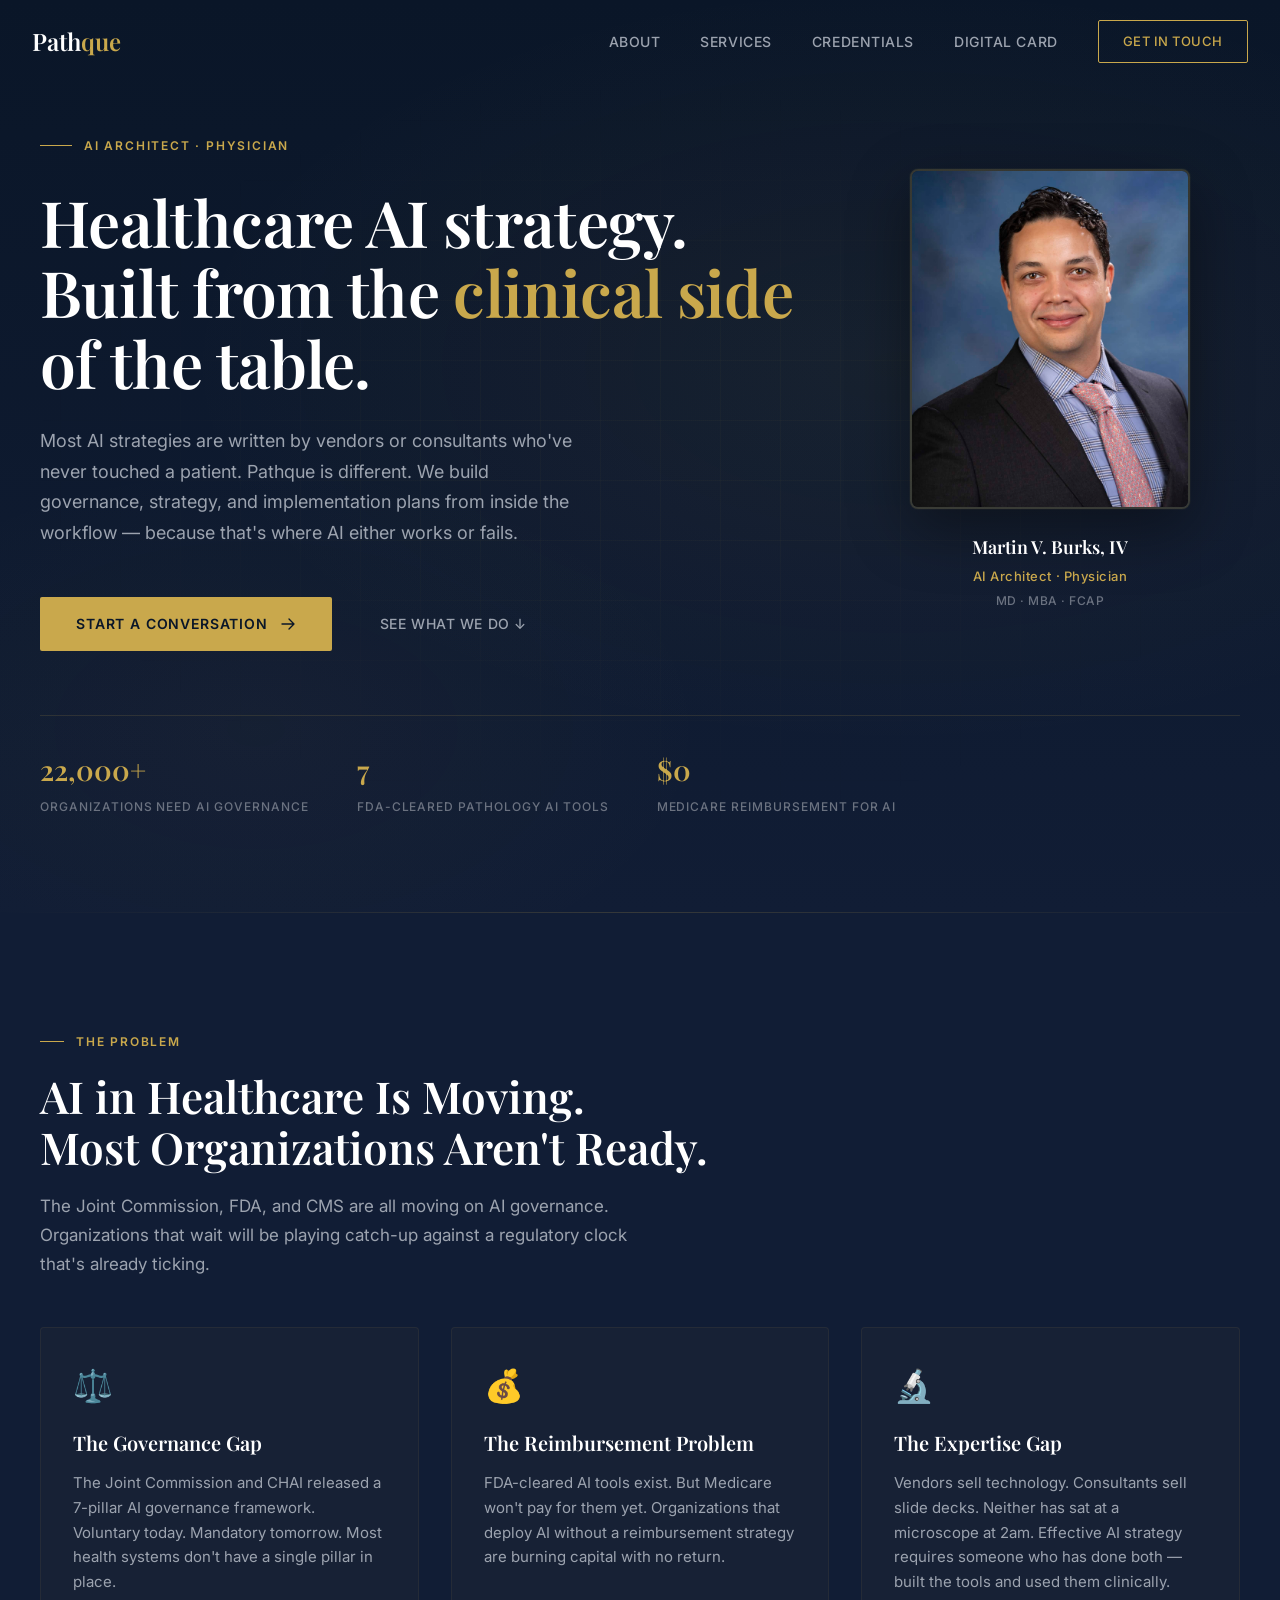
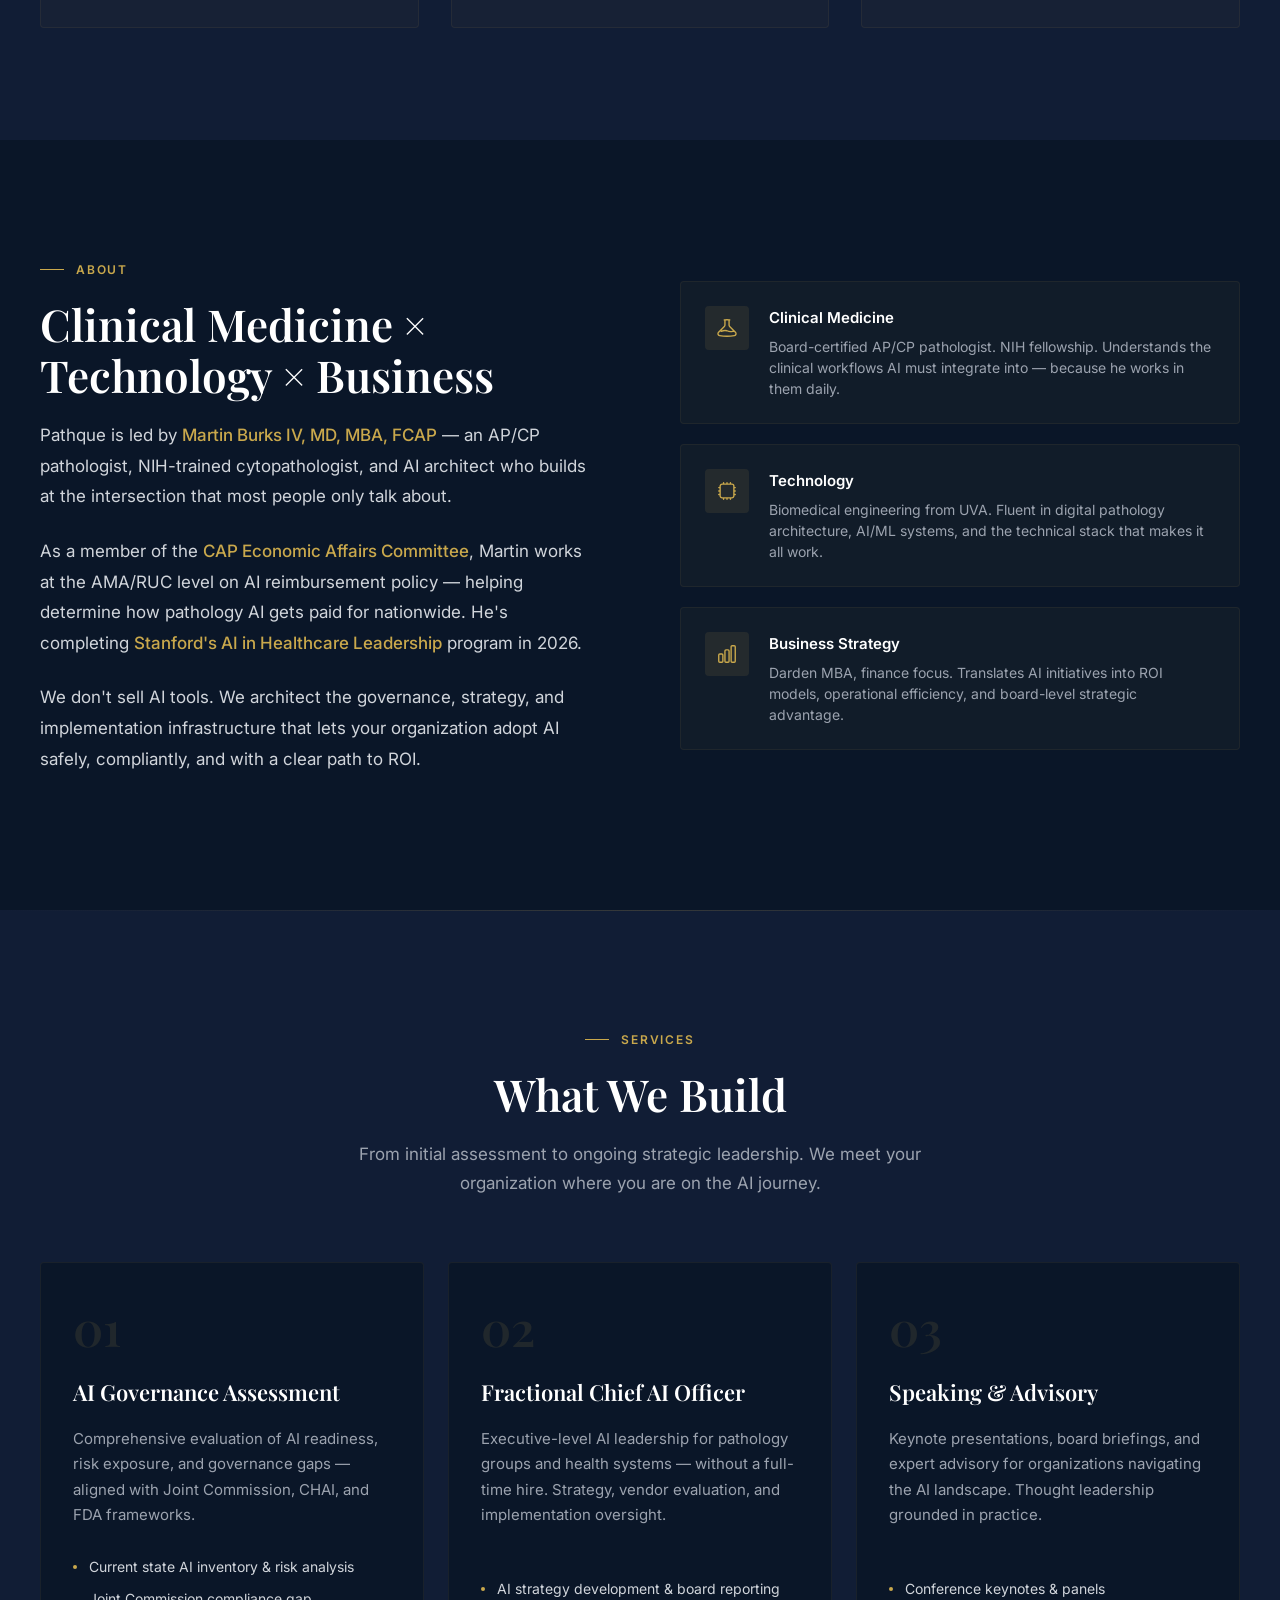
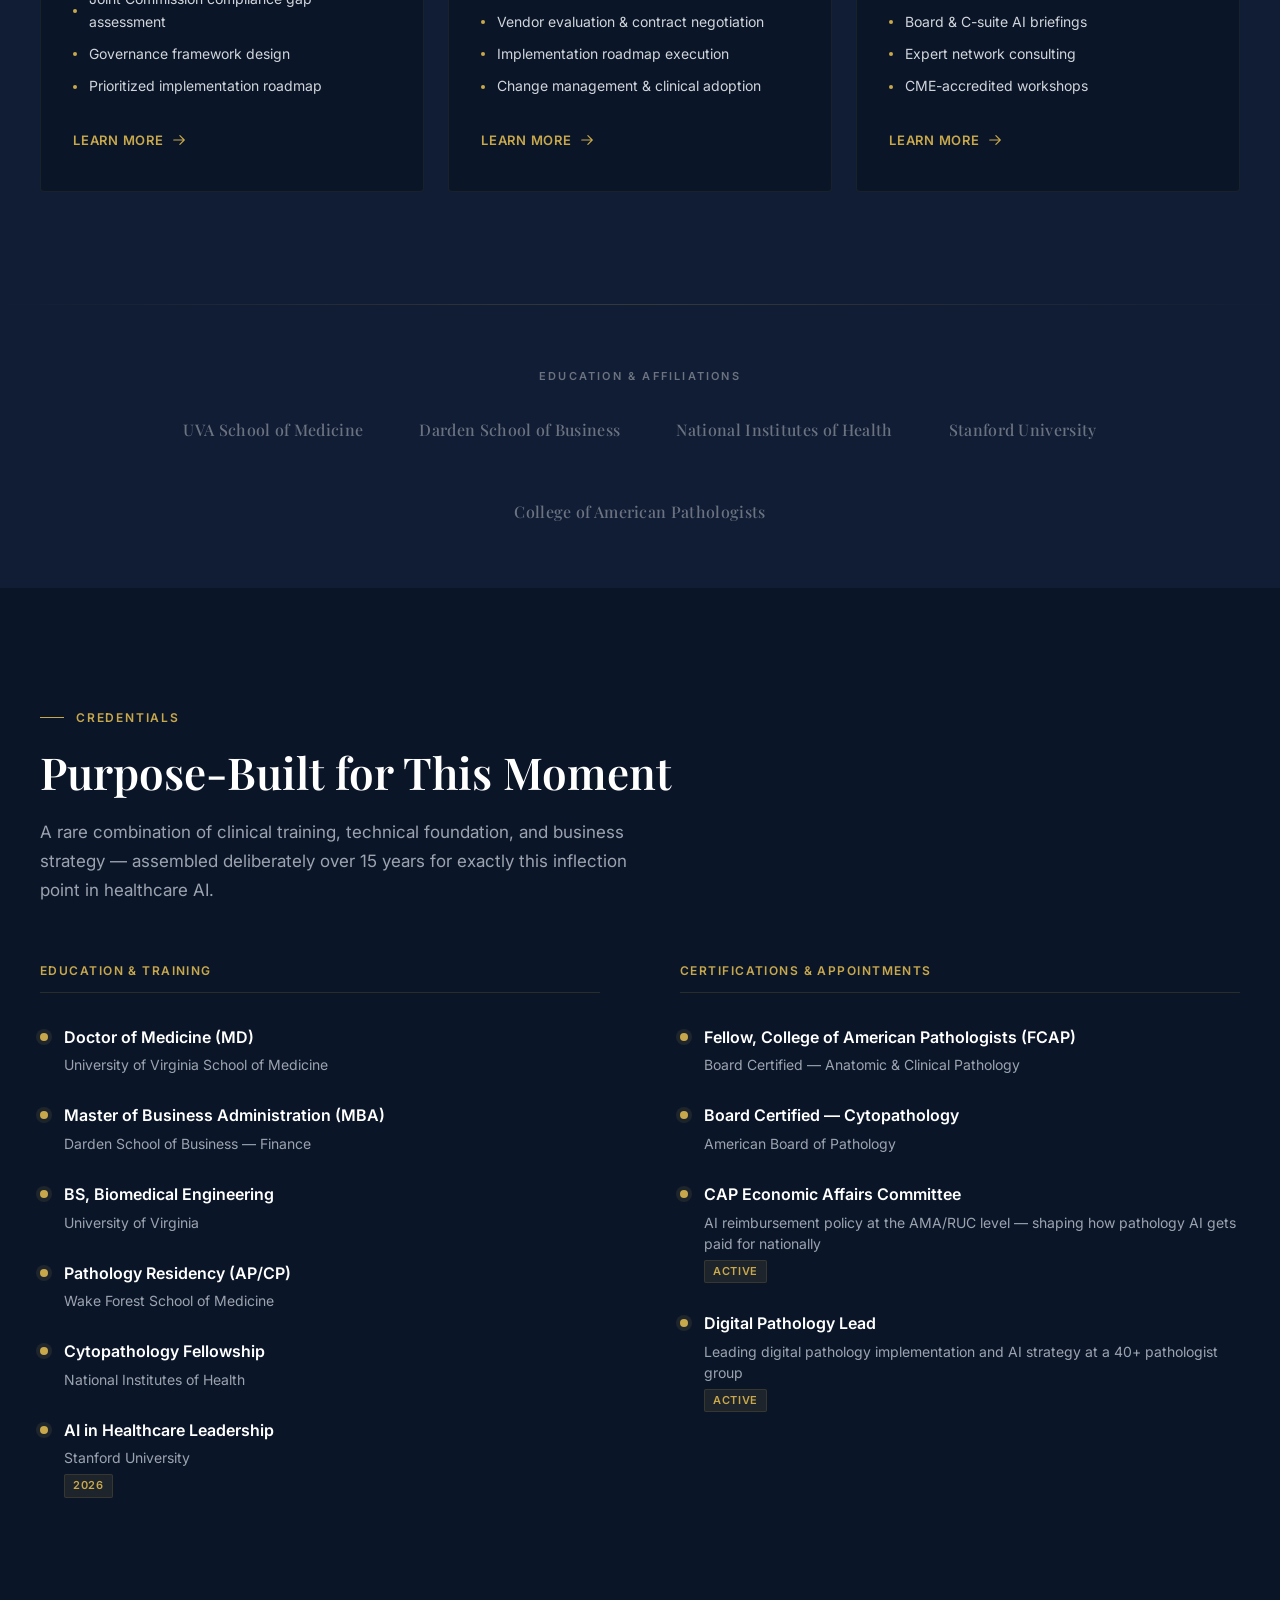
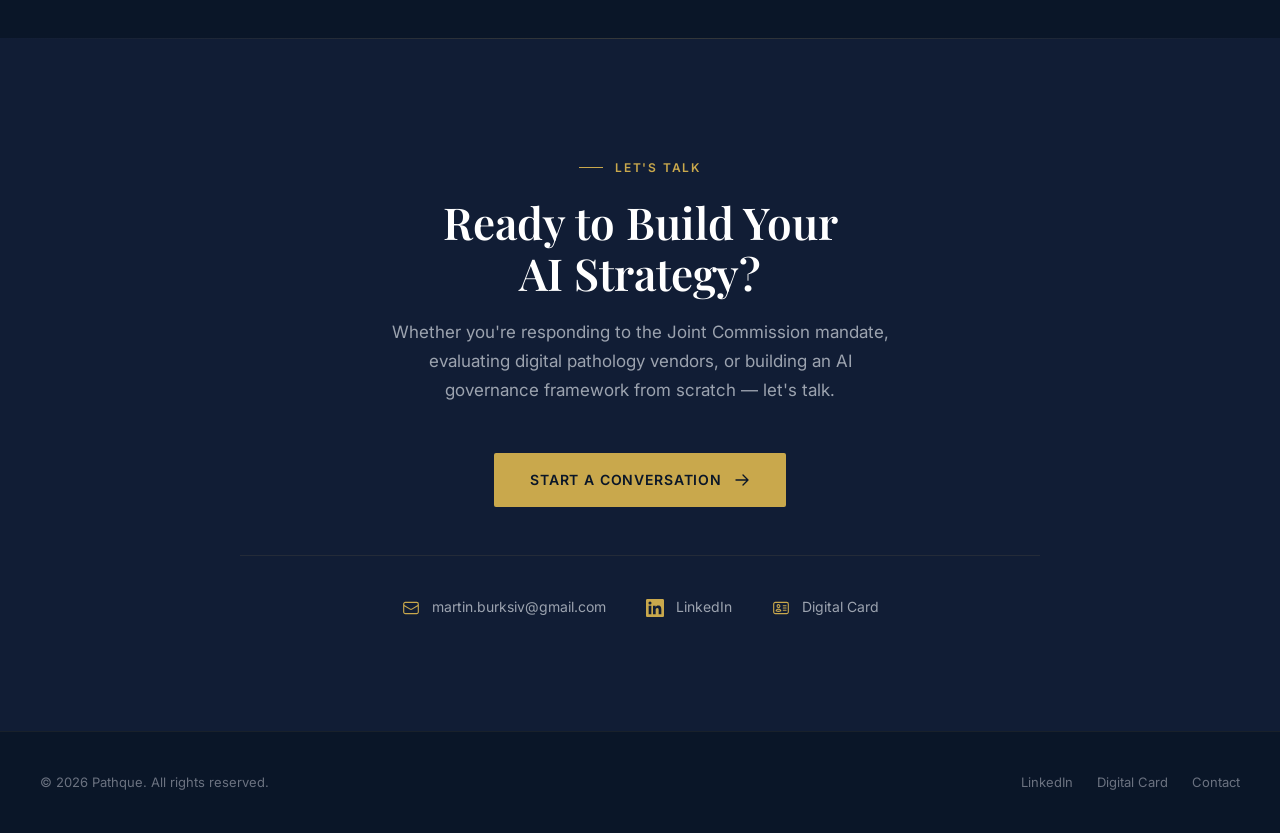
==== index.html @ e7093c03 "World-class Pathque website" ====
<!DOCTYPE html>
<html lang="en">
<head>
    <meta charset="UTF-8">
    <meta name="viewport" content="width=device-width, initial-scale=1.0">
    <title>Pathque — AI Strategy for Healthcare, Built by a Physician</title>
    <meta name="description" content="Pathque helps pathology and healthcare organizations build AI governance, strategy, and implementation. Led by Martin Burks IV, MD, MBA, FCAP — AI Architect & Physician.">
    <meta name="keywords" content="AI governance, pathology, digital pathology, healthcare AI, consulting, AI strategy, physician leadership">
    <meta property="og:title" content="Pathque — AI Strategy for Healthcare, Built by a Physician">
    <meta property="og:description" content="AI governance and strategy for pathology organizations. Clinical expertise meets AI architecture.">
    <meta property="og:type" content="website">
    <meta property="og:url" content="https://pathque.com">
    <link rel="preconnect" href="https://fonts.googleapis.com">
    <link rel="preconnect" href="https://fonts.gstatic.com" crossorigin>
    <link href="https://fonts.googleapis.com/css2?family=Inter:wght@300;400;500;600;700&family=Playfair+Display:wght@400;500;600;700&display=swap" rel="stylesheet">
    <style>
        *, *::before, *::after { margin: 0; padding: 0; box-sizing: border-box; }

        :root {
            --navy: #0a1628;
            --navy-light: #111d35;
            --navy-mid: #162240;
            --gold: #c9a84c;
            --gold-light: #d4b96a;
            --gold-dark: #a88a3a;
            --gold-dim: rgba(201, 168, 76, 0.08);
            --white: #ffffff;
            --off-white: #f0f0f0;
            --gray-100: #e8eaed;
            --gray-200: #d1d5db;
            --gray-300: #9ca3af;
            --gray-400: #6b7280;
            --gray-500: #374151;
            --font-sans: 'Inter', -apple-system, BlinkMacSystemFont, sans-serif;
            --font-serif: 'Playfair Display', Georgia, serif;
        }

        html { scroll-behavior: smooth; font-size: 16px; }

        body {
            font-family: var(--font-sans);
            color: var(--white);
            background: var(--navy);
            line-height: 1.6;
            -webkit-font-smoothing: antialiased;
            overflow-x: hidden;
        }

        a { color: inherit; text-decoration: none; }
        img { max-width: 100%; display: block; }

        /* ===== NAV ===== */
        .nav {
            position: fixed;
            top: 0;
            left: 0;
            right: 0;
            z-index: 1000;
            padding: 1.25rem 2rem;
            display: flex;
            align-items: center;
            justify-content: space-between;
            transition: all 0.4s cubic-bezier(0.16, 1, 0.3, 1);
        }

        .nav.scrolled {
            background: rgba(10, 22, 40, 0.95);
            backdrop-filter: blur(20px);
            padding: 0.75rem 2rem;
            box-shadow: 0 1px 0 rgba(201, 168, 76, 0.1);
        }

        .nav-logo {
            font-family: var(--font-serif);
            font-size: 1.5rem;
            font-weight: 600;
            color: var(--white);
        }

        .nav-logo span { color: var(--gold); }

        .nav-links {
            display: flex;
            align-items: center;
            gap: 2.5rem;
            list-style: none;
        }

        .nav-links a {
            font-size: 0.875rem;
            font-weight: 500;
            letter-spacing: 0.04em;
            text-transform: uppercase;
            color: var(--gray-300);
            transition: color 0.3s ease;
            position: relative;
        }

        .nav-links a::after {
            content: '';
            position: absolute;
            bottom: -4px;
            left: 0;
            width: 0;
            height: 1px;
            background: var(--gold);
            transition: width 0.3s ease;
        }

        .nav-links a:hover { color: var(--white); }
        .nav-links a:hover::after { width: 100%; }

        .nav-cta {
            display: inline-flex;
            align-items: center;
            gap: 0.5rem;
            padding: 0.625rem 1.5rem;
            background: transparent;
            border: 1px solid var(--gold);
            color: var(--gold) !important;
            font-size: 0.8125rem !important;
            font-weight: 600;
            letter-spacing: 0.06em;
            text-transform: uppercase;
            border-radius: 2px;
            transition: all 0.3s ease;
            cursor: pointer;
        }

        .nav-cta:hover { background: var(--gold); color: var(--navy) !important; }
        .nav-cta::after { display: none !important; }

        .nav-toggle {
            display: none;
            flex-direction: column;
            gap: 5px;
            background: none;
            border: none;
            cursor: pointer;
            padding: 4px;
        }

        .nav-toggle span {
            display: block;
            width: 24px;
            height: 2px;
            background: var(--white);
            transition: all 0.3s ease;
        }

        /* ===== HERO ===== */
        .hero {
            position: relative;
            min-height: 100vh;
            display: flex;
            align-items: center;
            padding: 8rem 2rem 6rem;
            overflow: hidden;
        }

        .hero-bg {
            position: absolute;
            inset: 0;
            background:
                radial-gradient(ellipse 80% 60% at 70% 40%, rgba(201, 168, 76, 0.06) 0%, transparent 70%),
                radial-gradient(ellipse 60% 50% at 20% 80%, rgba(201, 168, 76, 0.03) 0%, transparent 60%),
                linear-gradient(180deg, var(--navy) 0%, var(--navy-light) 100%);
        }

        .hero-bg::before {
            content: '';
            position: absolute;
            inset: 0;
            background-image:
                linear-gradient(rgba(201, 168, 76, 0.03) 1px, transparent 1px),
                linear-gradient(90deg, rgba(201, 168, 76, 0.03) 1px, transparent 1px);
            background-size: 60px 60px;
            mask-image: radial-gradient(ellipse 70% 60% at 50% 50%, black 20%, transparent 70%);
        }

        .hero-content {
            position: relative;
            max-width: 1200px;
            margin: 0 auto;
            width: 100%;
            display: grid;
            grid-template-columns: 1fr 380px;
            gap: 4rem;
            align-items: center;
        }

        .hero-text { z-index: 1; }

        .hero-label {
            display: inline-flex;
            align-items: center;
            gap: 0.75rem;
            font-size: 0.75rem;
            font-weight: 600;
            letter-spacing: 0.15em;
            text-transform: uppercase;
            color: var(--gold);
            margin-bottom: 2rem;
            opacity: 0;
            transform: translateY(20px);
            animation: fadeUp 0.8s 0.2s forwards;
        }

        .hero-label::before {
            content: '';
            width: 32px;
            height: 1px;
            background: var(--gold);
        }

        .hero-title {
            font-family: var(--font-serif);
            font-size: clamp(2.5rem, 5vw, 4rem);
            font-weight: 600;
            line-height: 1.1;
            letter-spacing: -0.01em;
            color: var(--white);
            margin-bottom: 1.75rem;
            opacity: 0;
            transform: translateY(20px);
            animation: fadeUp 0.8s 0.4s forwards;
        }

        .hero-title em {
            font-style: normal;
            color: var(--gold);
        }

        .hero-subtitle {
            font-size: 1.125rem;
            line-height: 1.7;
            color: var(--gray-300);
            max-width: 540px;
            margin-bottom: 3rem;
            opacity: 0;
            transform: translateY(20px);
            animation: fadeUp 0.8s 0.6s forwards;
        }

        .hero-actions {
            display: flex;
            align-items: center;
            gap: 1.5rem;
            flex-wrap: wrap;
            opacity: 0;
            transform: translateY(20px);
            animation: fadeUp 0.8s 0.8s forwards;
        }

        .hero-photo {
            opacity: 0;
            animation: fadeUp 0.8s 0.6s forwards;
            display: flex;
            flex-direction: column;
            align-items: center;
            gap: 1.5rem;
        }

        .hero-headshot {
            width: 280px;
            height: 340px;
            border-radius: 8px;
            overflow: hidden;
            border: 2px solid rgba(201, 168, 76, 0.2);
            box-shadow: 0 20px 60px rgba(0,0,0,0.4), 0 0 0 1px rgba(201, 168, 76, 0.05);
        }

        .hero-headshot img {
            width: 100%;
            height: 100%;
            object-fit: cover;
            object-position: center top;
        }

        .hero-name-card {
            text-align: center;
        }

        .hero-name-card h3 {
            font-family: var(--font-serif);
            font-size: 1.125rem;
            font-weight: 600;
            color: var(--white);
            margin-bottom: 0.25rem;
        }

        .hero-name-card p {
            font-size: 0.8125rem;
            color: var(--gold);
            font-weight: 500;
            letter-spacing: 0.04em;
        }

        .hero-name-card .creds {
            font-size: 0.75rem;
            color: var(--gray-400);
            margin-top: 0.25rem;
        }

        .hero-stat-bar {
            grid-column: 1 / -1;
            display: flex;
            gap: 3rem;
            padding-top: 2rem;
            border-top: 1px solid rgba(201, 168, 76, 0.15);
            opacity: 0;
            animation: fadeUp 0.8s 1.2s forwards;
        }

        .hero-stat-number {
            font-family: var(--font-serif);
            font-size: 1.75rem;
            font-weight: 600;
            color: var(--gold);
        }

        .hero-stat-label {
            font-size: 0.75rem;
            font-weight: 500;
            letter-spacing: 0.08em;
            text-transform: uppercase;
            color: var(--gray-400);
            margin-top: 0.25rem;
        }

        /* ===== BUTTONS ===== */
        .btn-primary {
            display: inline-flex;
            align-items: center;
            gap: 0.75rem;
            padding: 1rem 2.25rem;
            background: var(--gold);
            color: var(--navy);
            font-size: 0.875rem;
            font-weight: 600;
            letter-spacing: 0.06em;
            text-transform: uppercase;
            border: none;
            border-radius: 2px;
            cursor: pointer;
            transition: all 0.3s ease;
        }

        .btn-primary:hover {
            background: var(--gold-light);
            transform: translateY(-1px);
            box-shadow: 0 4px 20px rgba(201, 168, 76, 0.3);
        }

        .btn-primary svg { width: 16px; height: 16px; }

        .btn-secondary {
            display: inline-flex;
            align-items: center;
            gap: 0.5rem;
            padding: 1rem 1.5rem;
            background: transparent;
            color: var(--gray-300);
            font-size: 0.875rem;
            font-weight: 500;
            letter-spacing: 0.04em;
            text-transform: uppercase;
            border: none;
            cursor: pointer;
            transition: color 0.3s ease;
        }

        .btn-secondary:hover { color: var(--white); }

        /* ===== SECTIONS ===== */
        section { padding: 7rem 2rem; }

        .section-container { max-width: 1200px; margin: 0 auto; }

        .section-label {
            display: inline-flex;
            align-items: center;
            gap: 0.75rem;
            font-size: 0.75rem;
            font-weight: 600;
            letter-spacing: 0.15em;
            text-transform: uppercase;
            color: var(--gold);
            margin-bottom: 1.25rem;
        }

        .section-label::before {
            content: '';
            width: 24px;
            height: 1px;
            background: var(--gold);
        }

        .section-title {
            font-family: var(--font-serif);
            font-size: clamp(2rem, 3.5vw, 2.75rem);
            font-weight: 600;
            line-height: 1.15;
            color: var(--white);
            margin-bottom: 1.25rem;
        }

        .section-desc {
            font-size: 1.0625rem;
            line-height: 1.7;
            color: var(--gray-300);
            max-width: 600px;
        }

        /* ===== PROBLEM/URGENCY ===== */
        .urgency {
            background: var(--navy-light);
            position: relative;
        }

        .urgency::before {
            content: '';
            position: absolute;
            top: 0;
            left: 0;
            right: 0;
            height: 1px;
            background: linear-gradient(90deg, transparent, rgba(201, 168, 76, 0.2), transparent);
        }

        .urgency-grid {
            display: grid;
            grid-template-columns: repeat(3, 1fr);
            gap: 2rem;
            margin-top: 3rem;
        }

        .urgency-card {
            padding: 2rem;
            background: rgba(201, 168, 76, 0.03);
            border: 1px solid rgba(201, 168, 76, 0.08);
            border-radius: 4px;
            transition: all 0.3s ease;
        }

        .urgency-card:hover {
            border-color: rgba(201, 168, 76, 0.2);
            background: rgba(201, 168, 76, 0.05);
        }

        .urgency-icon {
            font-size: 2rem;
            margin-bottom: 1rem;
        }

        .urgency-card h3 {
            font-family: var(--font-serif);
            font-size: 1.25rem;
            font-weight: 600;
            color: var(--white);
            margin-bottom: 0.75rem;
        }

        .urgency-card p {
            font-size: 0.9375rem;
            line-height: 1.65;
            color: var(--gray-300);
        }

        .urgency-card .stat {
            display: block;
            font-family: var(--font-serif);
            font-size: 2rem;
            font-weight: 600;
            color: var(--gold);
            margin-top: 1rem;
        }

        /* ===== ABOUT ===== */
        .about { background: var(--navy); }

        .about-grid {
            display: grid;
            grid-template-columns: 1fr 1fr;
            gap: 5rem;
            align-items: center;
        }

        .about-text p {
            font-size: 1.0625rem;
            line-height: 1.8;
            color: var(--gray-200);
            margin-bottom: 1.5rem;
        }

        .about-highlight { color: var(--gold) !important; font-weight: 500; }

        .intersect-item {
            display: flex;
            align-items: flex-start;
            gap: 1.25rem;
            padding: 1.5rem;
            background: rgba(201, 168, 76, 0.04);
            border: 1px solid rgba(201, 168, 76, 0.08);
            border-radius: 4px;
            margin-bottom: 1.25rem;
            transition: all 0.3s ease;
        }

        .intersect-item:hover {
            border-color: rgba(201, 168, 76, 0.2);
            background: rgba(201, 168, 76, 0.06);
        }

        .intersect-icon {
            flex-shrink: 0;
            width: 44px;
            height: 44px;
            display: flex;
            align-items: center;
            justify-content: center;
            background: rgba(201, 168, 76, 0.1);
            border-radius: 4px;
        }

        .intersect-icon svg { width: 22px; height: 22px; color: var(--gold); }

        .intersect-content h4 {
            font-size: 0.9375rem;
            font-weight: 600;
            color: var(--white);
            margin-bottom: 0.375rem;
        }

        .intersect-content p {
            font-size: 0.875rem;
            color: var(--gray-300);
            line-height: 1.5;
        }

        /* ===== SERVICES ===== */
        .services { background: var(--navy-light); position: relative; }

        .services::before {
            content: '';
            position: absolute;
            top: 0;
            left: 0;
            right: 0;
            height: 1px;
            background: linear-gradient(90deg, transparent, rgba(201, 168, 76, 0.2), transparent);
        }

        .services-header { text-align: center; margin-bottom: 4rem; }
        .services-header .section-desc { margin: 0 auto; }

        .services-grid {
            display: grid;
            grid-template-columns: repeat(3, 1fr);
            gap: 1.5rem;
        }

        .service-card {
            position: relative;
            padding: 2.5rem 2rem;
            background: var(--navy);
            border: 1px solid rgba(201, 168, 76, 0.08);
            border-radius: 4px;
            transition: all 0.4s ease;
            display: flex;
            flex-direction: column;
        }

        .service-card:hover {
            border-color: rgba(201, 168, 76, 0.25);
            transform: translateY(-4px);
            box-shadow: 0 12px 40px rgba(0, 0, 0, 0.3);
        }

        .service-card::before {
            content: '';
            position: absolute;
            top: 0;
            left: 2rem;
            right: 2rem;
            height: 2px;
            background: var(--gold);
            transform: scaleX(0);
            transition: transform 0.4s ease;
        }

        .service-card:hover::before { transform: scaleX(1); }

        .service-number {
            font-family: var(--font-serif);
            font-size: 3rem;
            font-weight: 600;
            color: rgba(201, 168, 76, 0.12);
            line-height: 1;
            margin-bottom: 1.5rem;
        }

        .service-title {
            font-family: var(--font-serif);
            font-size: 1.375rem;
            font-weight: 600;
            color: var(--white);
            margin-bottom: 1rem;
        }

        .service-desc {
            font-size: 0.9375rem;
            line-height: 1.7;
            color: var(--gray-300);
            margin-bottom: 1.75rem;
            flex-grow: 1;
        }

        .service-features {
            list-style: none;
            display: flex;
            flex-direction: column;
            gap: 0.625rem;
            margin-bottom: 2rem;
        }

        .service-features li {
            display: flex;
            align-items: center;
            gap: 0.75rem;
            font-size: 0.875rem;
            color: var(--gray-200);
        }

        .service-features li::before {
            content: '';
            flex-shrink: 0;
            width: 4px;
            height: 4px;
            background: var(--gold);
            border-radius: 50%;
        }

        .service-link {
            display: inline-flex;
            align-items: center;
            gap: 0.5rem;
            font-size: 0.8125rem;
            font-weight: 600;
            letter-spacing: 0.06em;
            text-transform: uppercase;
            color: var(--gold);
            transition: gap 0.3s ease;
            margin-top: auto;
        }

        .service-link:hover { gap: 0.875rem; }
        .service-link svg { width: 14px; height: 14px; }

        /* ===== CREDENTIALS ===== */
        .credentials { background: var(--navy); position: relative; }

        .credentials-grid {
            display: grid;
            grid-template-columns: 1fr 1fr;
            gap: 5rem;
            margin-top: 3.5rem;
        }

        .cred-column-title {
            font-size: 0.75rem;
            font-weight: 600;
            letter-spacing: 0.12em;
            text-transform: uppercase;
            color: var(--gold);
            margin-bottom: 2rem;
            padding-bottom: 0.75rem;
            border-bottom: 1px solid rgba(201, 168, 76, 0.15);
        }

        .cred-item {
            display: flex;
            align-items: flex-start;
            gap: 1rem;
            margin-bottom: 1.75rem;
        }

        .cred-marker {
            flex-shrink: 0;
            width: 8px;
            height: 8px;
            margin-top: 0.5rem;
            background: var(--gold);
            border-radius: 50%;
            box-shadow: 0 0 0 4px rgba(201, 168, 76, 0.1);
        }

        .cred-item h4 { font-size: 1rem; font-weight: 600; color: var(--white); margin-bottom: 0.25rem; }
        .cred-item p { font-size: 0.875rem; color: var(--gray-300); line-height: 1.5; }

        .cred-tag {
            display: inline-block;
            margin-top: 0.375rem;
            padding: 0.125rem 0.5rem;
            background: rgba(201, 168, 76, 0.1);
            border: 1px solid rgba(201, 168, 76, 0.15);
            border-radius: 2px;
            font-size: 0.6875rem;
            font-weight: 600;
            letter-spacing: 0.06em;
            text-transform: uppercase;
            color: var(--gold);
        }

        /* ===== SIGNAL BAR ===== */
        .signal-bar {
            background: var(--navy-light);
            padding: 4rem 2rem;
            position: relative;
        }

        .signal-bar::before {
            content: '';
            position: absolute;
            top: 0;
            left: 0;
            right: 0;
            height: 1px;
            background: linear-gradient(90deg, transparent, rgba(201, 168, 76, 0.2), transparent);
        }

        .signal-bar-inner {
            max-width: 1200px;
            margin: 0 auto;
            text-align: center;
        }

        .signal-bar-label {
            font-size: 0.6875rem;
            font-weight: 600;
            letter-spacing: 0.2em;
            text-transform: uppercase;
            color: var(--gray-400);
            margin-bottom: 2rem;
        }

        .signal-logos {
            display: flex;
            align-items: center;
            justify-content: center;
            gap: 3.5rem;
            flex-wrap: wrap;
        }

        .signal-item {
            font-family: var(--font-serif);
            font-size: 1rem;
            font-weight: 500;
            color: var(--gray-400);
            letter-spacing: 0.02em;
            white-space: nowrap;
            transition: color 0.3s;
        }

        .signal-item:hover { color: var(--gray-200); }

        /* ===== CONTACT ===== */
        .contact { background: var(--navy-light); position: relative; overflow: hidden; }

        .contact::before {
            content: '';
            position: absolute;
            top: 0;
            left: 0;
            right: 0;
            height: 1px;
            background: linear-gradient(90deg, transparent, rgba(201, 168, 76, 0.2), transparent);
        }

        .contact-inner {
            position: relative;
            max-width: 800px;
            margin: 0 auto;
            text-align: center;
        }

        .contact-inner .section-desc { margin: 0 auto 3rem; max-width: 520px; }

        .contact-actions {
            display: flex;
            align-items: center;
            justify-content: center;
            gap: 1.5rem;
            flex-wrap: wrap;
            margin-bottom: 3rem;
        }

        .contact-details {
            display: flex;
            align-items: center;
            justify-content: center;
            gap: 2.5rem;
            padding-top: 2.5rem;
            border-top: 1px solid rgba(201, 168, 76, 0.1);
        }

        .contact-detail {
            display: flex;
            align-items: center;
            gap: 0.75rem;
            font-size: 0.875rem;
            color: var(--gray-300);
            transition: color 0.3s ease;
        }

        .contact-detail:hover { color: var(--white); }
        .contact-detail svg { width: 18px; height: 18px; color: var(--gold); }

        /* ===== FOOTER ===== */
        .footer {
            background: var(--navy);
            padding: 2.5rem 2rem;
            border-top: 1px solid rgba(201, 168, 76, 0.08);
        }

        .footer-inner {
            max-width: 1200px;
            margin: 0 auto;
            display: flex;
            align-items: center;
            justify-content: space-between;
        }

        .footer-text { font-size: 0.8125rem; color: var(--gray-400); }

        .footer-links { display: flex; align-items: center; gap: 1.5rem; }
        .footer-links a { font-size: 0.8125rem; color: var(--gray-400); transition: color 0.3s; }
        .footer-links a:hover { color: var(--gold); }

        /* ===== MOBILE MENU ===== */
        .mobile-menu {
            display: none;
            position: fixed;
            inset: 0;
            z-index: 999;
            background: rgba(10, 22, 40, 0.98);
            backdrop-filter: blur(20px);
            flex-direction: column;
            align-items: center;
            justify-content: center;
            gap: 2rem;
        }

        .mobile-menu.open { display: flex; }

        .mobile-menu a {
            font-size: 1.25rem;
            font-weight: 500;
            color: var(--gray-200);
            letter-spacing: 0.04em;
            text-transform: uppercase;
        }

        .mobile-menu a:hover { color: var(--gold); }

        .mobile-close {
            position: absolute;
            top: 1.25rem;
            right: 2rem;
            background: none;
            border: none;
            cursor: pointer;
        }

        .mobile-close svg { width: 24px; height: 24px; color: var(--white); }

        /* ===== ANIMATIONS ===== */
        @keyframes fadeUp { to { opacity: 1; transform: translateY(0); } }

        .reveal {
            opacity: 0;
            transform: translateY(30px);
            transition: all 0.8s cubic-bezier(0.16, 1, 0.3, 1);
        }

        .reveal.visible { opacity: 1; transform: translateY(0); }

        /* ===== RESPONSIVE ===== */
        @media (max-width: 1024px) {
            .hero-content { grid-template-columns: 1fr; }
            .hero-photo { display: none; }
            .about-grid { grid-template-columns: 1fr; gap: 3rem; }
            .services-grid { grid-template-columns: 1fr 1fr; }
            .credentials-grid { gap: 3rem; }
            .urgency-grid { grid-template-columns: 1fr 1fr; }
        }

        @media (max-width: 768px) {
            section { padding: 5rem 1.5rem; }
            .nav-links { display: none; }
            .nav-toggle { display: flex; }
            .hero { padding: 7rem 1.5rem 5rem; min-height: auto; }
            .hero-stat-bar { flex-wrap: wrap; gap: 1.5rem; }
            .services-grid { grid-template-columns: 1fr; }
            .credentials-grid { grid-template-columns: 1fr; gap: 2.5rem; }
            .urgency-grid { grid-template-columns: 1fr; }
            .contact-details { flex-direction: column; gap: 1rem; }
            .footer-inner { flex-direction: column; gap: 1rem; text-align: center; }
            .signal-logos { gap: 2rem; }
        }

        @media (max-width: 480px) {
            .hero-title { font-size: 2rem; }
            .hero-actions { flex-direction: column; align-items: flex-start; }
            .btn-primary { width: 100%; justify-content: center; }
        }
    </style>
</head>
<body>

    <!-- NAV -->
    <nav class="nav" id="nav">
        <a href="#" class="nav-logo">Path<span>que</span></a>
        <ul class="nav-links">
            <li><a href="#about">About</a></li>
            <li><a href="#services">Services</a></li>
            <li><a href="#credentials">Credentials</a></li>
            <li><a href="card/" style="color:var(--gray-300)">Digital Card</a></li>
            <li><a href="#contact" class="nav-cta">Get in Touch</a></li>
        </ul>
        <button class="nav-toggle" id="navToggle" aria-label="Open menu">
            <span></span><span></span><span></span>
        </button>
    </nav>

    <!-- MOBILE MENU -->
    <div class="mobile-menu" id="mobileMenu">
        <button class="mobile-close" id="mobileClose" aria-label="Close menu">
            <svg xmlns="http://www.w3.org/2000/svg" fill="none" viewBox="0 0 24 24" stroke-width="2" stroke="currentColor"><path stroke-linecap="round" stroke-linejoin="round" d="M6 18L18 6M6 6l12 12"/></svg>
        </button>
        <a href="#about" onclick="closeMobile()">About</a>
        <a href="#services" onclick="closeMobile()">Services</a>
        <a href="#credentials" onclick="closeMobile()">Credentials</a>
        <a href="card/" onclick="closeMobile()">Digital Card</a>
        <a href="#contact" onclick="closeMobile()">Get in Touch</a>
    </div>

    <!-- HERO -->
    <section class="hero">
        <div class="hero-bg"></div>
        <div class="hero-content">
            <div class="hero-text">
                <div class="hero-label">AI Architect · Physician</div>
                <h1 class="hero-title">Healthcare AI strategy.<br>Built from the <em>clinical side</em><br>of the table.</h1>
                <p class="hero-subtitle">Most AI strategies are written by vendors or consultants who've never touched a patient. Pathque is different. We build governance, strategy, and implementation plans from inside the workflow — because that's where AI either works or fails.</p>
                <div class="hero-actions">
                    <a href="mailto:martin.burksiv@gmail.com?subject=Pathque%20Inquiry" class="btn-primary">
                        Start a Conversation
                        <svg xmlns="http://www.w3.org/2000/svg" fill="none" viewBox="0 0 24 24" stroke-width="2" stroke="currentColor"><path stroke-linecap="round" stroke-linejoin="round" d="M13.5 4.5L21 12m0 0l-7.5 7.5M21 12H3"/></svg>
                    </a>
                    <a href="#services" class="btn-secondary">See What We Do ↓</a>
                </div>
            </div>
            <div class="hero-photo">
                <div class="hero-headshot">
                    <img src="card/headshot.jpg" alt="Martin V. Burks, IV M.D., MBA, FCAP">
                </div>
                <div class="hero-name-card">
                    <h3>Martin V. Burks, IV</h3>
                    <p>AI Architect · Physician</p>
                    <p class="creds">MD · MBA · FCAP</p>
                </div>
            </div>
            <div class="hero-stat-bar">
                <div class="hero-stat">
                    <div class="hero-stat-number">22,000+</div>
                    <div class="hero-stat-label">Organizations Need AI Governance</div>
                </div>
                <div class="hero-stat">
                    <div class="hero-stat-number">7</div>
                    <div class="hero-stat-label">FDA-Cleared Pathology AI Tools</div>
                </div>
                <div class="hero-stat">
                    <div class="hero-stat-number">$0</div>
                    <div class="hero-stat-label">Medicare Reimbursement for AI</div>
                </div>
            </div>
        </div>
    </section>

    <!-- URGENCY / PROBLEM -->
    <section class="urgency" id="urgency">
        <div class="section-container">
            <div class="reveal">
                <div class="section-label">The Problem</div>
                <h2 class="section-title">AI in Healthcare Is Moving.<br>Most Organizations Aren't Ready.</h2>
                <p class="section-desc">The Joint Commission, FDA, and CMS are all moving on AI governance. Organizations that wait will be playing catch-up against a regulatory clock that's already ticking.</p>
            </div>
            <div class="urgency-grid">
                <div class="urgency-card reveal">
                    <div class="urgency-icon">⚖️</div>
                    <h3>The Governance Gap</h3>
                    <p>The Joint Commission and CHAI released a 7-pillar AI governance framework. Voluntary today. Mandatory tomorrow. Most health systems don't have a single pillar in place.</p>
                </div>
                <div class="urgency-card reveal">
                    <div class="urgency-icon">💰</div>
                    <h3>The Reimbursement Problem</h3>
                    <p>FDA-cleared AI tools exist. But Medicare won't pay for them yet. Organizations that deploy AI without a reimbursement strategy are burning capital with no return.</p>
                </div>
                <div class="urgency-card reveal">
                    <div class="urgency-icon">🔬</div>
                    <h3>The Expertise Gap</h3>
                    <p>Vendors sell technology. Consultants sell slide decks. Neither has sat at a microscope at 2am. Effective AI strategy requires someone who has done both — built the tools and used them clinically.</p>
                </div>
            </div>
        </div>
    </section>

    <!-- ABOUT -->
    <section class="about" id="about">
        <div class="section-container">
            <div class="about-grid">
                <div class="about-text reveal">
                    <div class="section-label">About</div>
                    <h2 class="section-title">Clinical Medicine × Technology × Business</h2>
                    <p>Pathque is led by <span class="about-highlight">Martin Burks IV, MD, MBA, FCAP</span> — an AP/CP pathologist, NIH-trained cytopathologist, and AI architect who builds at the intersection that most people only talk about.</p>
                    <p>As a member of the <span class="about-highlight">CAP Economic Affairs Committee</span>, Martin works at the AMA/RUC level on AI reimbursement policy — helping determine how pathology AI gets paid for nationwide. He's completing <span class="about-highlight">Stanford's AI in Healthcare Leadership</span> program in 2026.</p>
                    <p>We don't sell AI tools. We architect the governance, strategy, and implementation infrastructure that lets your organization adopt AI safely, compliantly, and with a clear path to ROI.</p>
                </div>
                <div class="reveal">
                    <div class="intersect-item">
                        <div class="intersect-icon">
                            <svg xmlns="http://www.w3.org/2000/svg" fill="none" viewBox="0 0 24 24" stroke-width="1.5" stroke="currentColor"><path stroke-linecap="round" stroke-linejoin="round" d="M9.75 3.104v5.714a2.25 2.25 0 0 1-.659 1.591L5 14.5M9.75 3.104c-.251.023-.501.05-.75.082m.75-.082a24.301 24.301 0 0 1 4.5 0m0 0v5.714c0 .597.237 1.17.659 1.591L19.8 15.3M14.25 3.104c.251.023.501.05.75.082M19.8 15.3l-1.57.393A9.065 9.065 0 0 1 12 15a9.065 9.065 0 0 0-6.23.693L5 14.5m14.8.8 1.402 1.402c1.232 1.232.65 3.318-1.067 3.611A48.309 48.309 0 0 1 12 21c-2.773 0-5.491-.235-8.135-.687-1.718-.293-2.3-2.379-1.067-3.61L5 14.5"/></svg>
                        </div>
                        <div class="intersect-content">
                            <h4>Clinical Medicine</h4>
                            <p>Board-certified AP/CP pathologist. NIH fellowship. Understands the clinical workflows AI must integrate into — because he works in them daily.</p>
                        </div>
                    </div>
                    <div class="intersect-item">
                        <div class="intersect-icon">
                            <svg xmlns="http://www.w3.org/2000/svg" fill="none" viewBox="0 0 24 24" stroke-width="1.5" stroke="currentColor"><path stroke-linecap="round" stroke-linejoin="round" d="M8.25 3v1.5M4.5 8.25H3m18 0h-1.5M4.5 12H3m18 0h-1.5m-15 3.75H3m18 0h-1.5M8.25 19.5V21M12 3v1.5m0 15V21m3.75-18v1.5m0 15V21m-9-1.5h10.5a2.25 2.25 0 0 0 2.25-2.25V6.75a2.25 2.25 0 0 0-2.25-2.25H6.75A2.25 2.25 0 0 0 4.5 6.75v10.5a2.25 2.25 0 0 0 2.25 2.25Z"/></svg>
                        </div>
                        <div class="intersect-content">
                            <h4>Technology</h4>
                            <p>Biomedical engineering from UVA. Fluent in digital pathology architecture, AI/ML systems, and the technical stack that makes it all work.</p>
                        </div>
                    </div>
                    <div class="intersect-item">
                        <div class="intersect-icon">
                            <svg xmlns="http://www.w3.org/2000/svg" fill="none" viewBox="0 0 24 24" stroke-width="1.5" stroke="currentColor"><path stroke-linecap="round" stroke-linejoin="round" d="M3 13.125C3 12.504 3.504 12 4.125 12h2.25c.621 0 1.125.504 1.125 1.125v6.75C7.5 20.496 6.996 21 6.375 21h-2.25A1.125 1.125 0 0 1 3 19.875v-6.75ZM9.75 8.625c0-.621.504-1.125 1.125-1.125h2.25c.621 0 1.125.504 1.125 1.125v11.25c0 .621-.504 1.125-1.125 1.125h-2.25a1.125 1.125 0 0 1-1.125-1.125V8.625ZM16.5 4.125c0-.621.504-1.125 1.125-1.125h2.25C20.496 3 21 3.504 21 4.125v15.75c0 .621-.504 1.125-1.125 1.125h-2.25a1.125 1.125 0 0 1-1.125-1.125V4.125Z"/></svg>
                        </div>
                        <div class="intersect-content">
                            <h4>Business Strategy</h4>
                            <p>Darden MBA, finance focus. Translates AI initiatives into ROI models, operational efficiency, and board-level strategic advantage.</p>
                        </div>
                    </div>
                </div>
            </div>
        </div>
    </section>

    <!-- SERVICES -->
    <section class="services" id="services">
        <div class="section-container">
            <div class="services-header reveal">
                <div class="section-label">Services</div>
                <h2 class="section-title">What We Build</h2>
                <p class="section-desc">From initial assessment to ongoing strategic leadership. We meet your organization where you are on the AI journey.</p>
            </div>
            <div class="services-grid">
                <div class="service-card reveal">
                    <div class="service-number">01</div>
                    <h3 class="service-title">AI Governance Assessment</h3>
                    <p class="service-desc">Comprehensive evaluation of AI readiness, risk exposure, and governance gaps — aligned with Joint Commission, CHAI, and FDA frameworks.</p>
                    <ul class="service-features">
                        <li>Current state AI inventory & risk analysis</li>
                        <li>Joint Commission compliance gap assessment</li>
                        <li>Governance framework design</li>
                        <li>Prioritized implementation roadmap</li>
                    </ul>
                    <a href="mailto:martin.burksiv@gmail.com?subject=AI%20Governance%20Assessment" class="service-link">
                        Learn More <svg xmlns="http://www.w3.org/2000/svg" fill="none" viewBox="0 0 24 24" stroke-width="2" stroke="currentColor"><path stroke-linecap="round" stroke-linejoin="round" d="M13.5 4.5L21 12m0 0l-7.5 7.5M21 12H3"/></svg>
                    </a>
                </div>
                <div class="service-card reveal">
                    <div class="service-number">02</div>
                    <h3 class="service-title">Fractional Chief AI Officer</h3>
                    <p class="service-desc">Executive-level AI leadership for pathology groups and health systems — without a full-time hire. Strategy, vendor evaluation, and implementation oversight.</p>
                    <ul class="service-features">
                        <li>AI strategy development & board reporting</li>
                        <li>Vendor evaluation & contract negotiation</li>
                        <li>Implementation roadmap execution</li>
                        <li>Change management & clinical adoption</li>
                    </ul>
                    <a href="mailto:martin.burksiv@gmail.com?subject=Fractional%20CAIO%20Inquiry" class="service-link">
                        Learn More <svg xmlns="http://www.w3.org/2000/svg" fill="none" viewBox="0 0 24 24" stroke-width="2" stroke="currentColor"><path stroke-linecap="round" stroke-linejoin="round" d="M13.5 4.5L21 12m0 0l-7.5 7.5M21 12H3"/></svg>
                    </a>
                </div>
                <div class="service-card reveal">
                    <div class="service-number">03</div>
                    <h3 class="service-title">Speaking & Advisory</h3>
                    <p class="service-desc">Keynote presentations, board briefings, and expert advisory for organizations navigating the AI landscape. Thought leadership grounded in practice.</p>
                    <ul class="service-features">
                        <li>Conference keynotes & panels</li>
                        <li>Board & C-suite AI briefings</li>
                        <li>Expert network consulting</li>
                        <li>CME-accredited workshops</li>
                    </ul>
                    <a href="mailto:martin.burksiv@gmail.com?subject=Speaking%20Inquiry" class="service-link">
                        Learn More <svg xmlns="http://www.w3.org/2000/svg" fill="none" viewBox="0 0 24 24" stroke-width="2" stroke="currentColor"><path stroke-linecap="round" stroke-linejoin="round" d="M13.5 4.5L21 12m0 0l-7.5 7.5M21 12H3"/></svg>
                    </a>
                </div>
            </div>
        </div>
    </section>

    <!-- SIGNAL BAR -->
    <div class="signal-bar">
        <div class="signal-bar-inner reveal">
            <div class="signal-bar-label">Education & Affiliations</div>
            <div class="signal-logos">
                <span class="signal-item">UVA School of Medicine</span>
                <span class="signal-item">Darden School of Business</span>
                <span class="signal-item">National Institutes of Health</span>
                <span class="signal-item">Stanford University</span>
                <span class="signal-item">College of American Pathologists</span>
            </div>
        </div>
    </div>

    <!-- CREDENTIALS -->
    <section class="credentials" id="credentials">
        <div class="section-container">
            <div class="reveal">
                <div class="section-label">Credentials</div>
                <h2 class="section-title">Purpose-Built for This Moment</h2>
                <p class="section-desc">A rare combination of clinical training, technical foundation, and business strategy — assembled deliberately over 15 years for exactly this inflection point in healthcare AI.</p>
            </div>
            <div class="credentials-grid">
                <div class="reveal">
                    <div class="cred-column-title">Education & Training</div>
                    <div class="cred-item">
                        <div class="cred-marker"></div>
                        <div>
                            <h4>Doctor of Medicine (MD)</h4>
                            <p>University of Virginia School of Medicine</p>
                        </div>
                    </div>
                    <div class="cred-item">
                        <div class="cred-marker"></div>
                        <div>
                            <h4>Master of Business Administration (MBA)</h4>
                            <p>Darden School of Business — Finance</p>
                        </div>
                    </div>
                    <div class="cred-item">
                        <div class="cred-marker"></div>
                        <div>
                            <h4>BS, Biomedical Engineering</h4>
                            <p>University of Virginia</p>
                        </div>
                    </div>
                    <div class="cred-item">
                        <div class="cred-marker"></div>
                        <div>
                            <h4>Pathology Residency (AP/CP)</h4>
                            <p>Wake Forest School of Medicine</p>
                        </div>
                    </div>
                    <div class="cred-item">
                        <div class="cred-marker"></div>
                        <div>
                            <h4>Cytopathology Fellowship</h4>
                            <p>National Institutes of Health</p>
                        </div>
                    </div>
                    <div class="cred-item">
                        <div class="cred-marker"></div>
                        <div>
                            <h4>AI in Healthcare Leadership</h4>
                            <p>Stanford University</p>
                            <span class="cred-tag">2026</span>
                        </div>
                    </div>
                </div>
                <div class="reveal">
                    <div class="cred-column-title">Certifications & Appointments</div>
                    <div class="cred-item">
                        <div class="cred-marker"></div>
                        <div>
                            <h4>Fellow, College of American Pathologists (FCAP)</h4>
                            <p>Board Certified — Anatomic & Clinical Pathology</p>
                        </div>
                    </div>
                    <div class="cred-item">
                        <div class="cred-marker"></div>
                        <div>
                            <h4>Board Certified — Cytopathology</h4>
                            <p>American Board of Pathology</p>
                        </div>
                    </div>
                    <div class="cred-item">
                        <div class="cred-marker"></div>
                        <div>
                            <h4>CAP Economic Affairs Committee</h4>
                            <p>AI reimbursement policy at the AMA/RUC level — shaping how pathology AI gets paid for nationally</p>
                            <span class="cred-tag">Active</span>
                        </div>
                    </div>
                    <div class="cred-item">
                        <div class="cred-marker"></div>
                        <div>
                            <h4>Digital Pathology Lead</h4>
                            <p>Leading digital pathology implementation and AI strategy at a 40+ pathologist group</p>
                            <span class="cred-tag">Active</span>
                        </div>
                    </div>
                </div>
            </div>
        </div>
    </section>

    <!-- CONTACT -->
    <section class="contact" id="contact">
        <div class="section-container">
            <div class="contact-inner reveal">
                <div class="section-label" style="justify-content: center;">Let's Talk</div>
                <h2 class="section-title">Ready to Build Your<br>AI Strategy?</h2>
                <p class="section-desc">Whether you're responding to the Joint Commission mandate, evaluating digital pathology vendors, or building an AI governance framework from scratch — let's talk.</p>
                <div class="contact-actions">
                    <a href="mailto:martin.burksiv@gmail.com?subject=Pathque%20Inquiry" class="btn-primary">
                        Start a Conversation
                        <svg xmlns="http://www.w3.org/2000/svg" fill="none" viewBox="0 0 24 24" stroke-width="2" stroke="currentColor"><path stroke-linecap="round" stroke-linejoin="round" d="M13.5 4.5L21 12m0 0l-7.5 7.5M21 12H3"/></svg>
                    </a>
                </div>
                <div class="contact-details">
                    <a href="mailto:martin.burksiv@gmail.com" class="contact-detail">
                        <svg xmlns="http://www.w3.org/2000/svg" fill="none" viewBox="0 0 24 24" stroke-width="1.5" stroke="currentColor"><path stroke-linecap="round" stroke-linejoin="round" d="M21.75 6.75v10.5a2.25 2.25 0 0 1-2.25 2.25h-15a2.25 2.25 0 0 1-2.25-2.25V6.75m19.5 0A2.25 2.25 0 0 0 19.5 4.5h-15a2.25 2.25 0 0 0-2.25 2.25m19.5 0v.243a2.25 2.25 0 0 1-1.07 1.916l-7.5 4.615a2.25 2.25 0 0 1-2.36 0L3.32 8.91a2.25 2.25 0 0 1-1.07-1.916V6.75"/></svg>
                        martin.burksiv@gmail.com
                    </a>
                    <a href="https://linkedin.com/in/martinburks" target="_blank" class="contact-detail">
                        <svg xmlns="http://www.w3.org/2000/svg" width="18" height="18" viewBox="0 0 24 24" fill="currentColor"><path d="M20.447 20.452h-3.554v-5.569c0-1.328-.027-3.037-1.852-3.037-1.853 0-2.136 1.445-2.136 2.939v5.667H9.351V9h3.414v1.561h.046c.477-.9 1.637-1.85 3.37-1.85 3.601 0 4.267 2.37 4.267 5.455v6.286zM5.337 7.433a2.062 2.062 0 0 1-2.063-2.065 2.064 2.064 0 1 1 2.063 2.065zm1.782 13.019H3.555V9h3.564v11.452zM22.225 0H1.771C.792 0 0 .774 0 1.729v20.542C0 23.227.792 24 1.771 24h20.451C23.2 24 24 23.227 24 22.271V1.729C24 .774 23.2 0 22.222 0h.003z"/></svg>
                        LinkedIn
                    </a>
                    <a href="card/" class="contact-detail">
                        <svg xmlns="http://www.w3.org/2000/svg" fill="none" viewBox="0 0 24 24" stroke-width="1.5" stroke="currentColor"><path stroke-linecap="round" stroke-linejoin="round" d="M15 9h3.75M15 12h3.75M15 15h3.75M4.5 19.5h15a2.25 2.25 0 0 0 2.25-2.25V6.75A2.25 2.25 0 0 0 19.5 4.5h-15A2.25 2.25 0 0 0 2.25 6.75v10.5A2.25 2.25 0 0 0 4.5 19.5Zm6-10.125a1.875 1.875 0 1 1-3.75 0 1.875 1.875 0 0 1 3.75 0Zm1.294 6.336a6.721 6.721 0 0 1-3.17.789 6.721 6.721 0 0 1-3.168-.789 3.376 3.376 0 0 1 6.338 0Z"/></svg>
                        Digital Card
                    </a>
                </div>
            </div>
        </div>
    </section>

    <!-- FOOTER -->
    <footer class="footer">
        <div class="footer-inner">
            <div class="footer-text">&copy; 2026 Pathque. All rights reserved.</div>
            <div class="footer-links">
                <a href="https://linkedin.com/in/martinburks" target="_blank">LinkedIn</a>
                <a href="card/">Digital Card</a>
                <a href="mailto:martin.burksiv@gmail.com">Contact</a>
            </div>
        </div>
    </footer>

    <script>
        const nav = document.getElementById('nav');
        window.addEventListener('scroll', () => {
            nav.classList.toggle('scrolled', window.scrollY > 80);
        }, { passive: true });

        const navToggle = document.getElementById('navToggle');
        const mobileMenu = document.getElementById('mobileMenu');
        const mobileClose = document.getElementById('mobileClose');
        navToggle.addEventListener('click', () => { mobileMenu.classList.add('open'); document.body.style.overflow = 'hidden'; });
        mobileClose.addEventListener('click', closeMobile);
        function closeMobile() { mobileMenu.classList.remove('open'); document.body.style.overflow = ''; }

        const reveals = document.querySelectorAll('.reveal');
        const obs = new IntersectionObserver((entries) => {
            entries.forEach(e => { if (e.isIntersecting) { e.target.classList.add('visible'); obs.unobserve(e.target); } });
        }, { threshold: 0.15, rootMargin: '0px 0px -50px 0px' });
        reveals.forEach(el => obs.observe(el));

        document.querySelectorAll('a[href^="#"]').forEach(a => {
            a.addEventListener('click', function(e) {
                const t = document.querySelector(this.getAttribute('href'));
                if (t) { e.preventDefault(); window.scrollTo({ top: t.getBoundingClientRect().top + window.scrollY - 80, behavior: 'smooth' }); }
            });
        });
    </script>
</body>
</html>
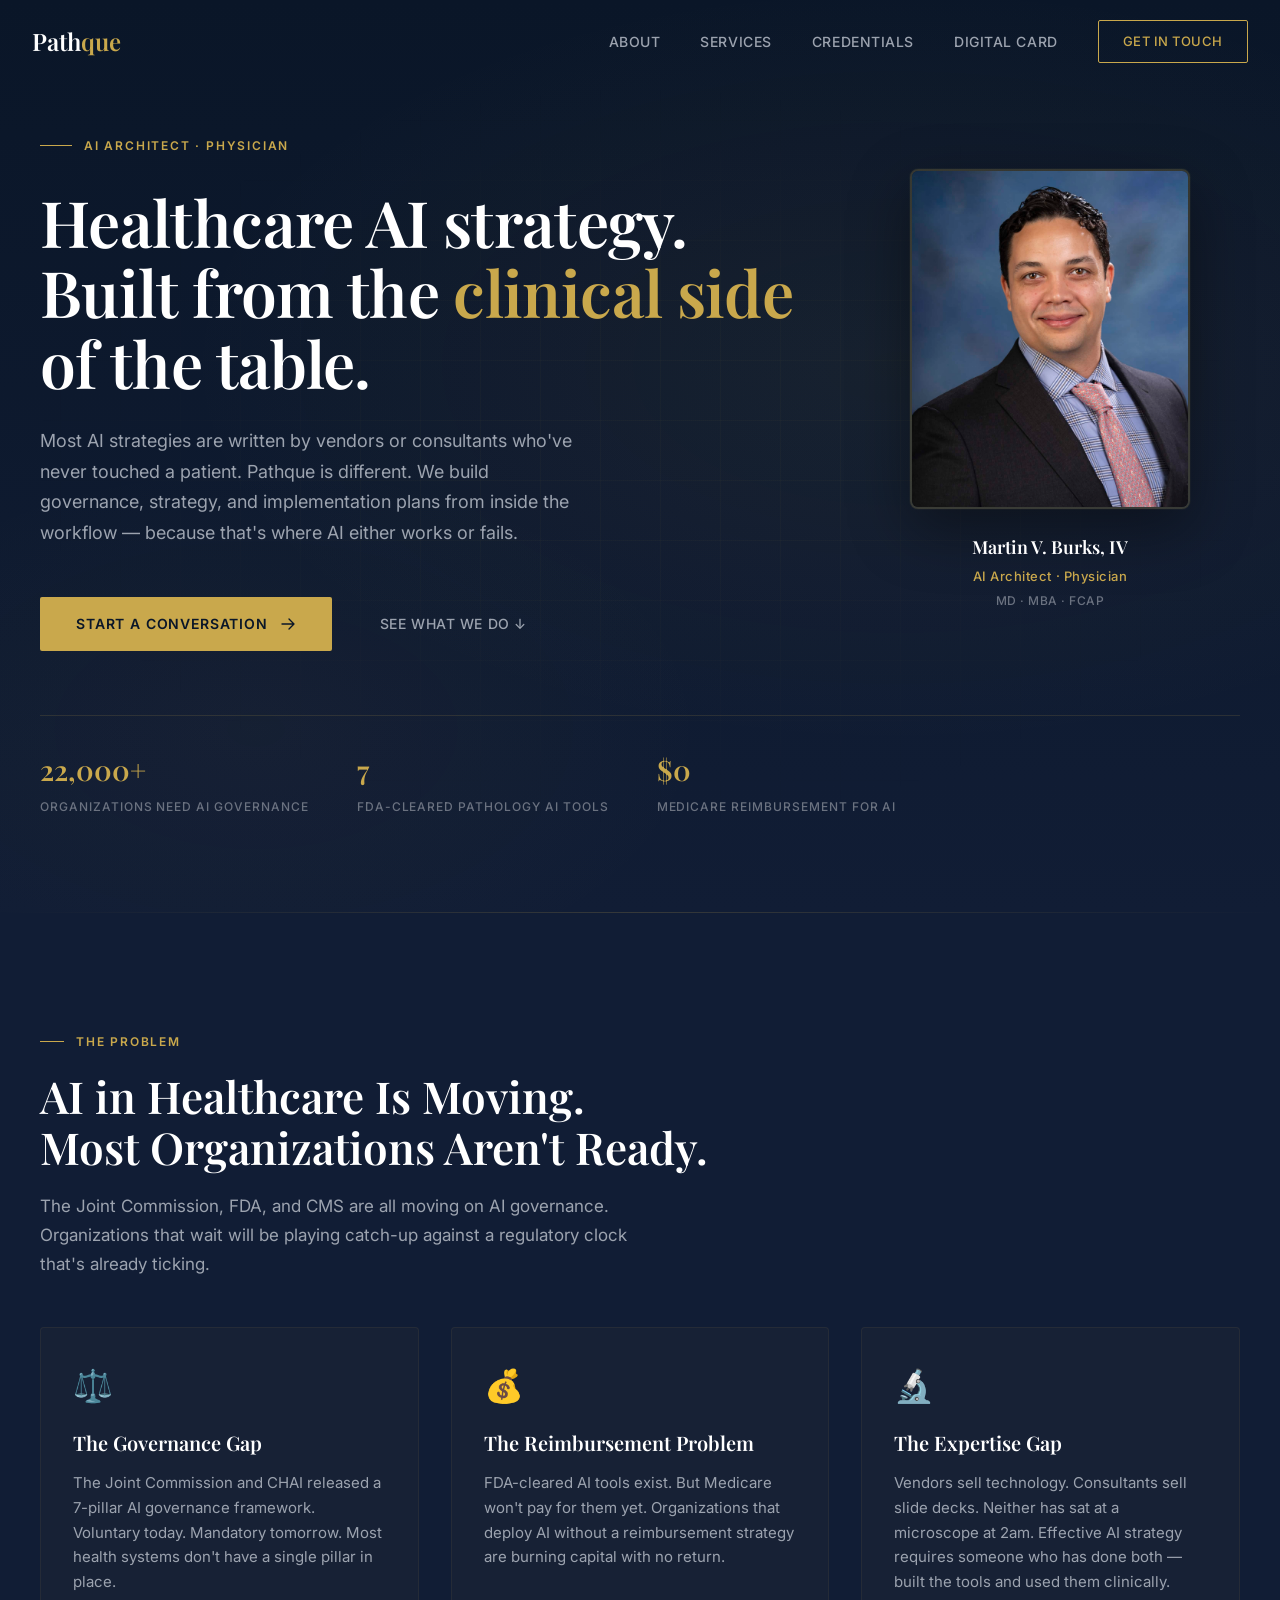
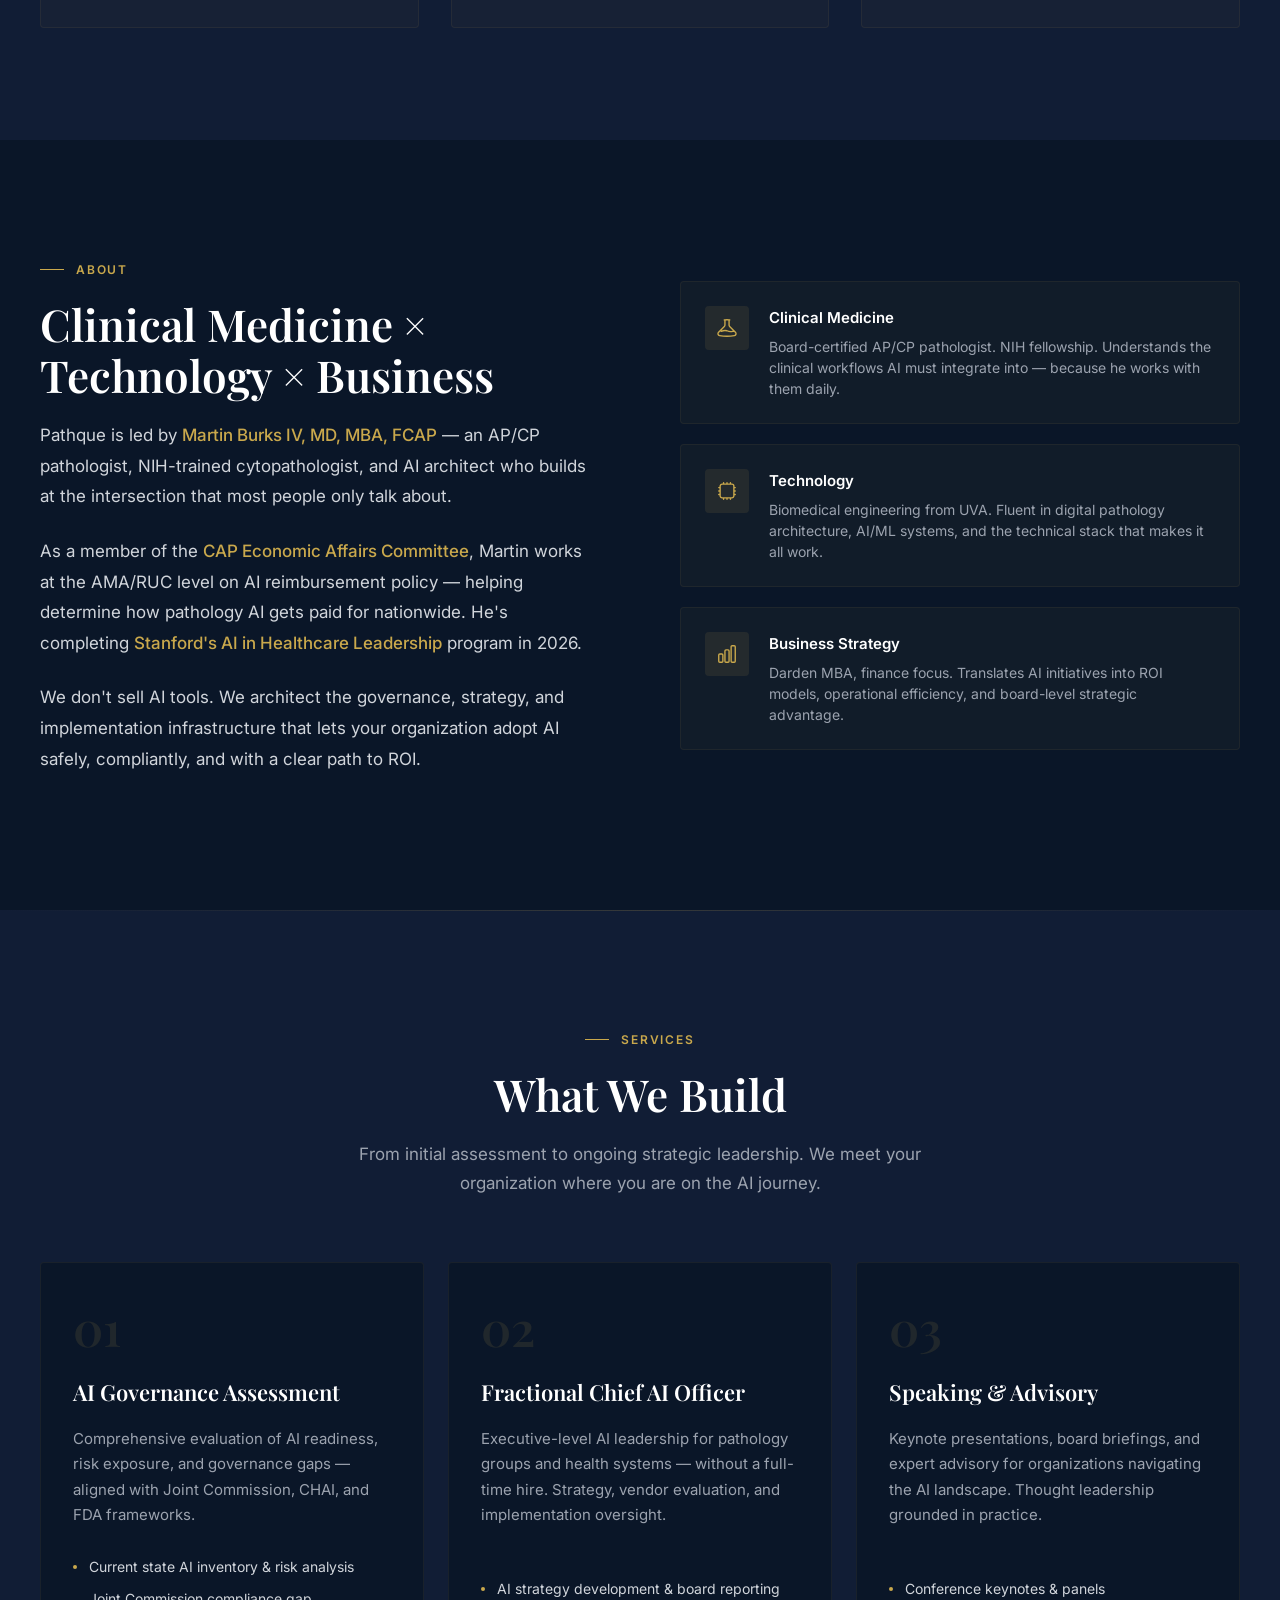
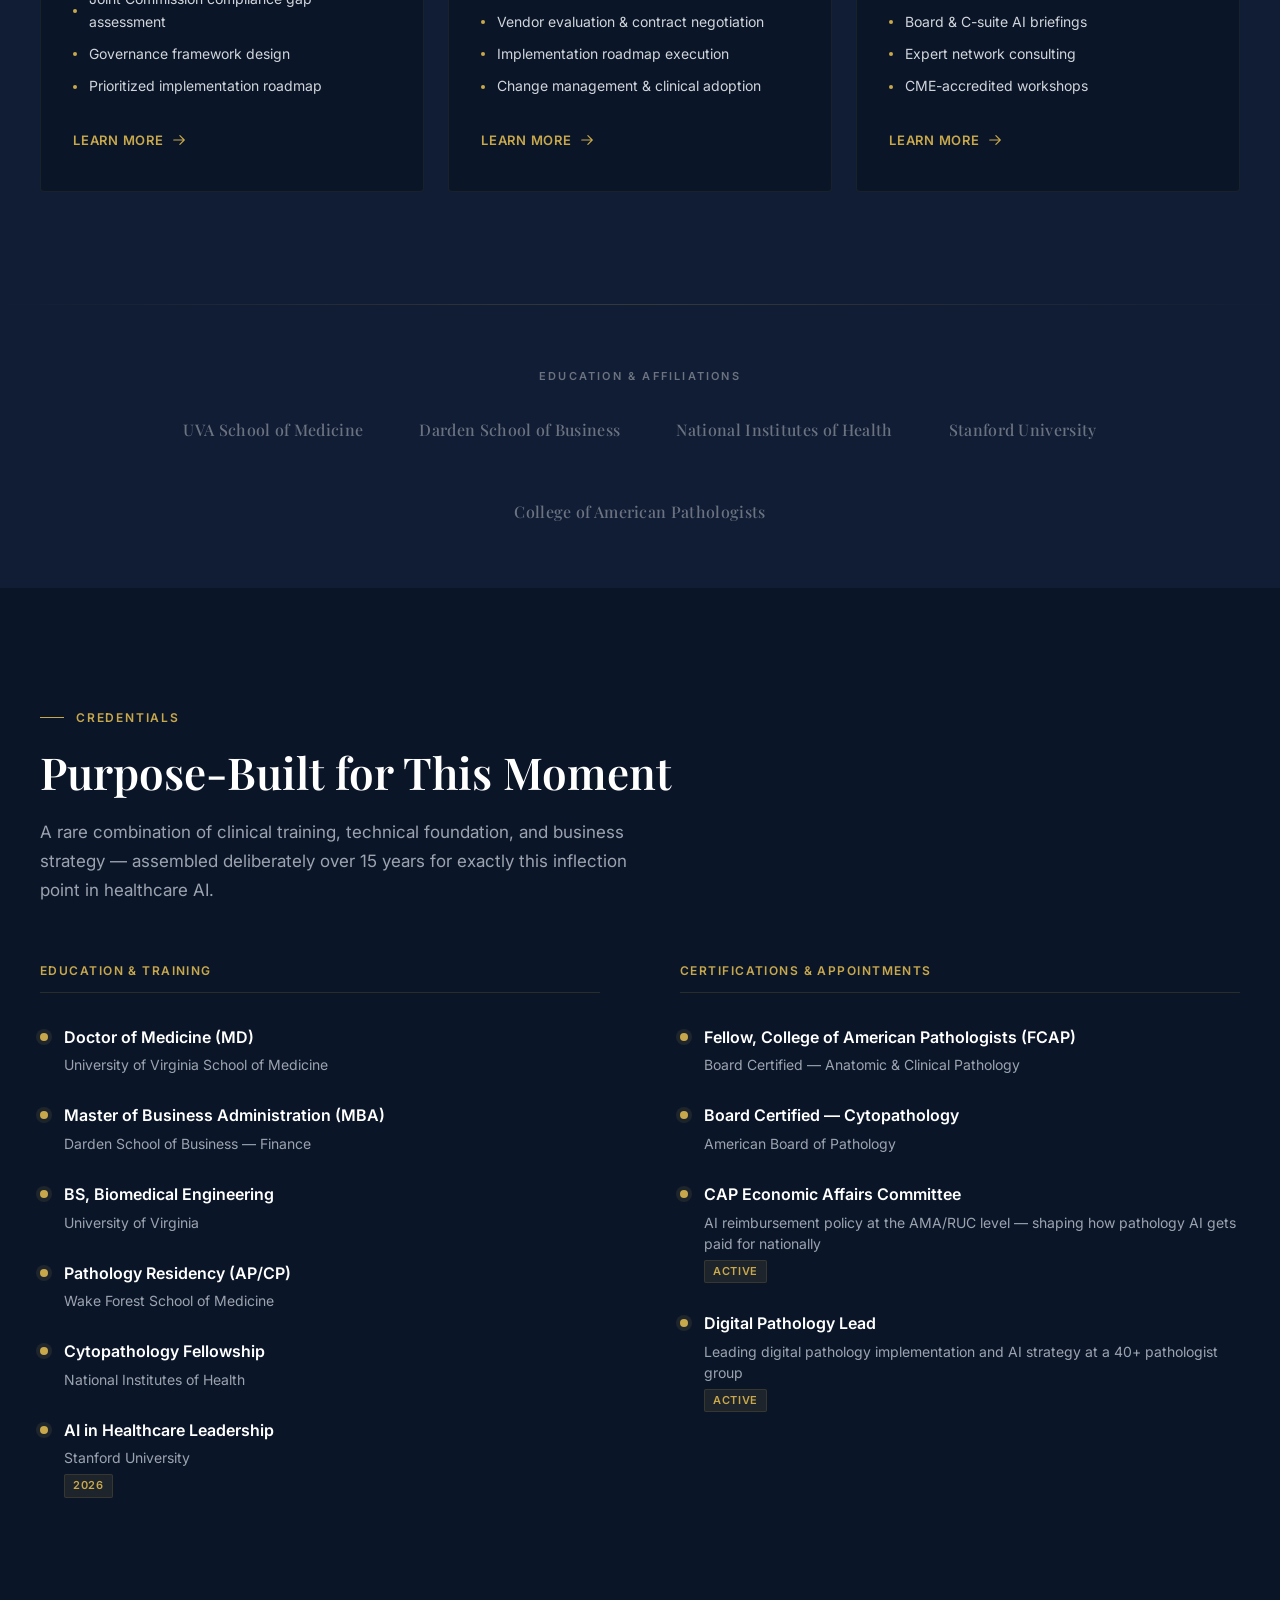
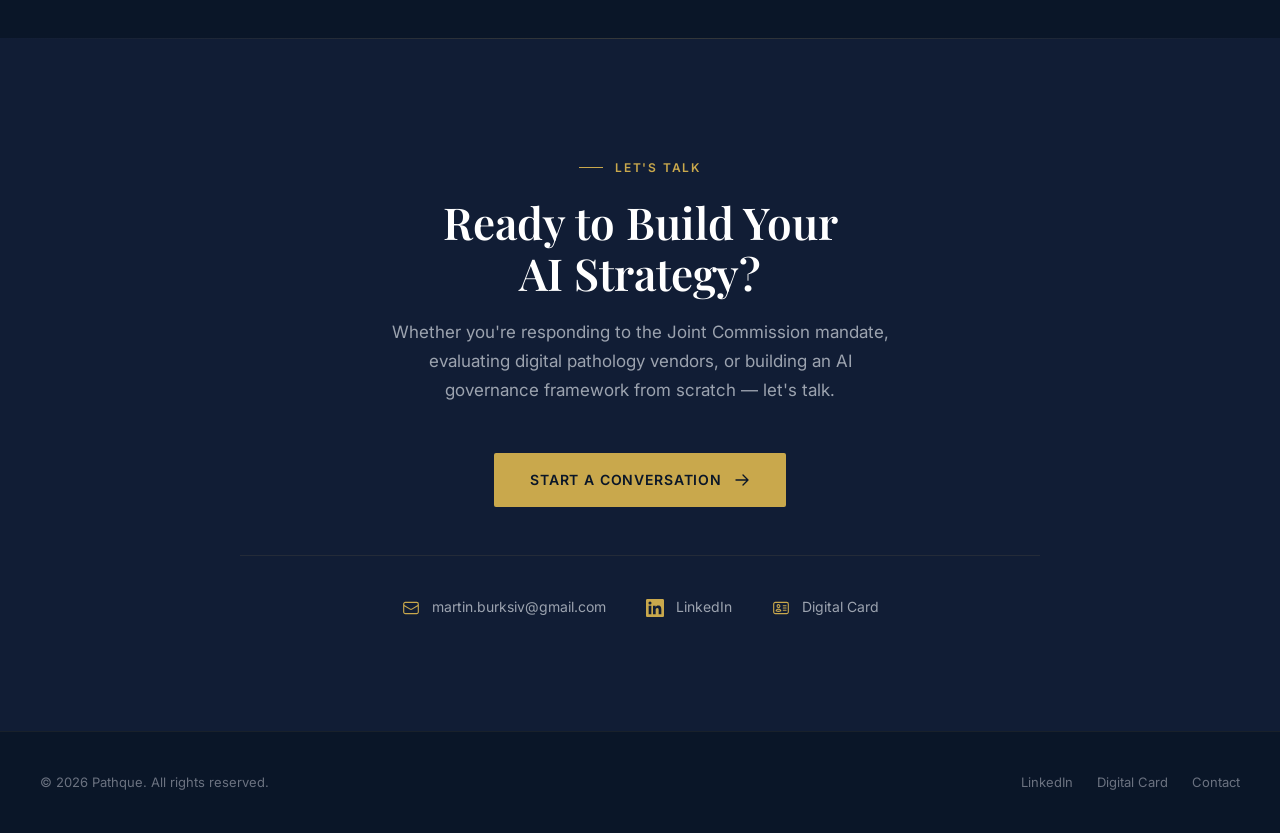
==== commit 43d5eff9: "Fix: 'works in them' -> 'works with them'" ====
--- a/index.html
+++ b/index.html
@@ -1034,7 +1034,7 @@
                         </div>
                         <div class="intersect-content">
                             <h4>Clinical Medicine</h4>
-                            <p>Board-certified AP/CP pathologist. NIH fellowship. Understands the clinical workflows AI must integrate into — because he works in them daily.</p>
+                            <p>Board-certified AP/CP pathologist. NIH fellowship. Understands the clinical workflows AI must integrate into — because he works with them daily.</p>
                         </div>
                     </div>
                     <div class="intersect-item">
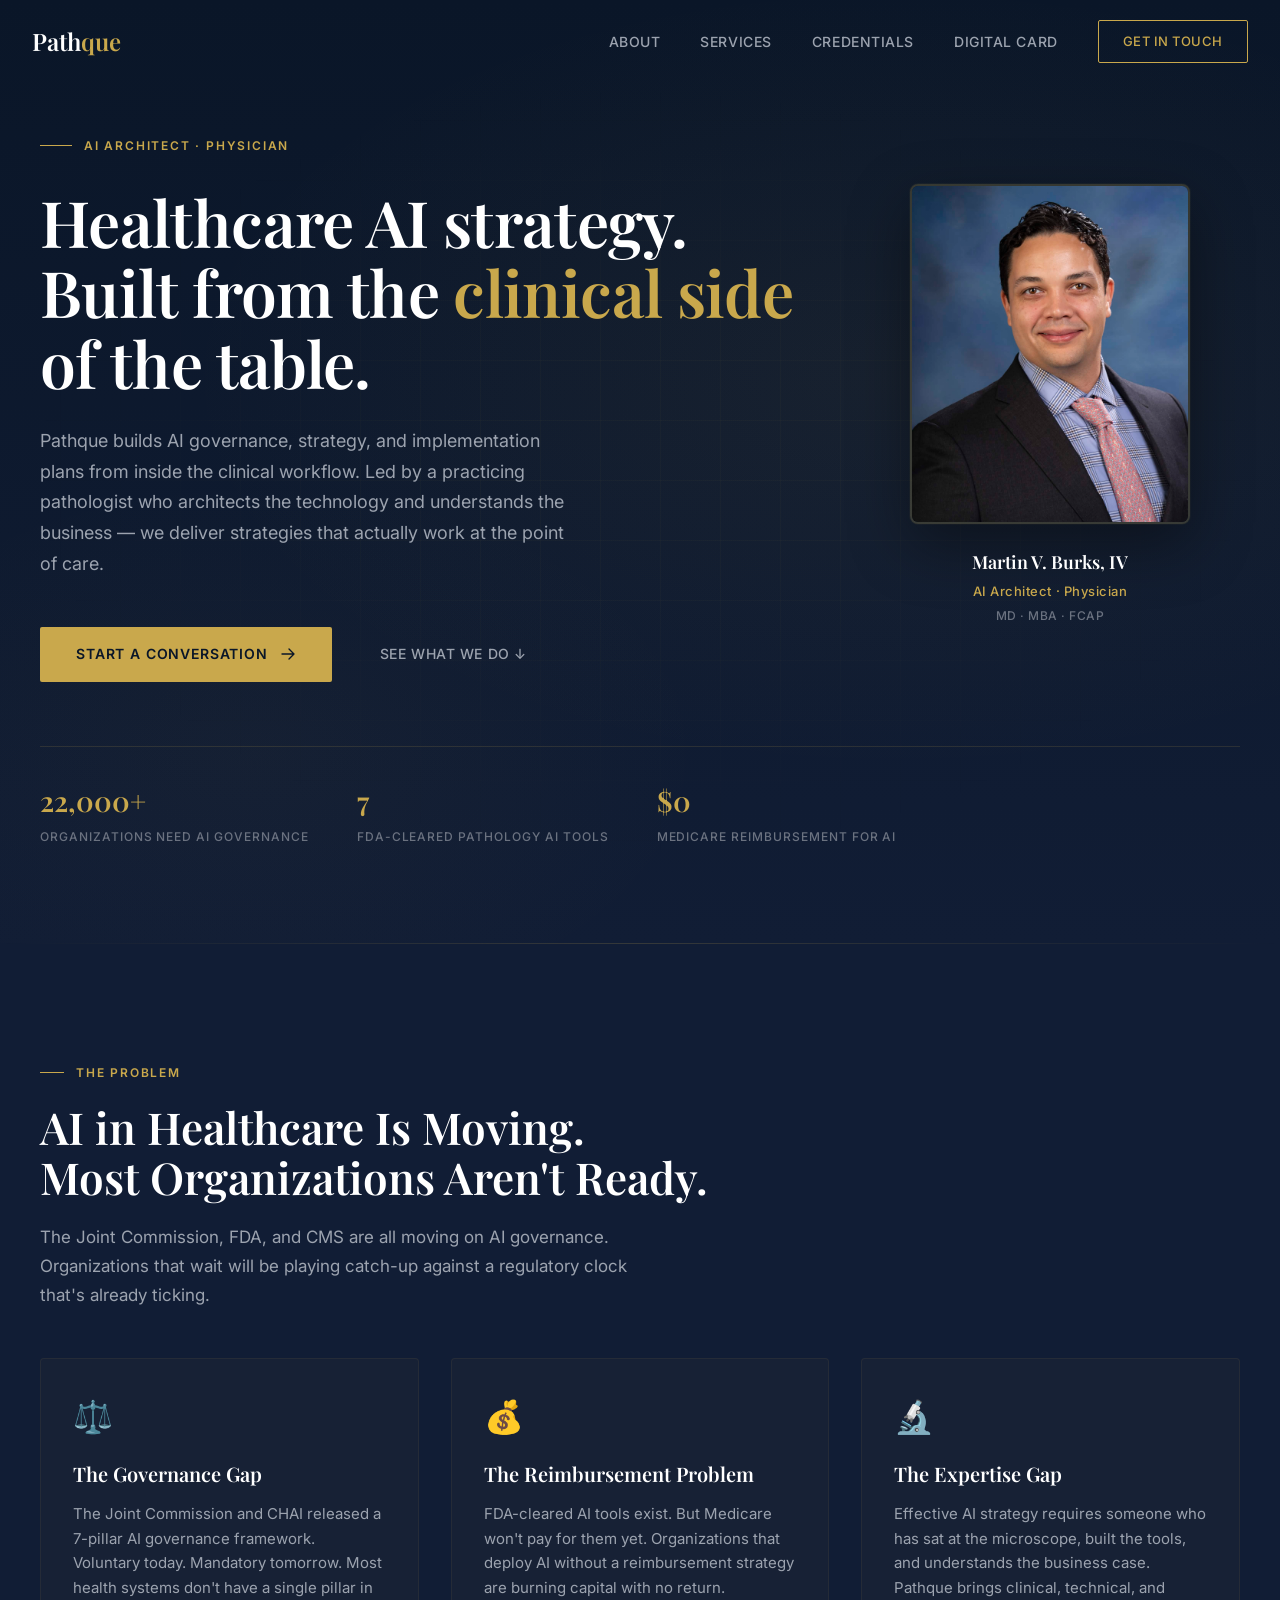
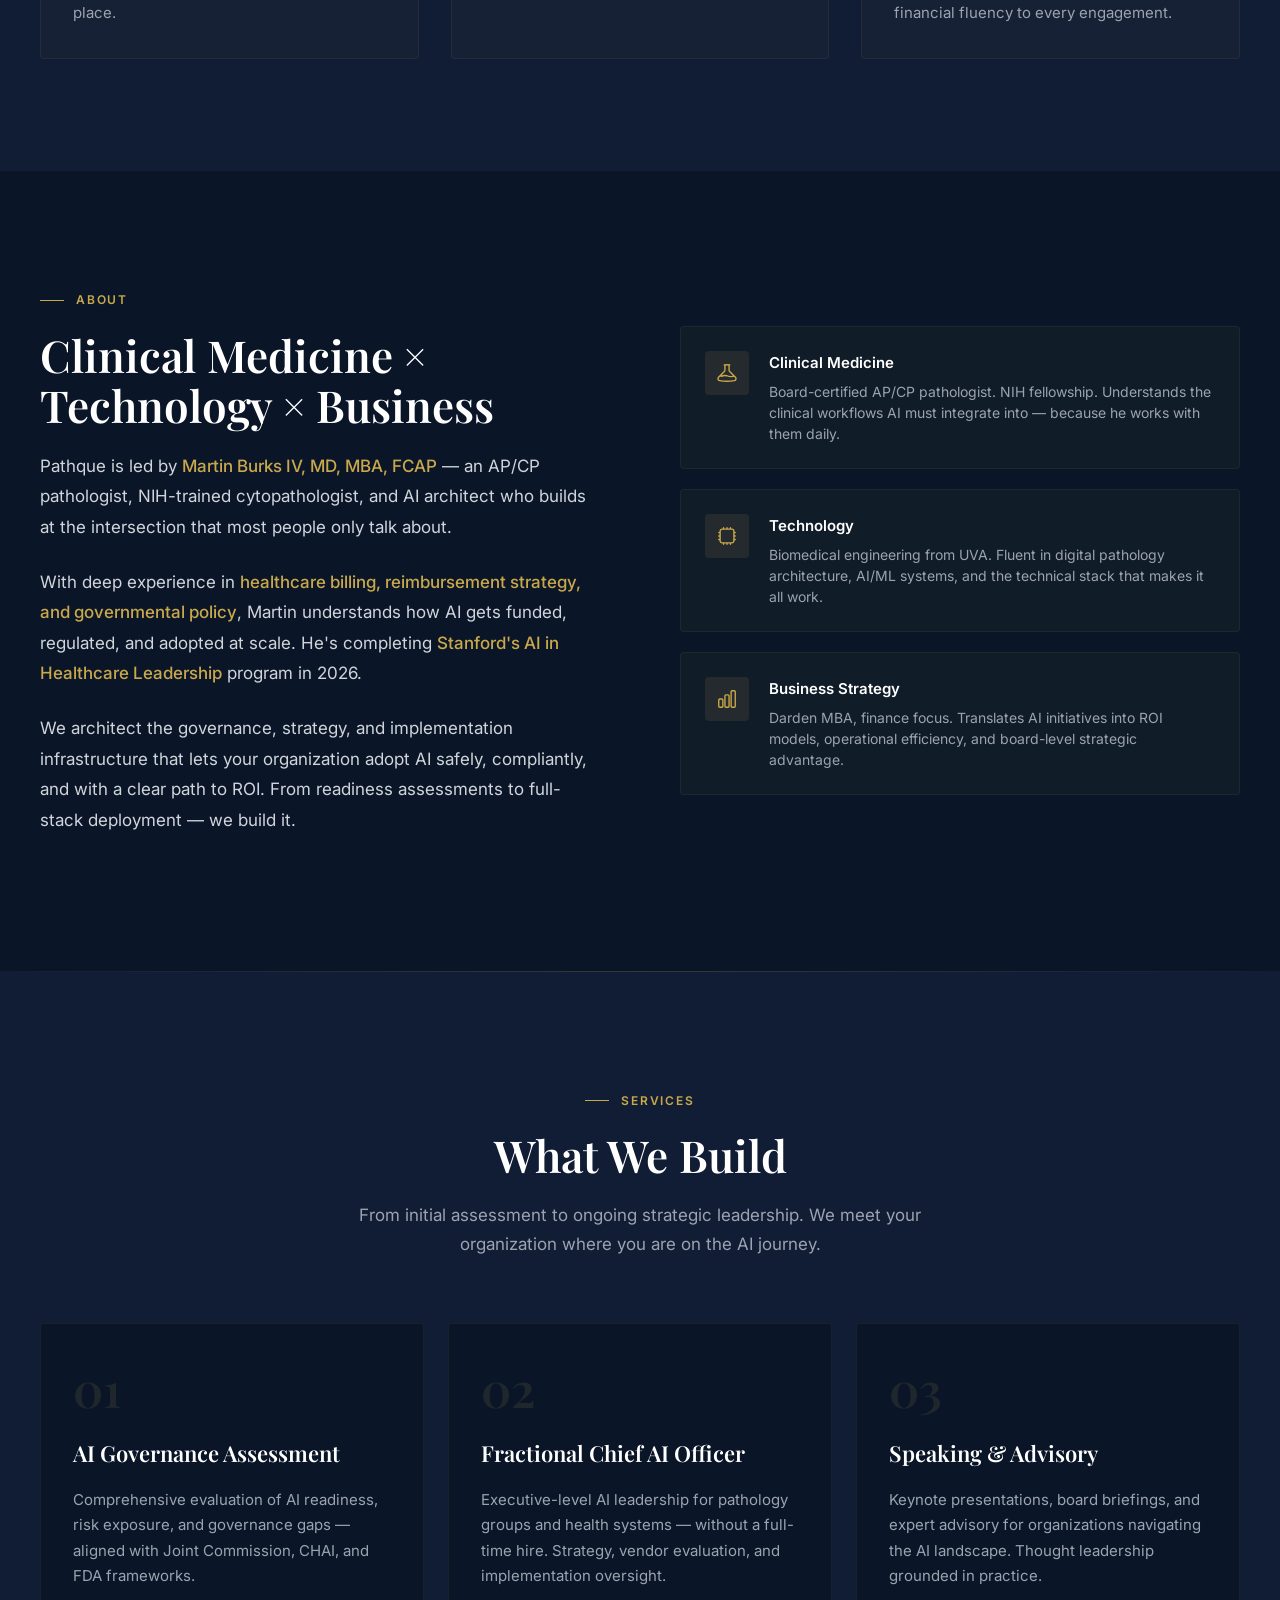
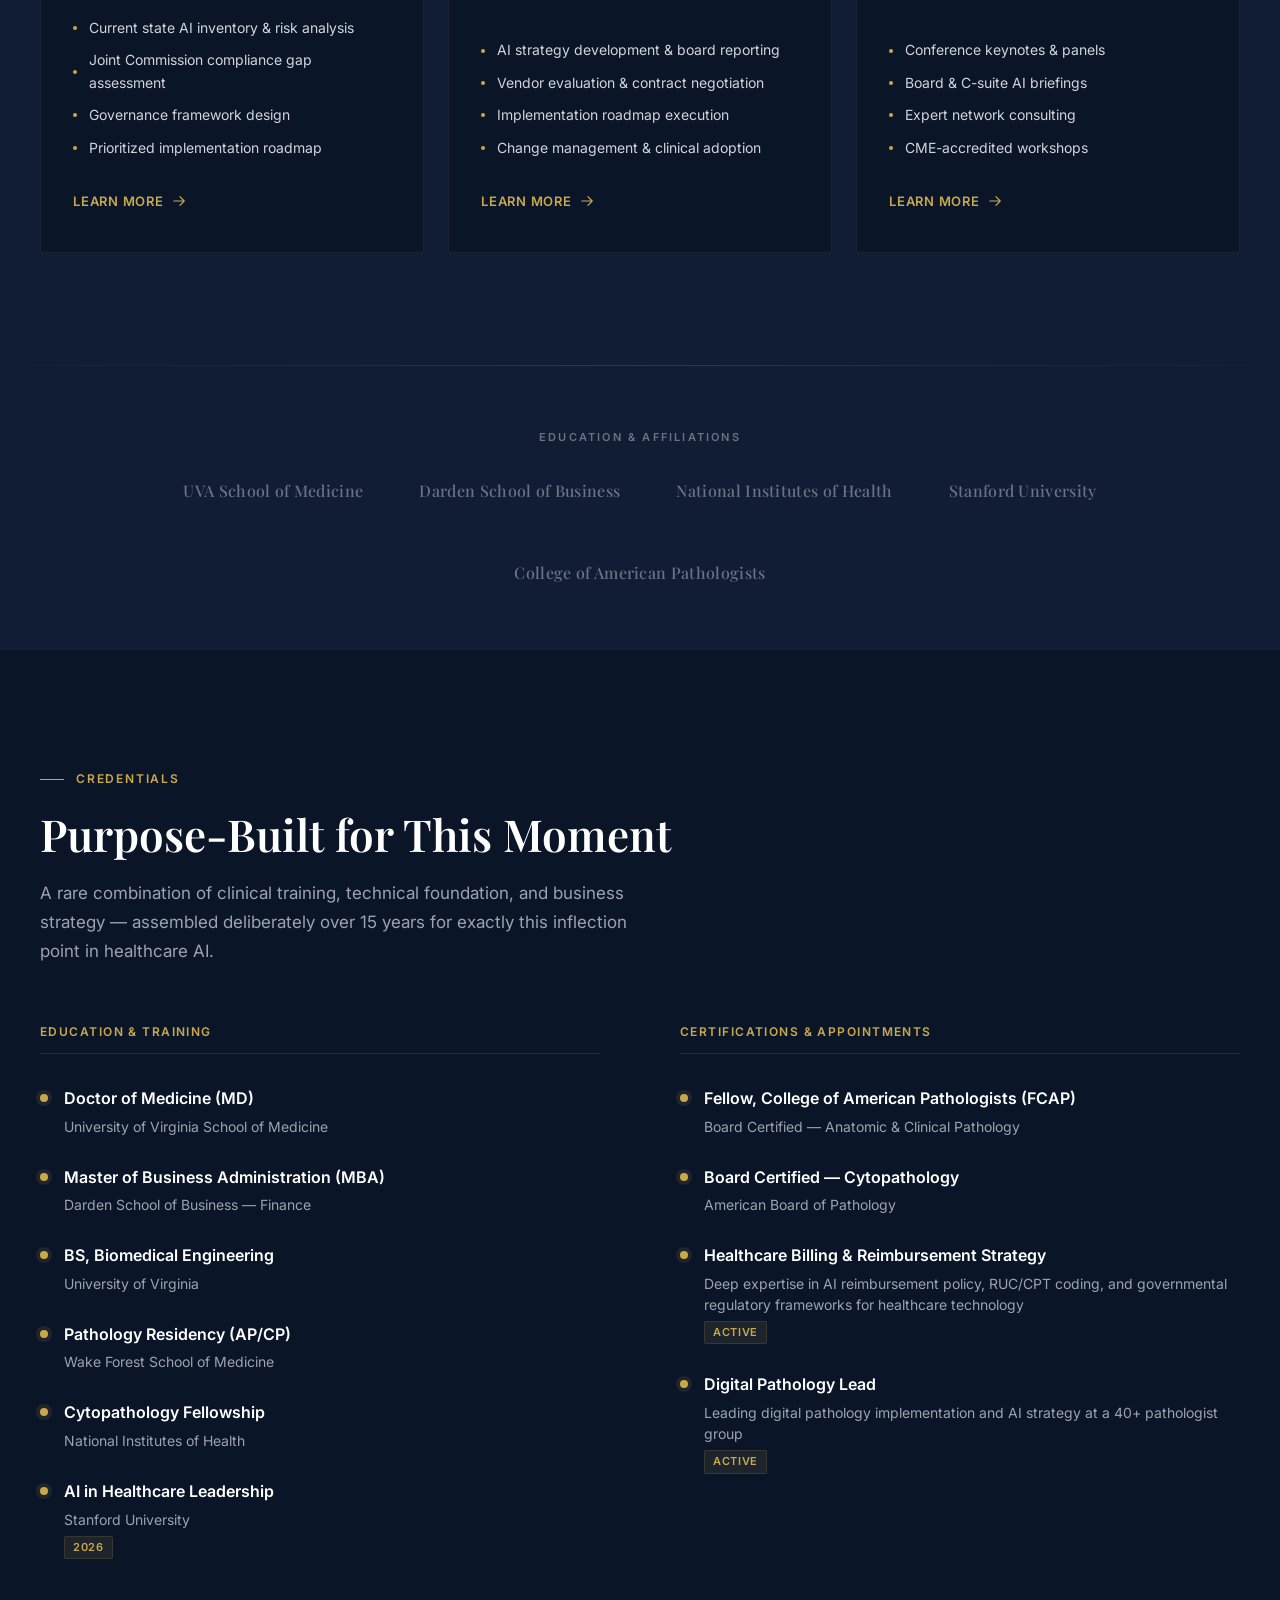
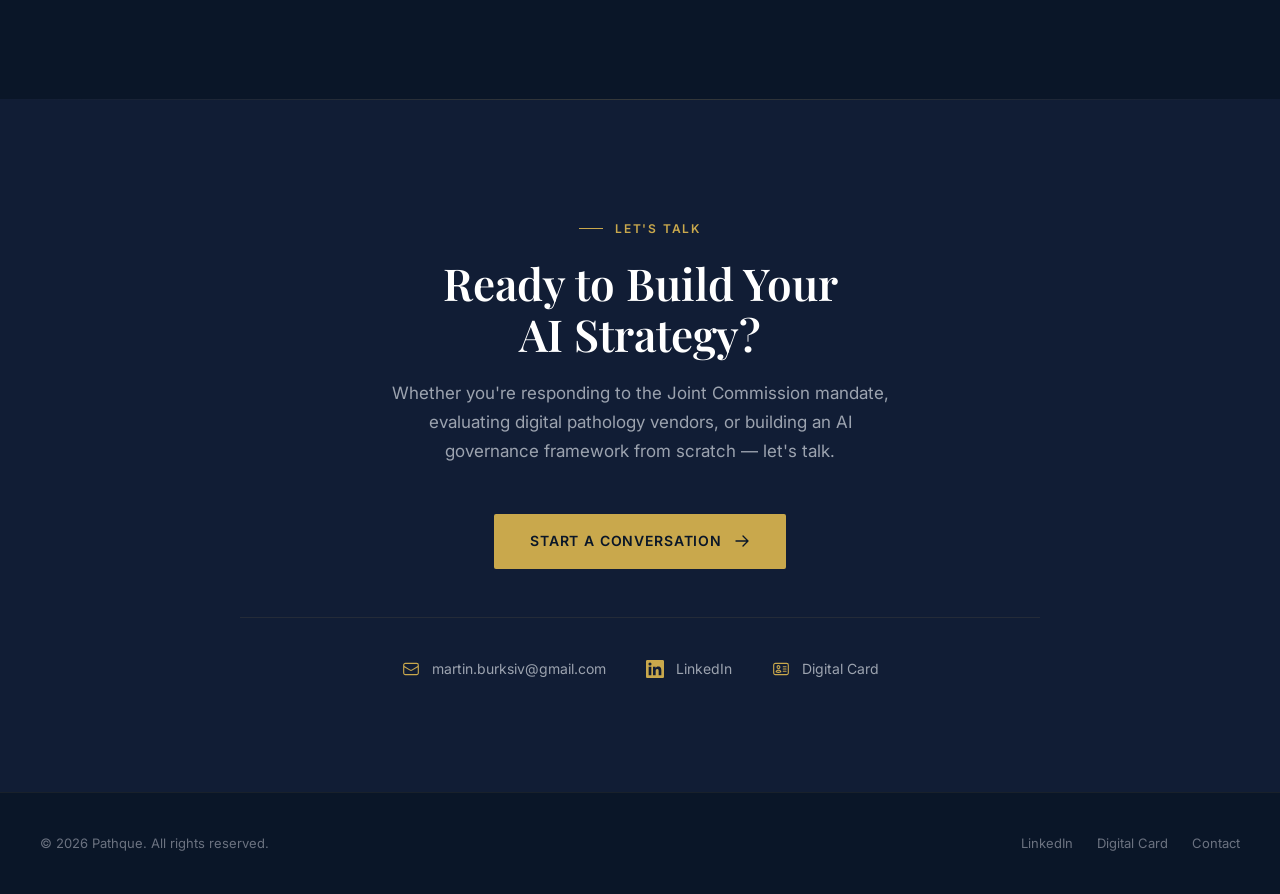
==== commit b84cfa19: "Remove CAP committee, reframe to billing/policy expertise, positive-only framing" ====
--- a/index.html
+++ b/index.html
@@ -952,7 +952,7 @@
             <div class="hero-text">
                 <div class="hero-label">AI Architect · Physician</div>
                 <h1 class="hero-title">Healthcare AI strategy.<br>Built from the <em>clinical side</em><br>of the table.</h1>
-                <p class="hero-subtitle">Most AI strategies are written by vendors or consultants who've never touched a patient. Pathque is different. We build governance, strategy, and implementation plans from inside the workflow — because that's where AI either works or fails.</p>
+                <p class="hero-subtitle">Pathque builds AI governance, strategy, and implementation plans from inside the clinical workflow. Led by a practicing pathologist who architects the technology and understands the business — we deliver strategies that actually work at the point of care.</p>
                 <div class="hero-actions">
                     <a href="mailto:martin.burksiv@gmail.com?subject=Pathque%20Inquiry" class="btn-primary">
                         Start a Conversation
@@ -1010,7 +1010,7 @@
                 <div class="urgency-card reveal">
                     <div class="urgency-icon">🔬</div>
                     <h3>The Expertise Gap</h3>
-                    <p>Vendors sell technology. Consultants sell slide decks. Neither has sat at a microscope at 2am. Effective AI strategy requires someone who has done both — built the tools and used them clinically.</p>
+                    <p>Effective AI strategy requires someone who has sat at the microscope, built the tools, and understands the business case. Pathque brings clinical, technical, and financial fluency to every engagement.</p>
                 </div>
             </div>
         </div>
@@ -1024,8 +1024,8 @@
                     <div class="section-label">About</div>
                     <h2 class="section-title">Clinical Medicine × Technology × Business</h2>
                     <p>Pathque is led by <span class="about-highlight">Martin Burks IV, MD, MBA, FCAP</span> — an AP/CP pathologist, NIH-trained cytopathologist, and AI architect who builds at the intersection that most people only talk about.</p>
-                    <p>As a member of the <span class="about-highlight">CAP Economic Affairs Committee</span>, Martin works at the AMA/RUC level on AI reimbursement policy — helping determine how pathology AI gets paid for nationwide. He's completing <span class="about-highlight">Stanford's AI in Healthcare Leadership</span> program in 2026.</p>
-                    <p>We don't sell AI tools. We architect the governance, strategy, and implementation infrastructure that lets your organization adopt AI safely, compliantly, and with a clear path to ROI.</p>
+                    <p>With deep experience in <span class="about-highlight">healthcare billing, reimbursement strategy, and governmental policy</span>, Martin understands how AI gets funded, regulated, and adopted at scale. He's completing <span class="about-highlight">Stanford's AI in Healthcare Leadership</span> program in 2026.</p>
+                    <p>We architect the governance, strategy, and implementation infrastructure that lets your organization adopt AI safely, compliantly, and with a clear path to ROI. From readiness assessments to full-stack deployment — we build it.</p>
                 </div>
                 <div class="reveal">
                     <div class="intersect-item">
@@ -1203,8 +1203,8 @@
                     <div class="cred-item">
                         <div class="cred-marker"></div>
                         <div>
-                            <h4>CAP Economic Affairs Committee</h4>
-                            <p>AI reimbursement policy at the AMA/RUC level — shaping how pathology AI gets paid for nationally</p>
+                            <h4>Healthcare Billing & Reimbursement Strategy</h4>
+                            <p>Deep expertise in AI reimbursement policy, RUC/CPT coding, and governmental regulatory frameworks for healthcare technology</p>
                             <span class="cred-tag">Active</span>
                         </div>
                     </div>
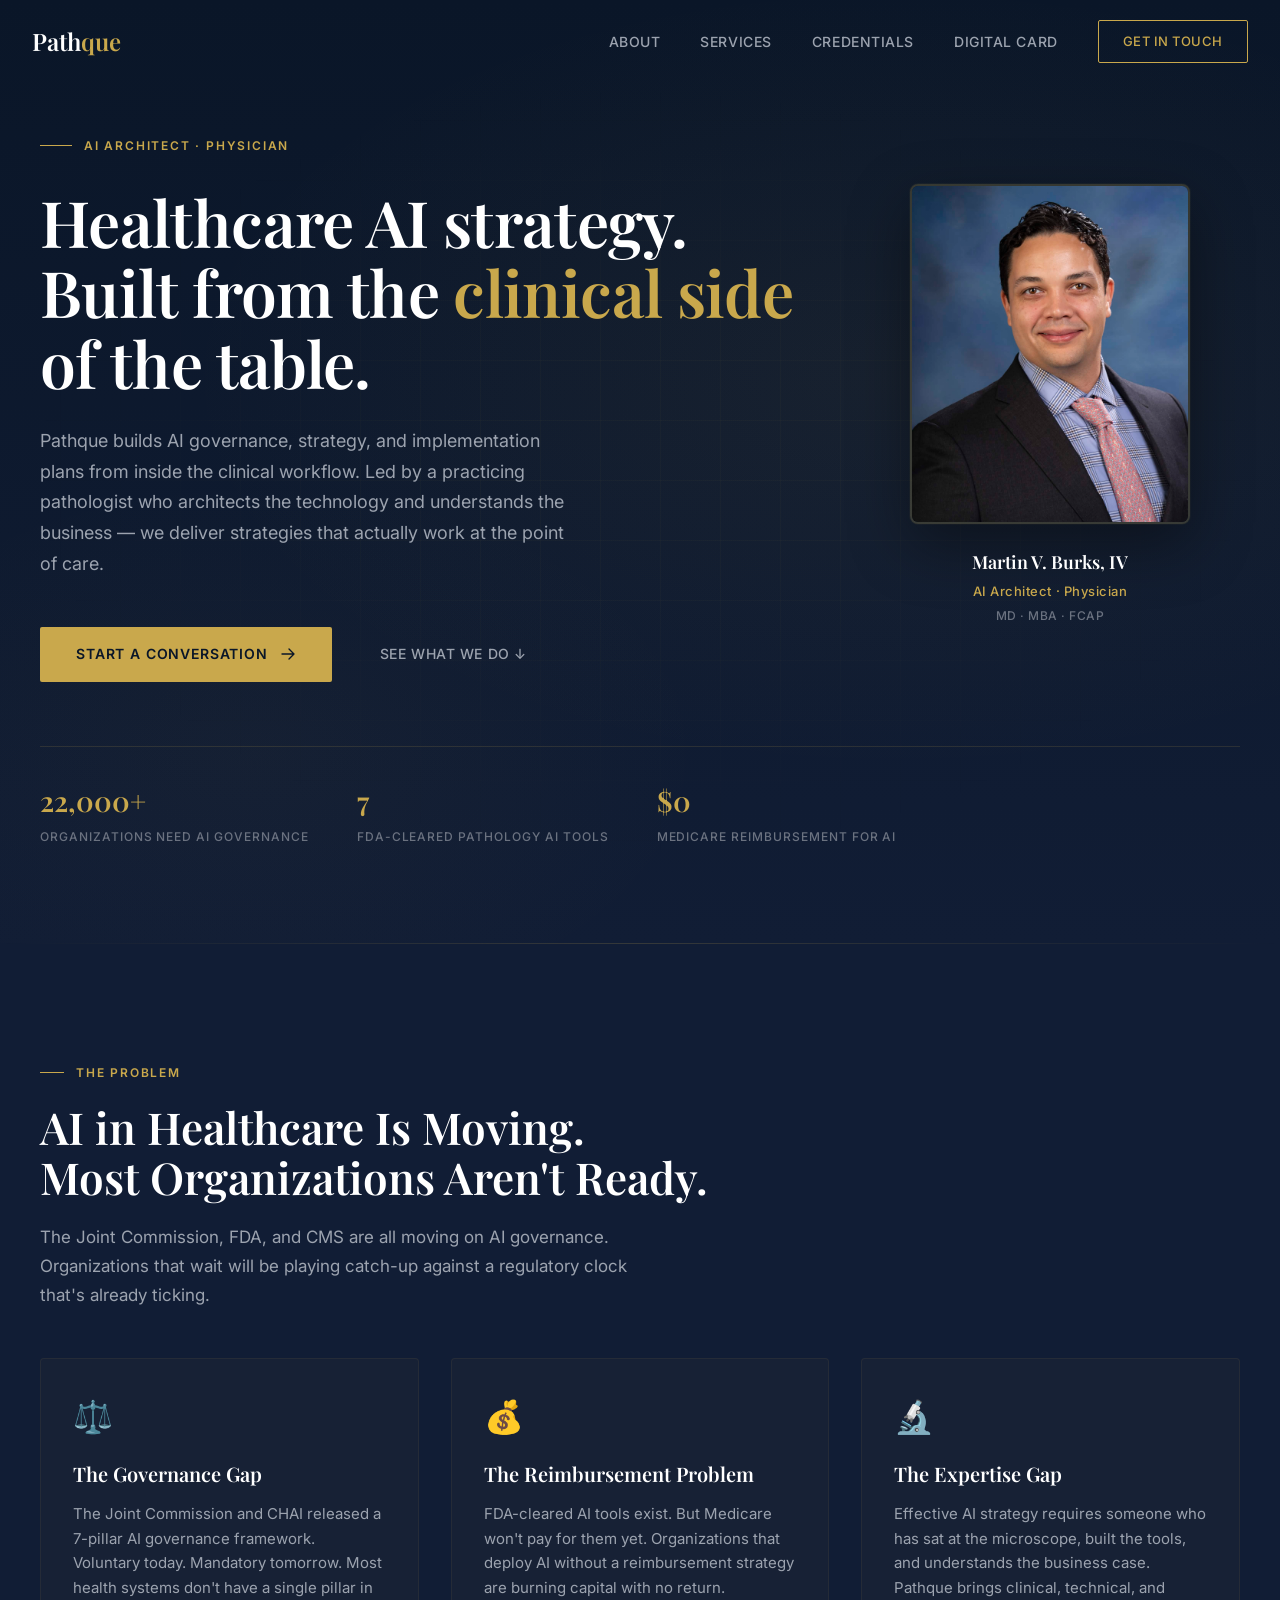
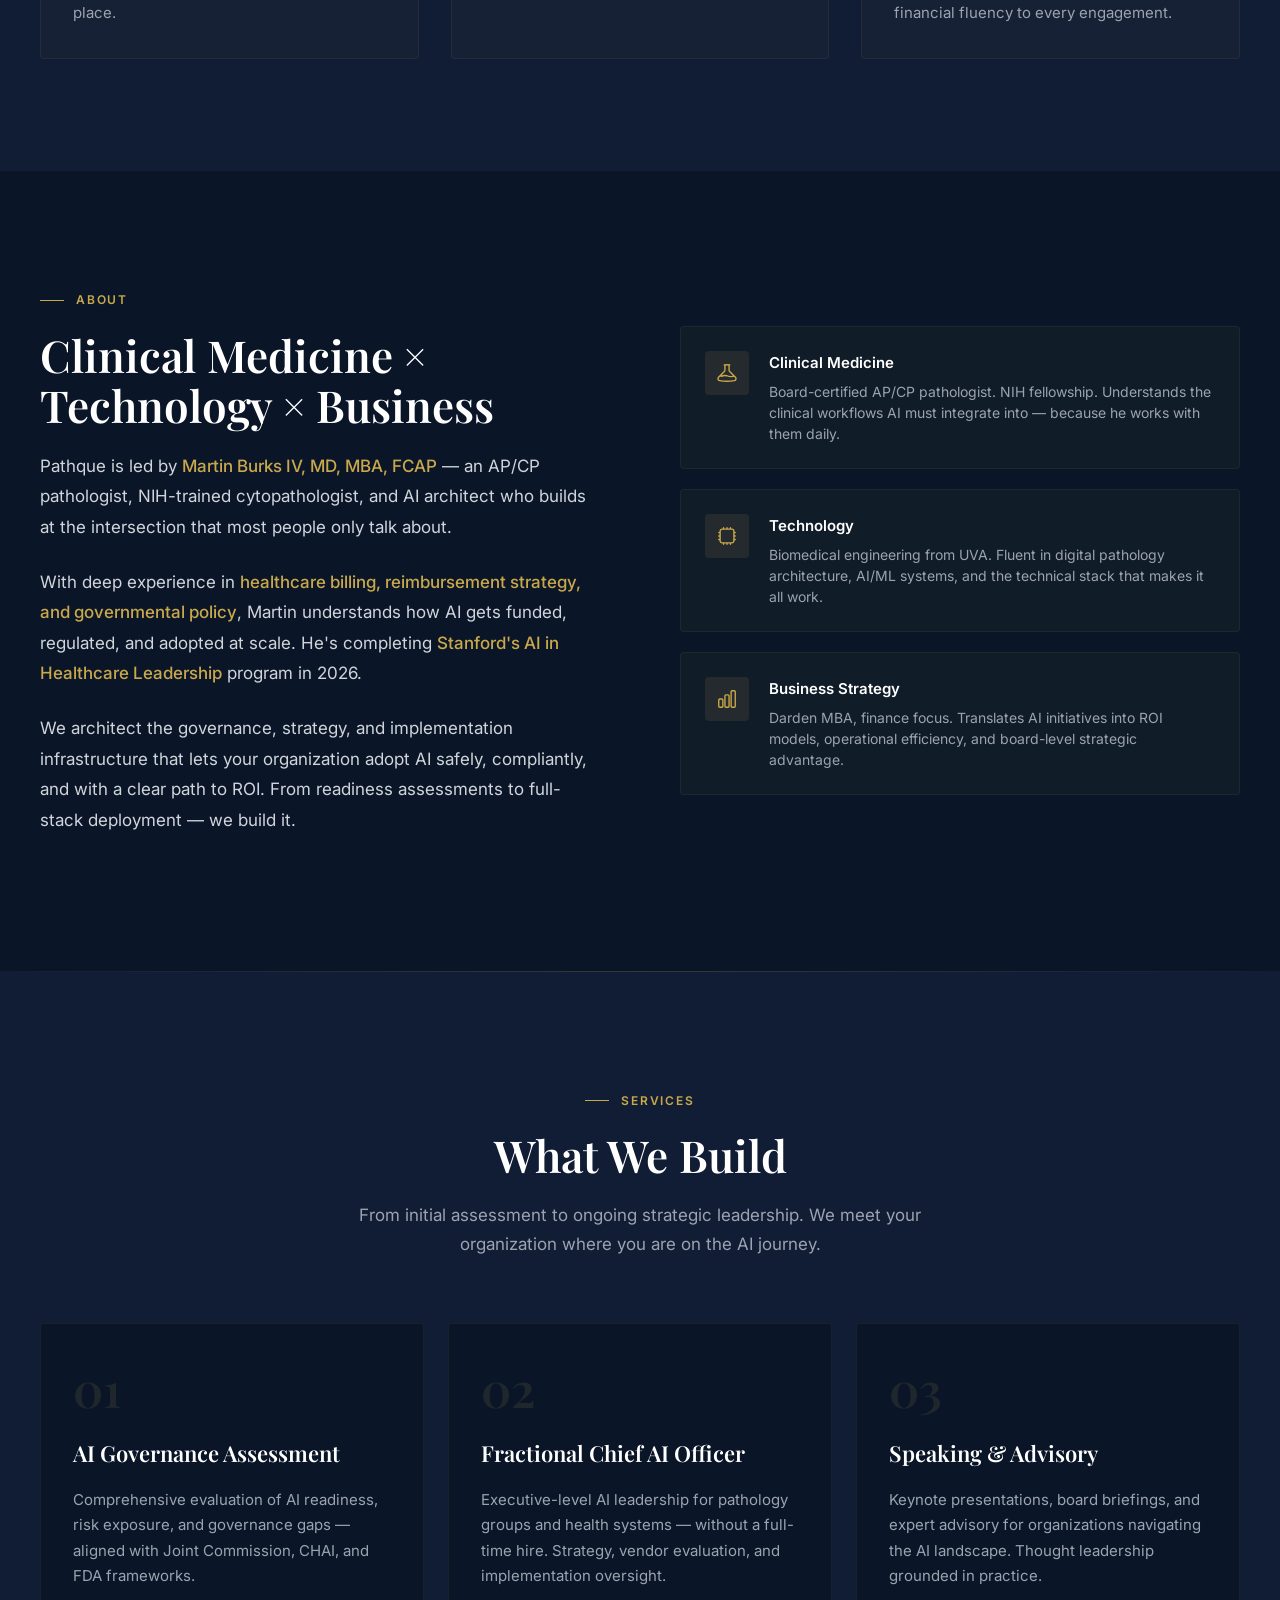
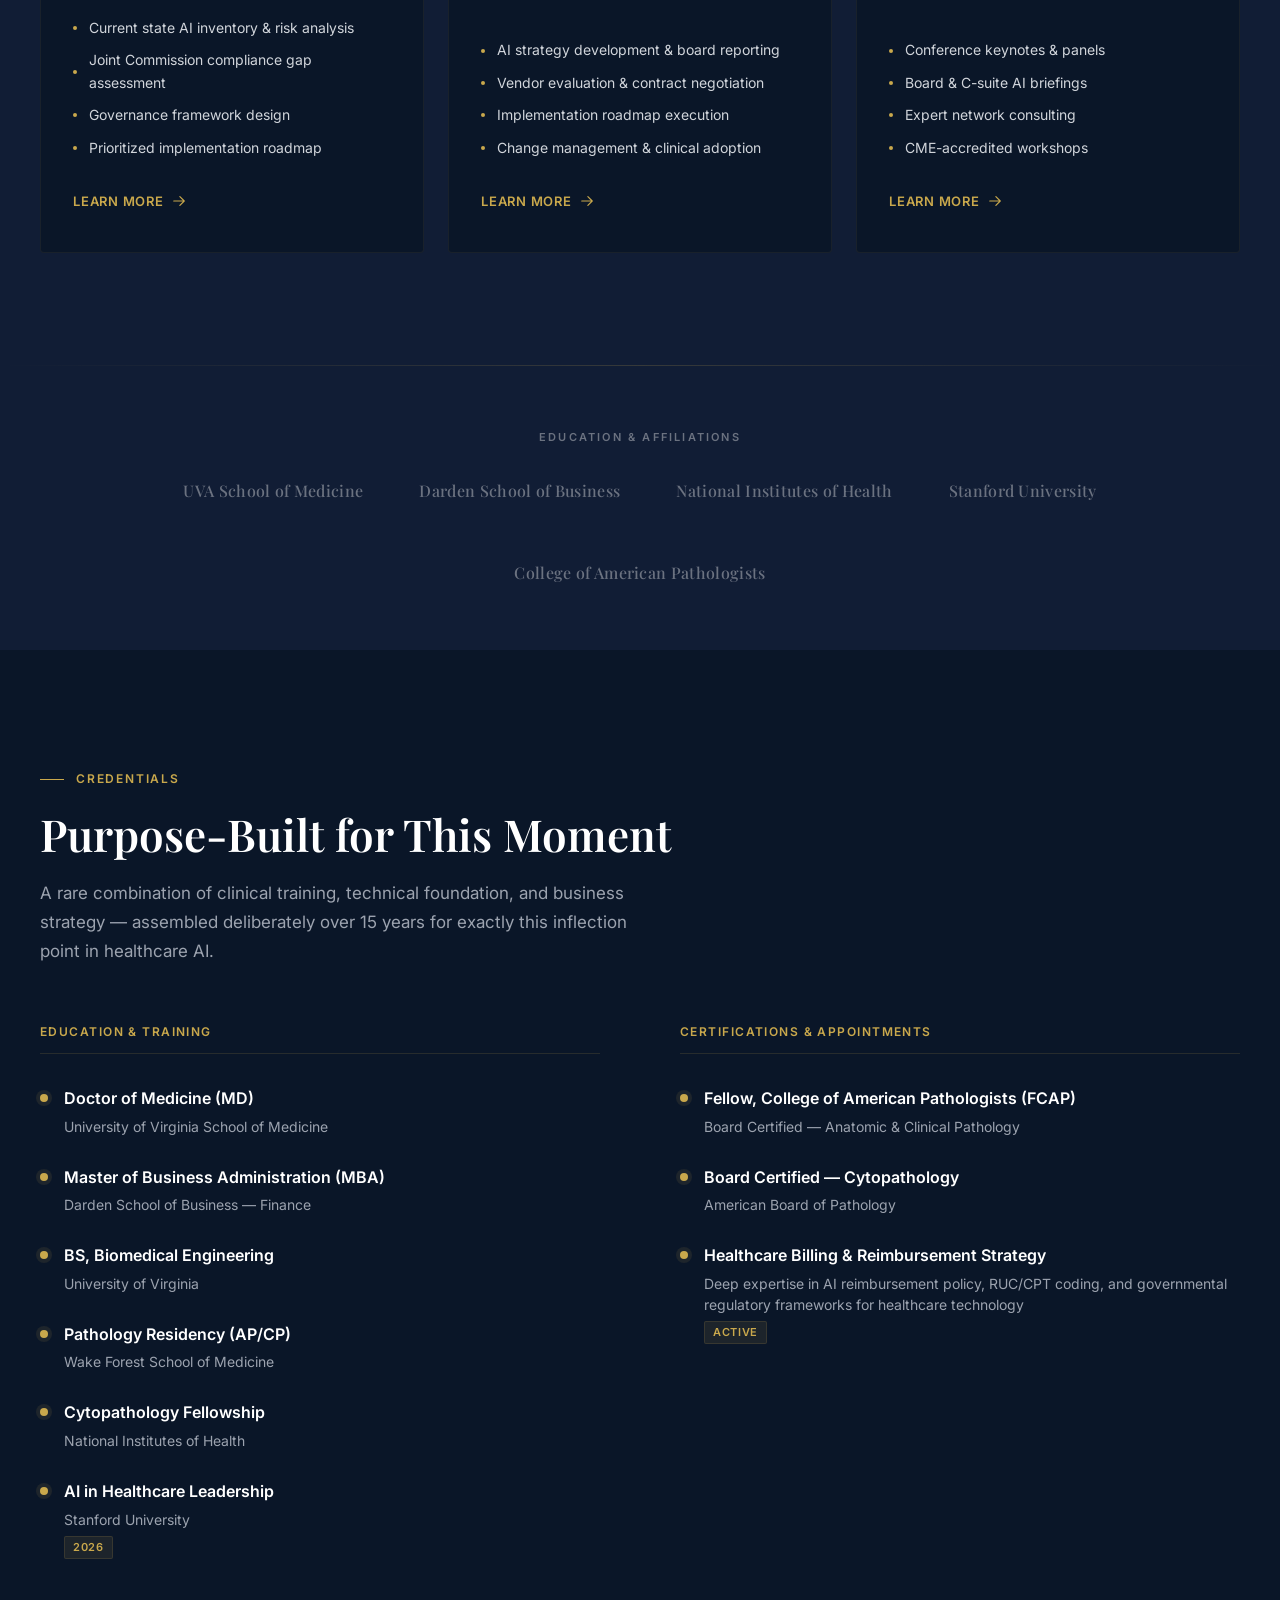
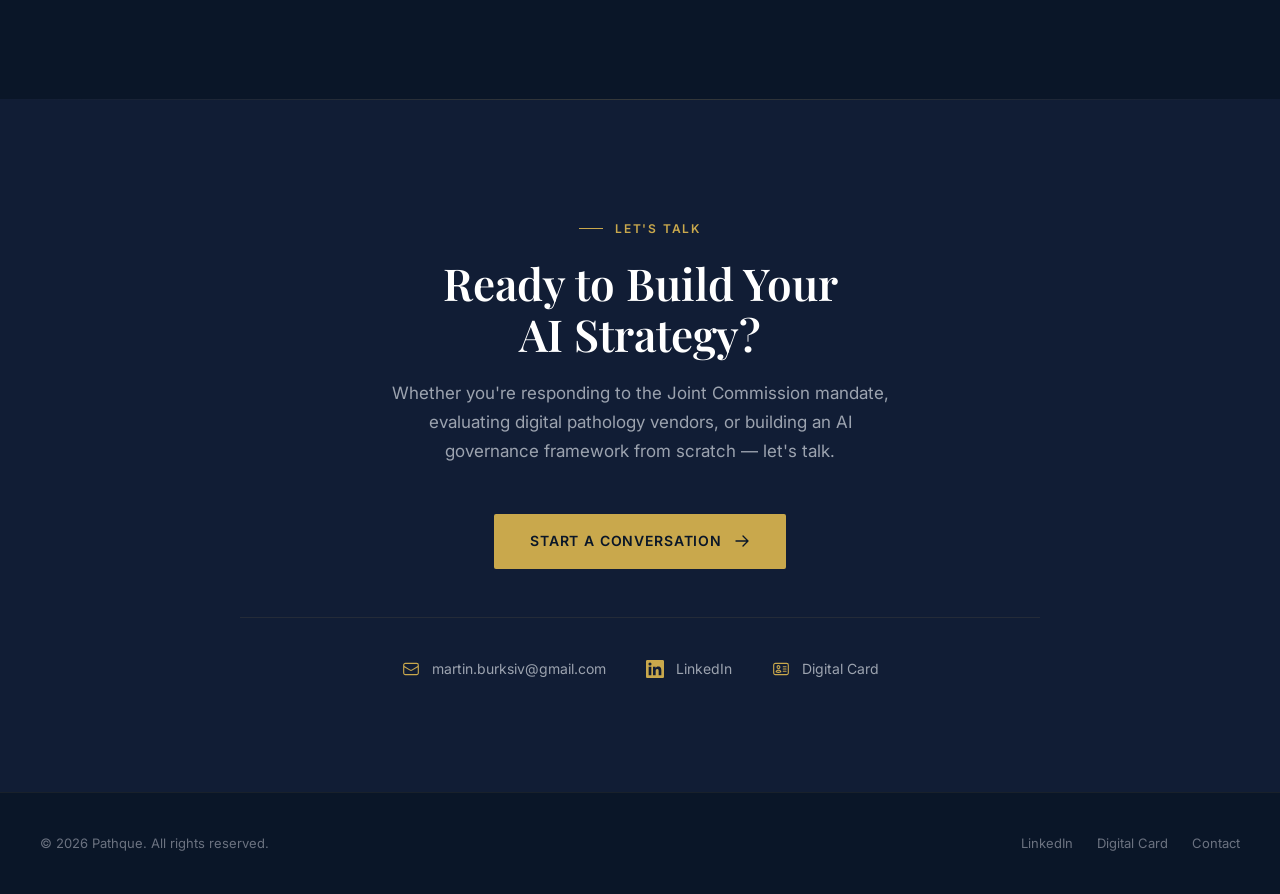
==== commit 2b870e0e: "Remove Digital Pathology Lead credential" ====
--- a/index.html
+++ b/index.html
@@ -1208,14 +1208,7 @@
                             <span class="cred-tag">Active</span>
                         </div>
                     </div>
-                    <div class="cred-item">
-                        <div class="cred-marker"></div>
-                        <div>
-                            <h4>Digital Pathology Lead</h4>
-                            <p>Leading digital pathology implementation and AI strategy at a 40+ pathologist group</p>
-                            <span class="cred-tag">Active</span>
-                        </div>
-                    </div>
+
                 </div>
             </div>
         </div>
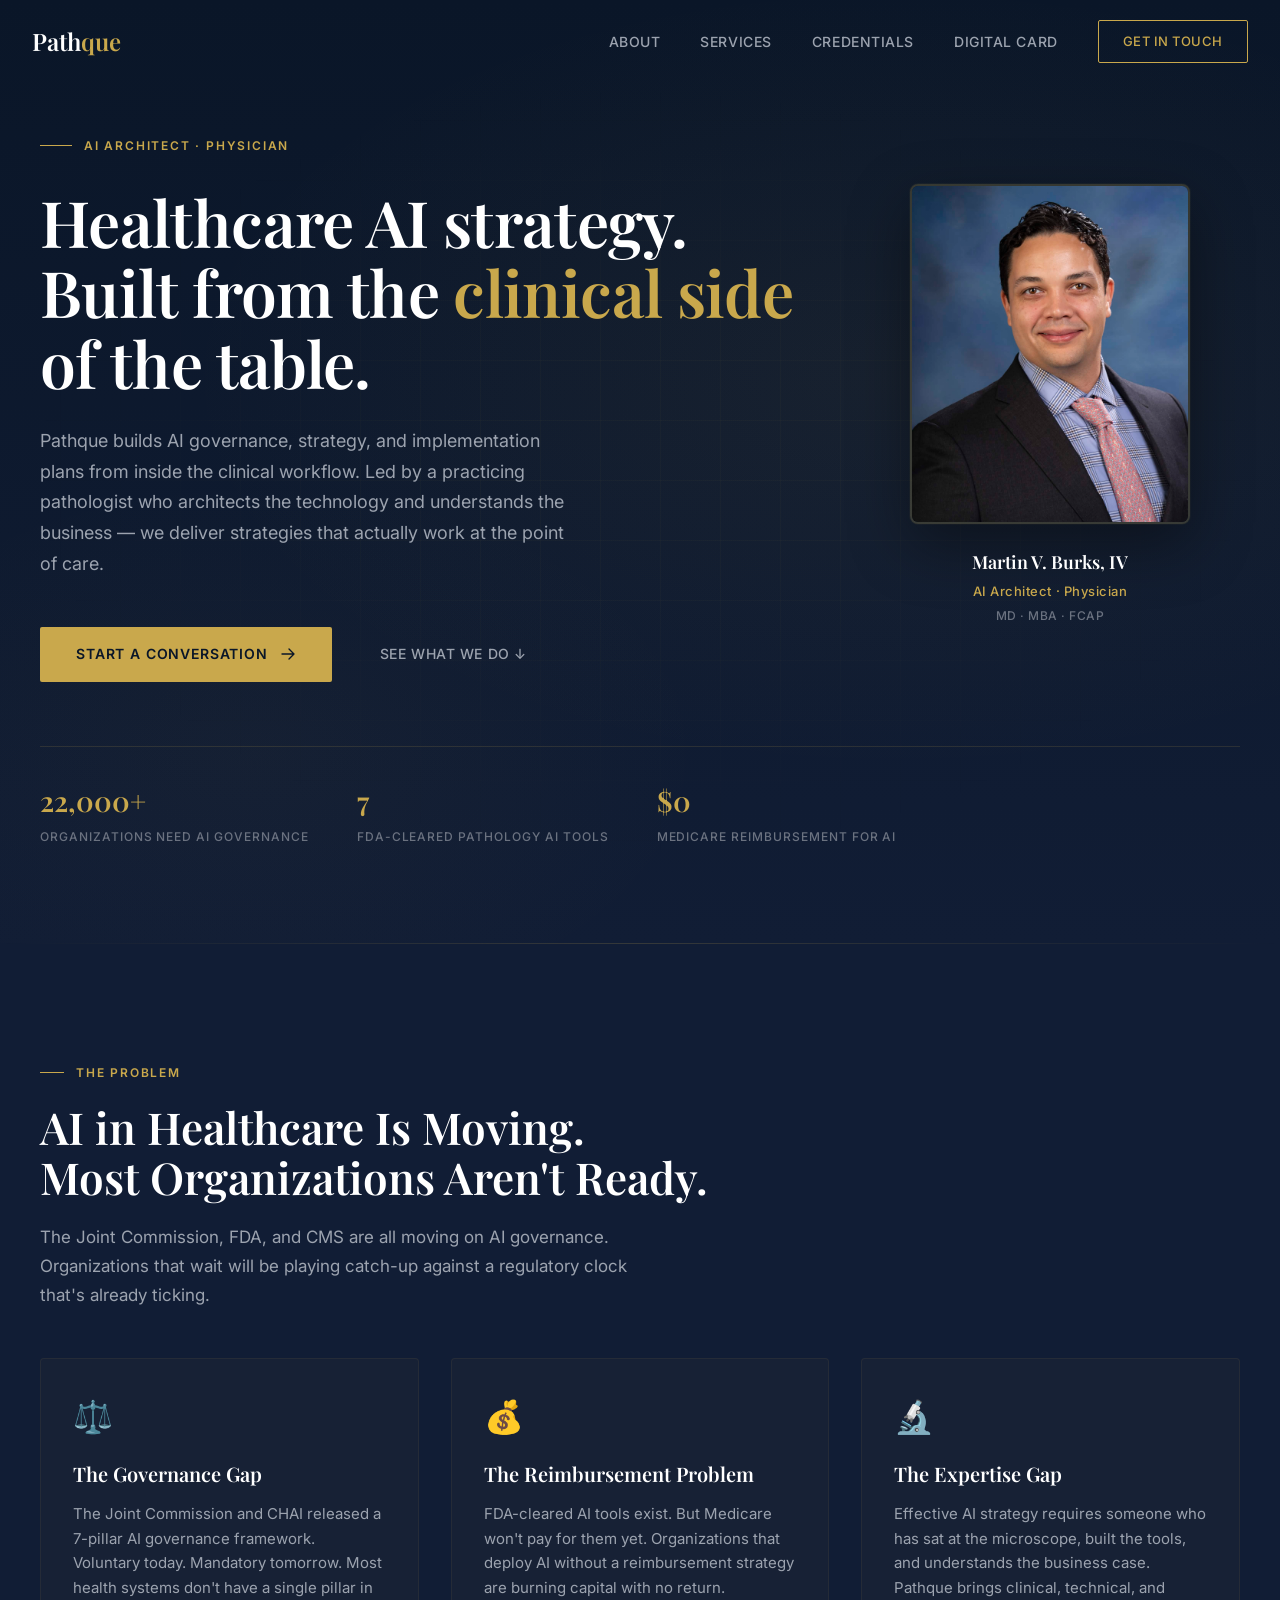
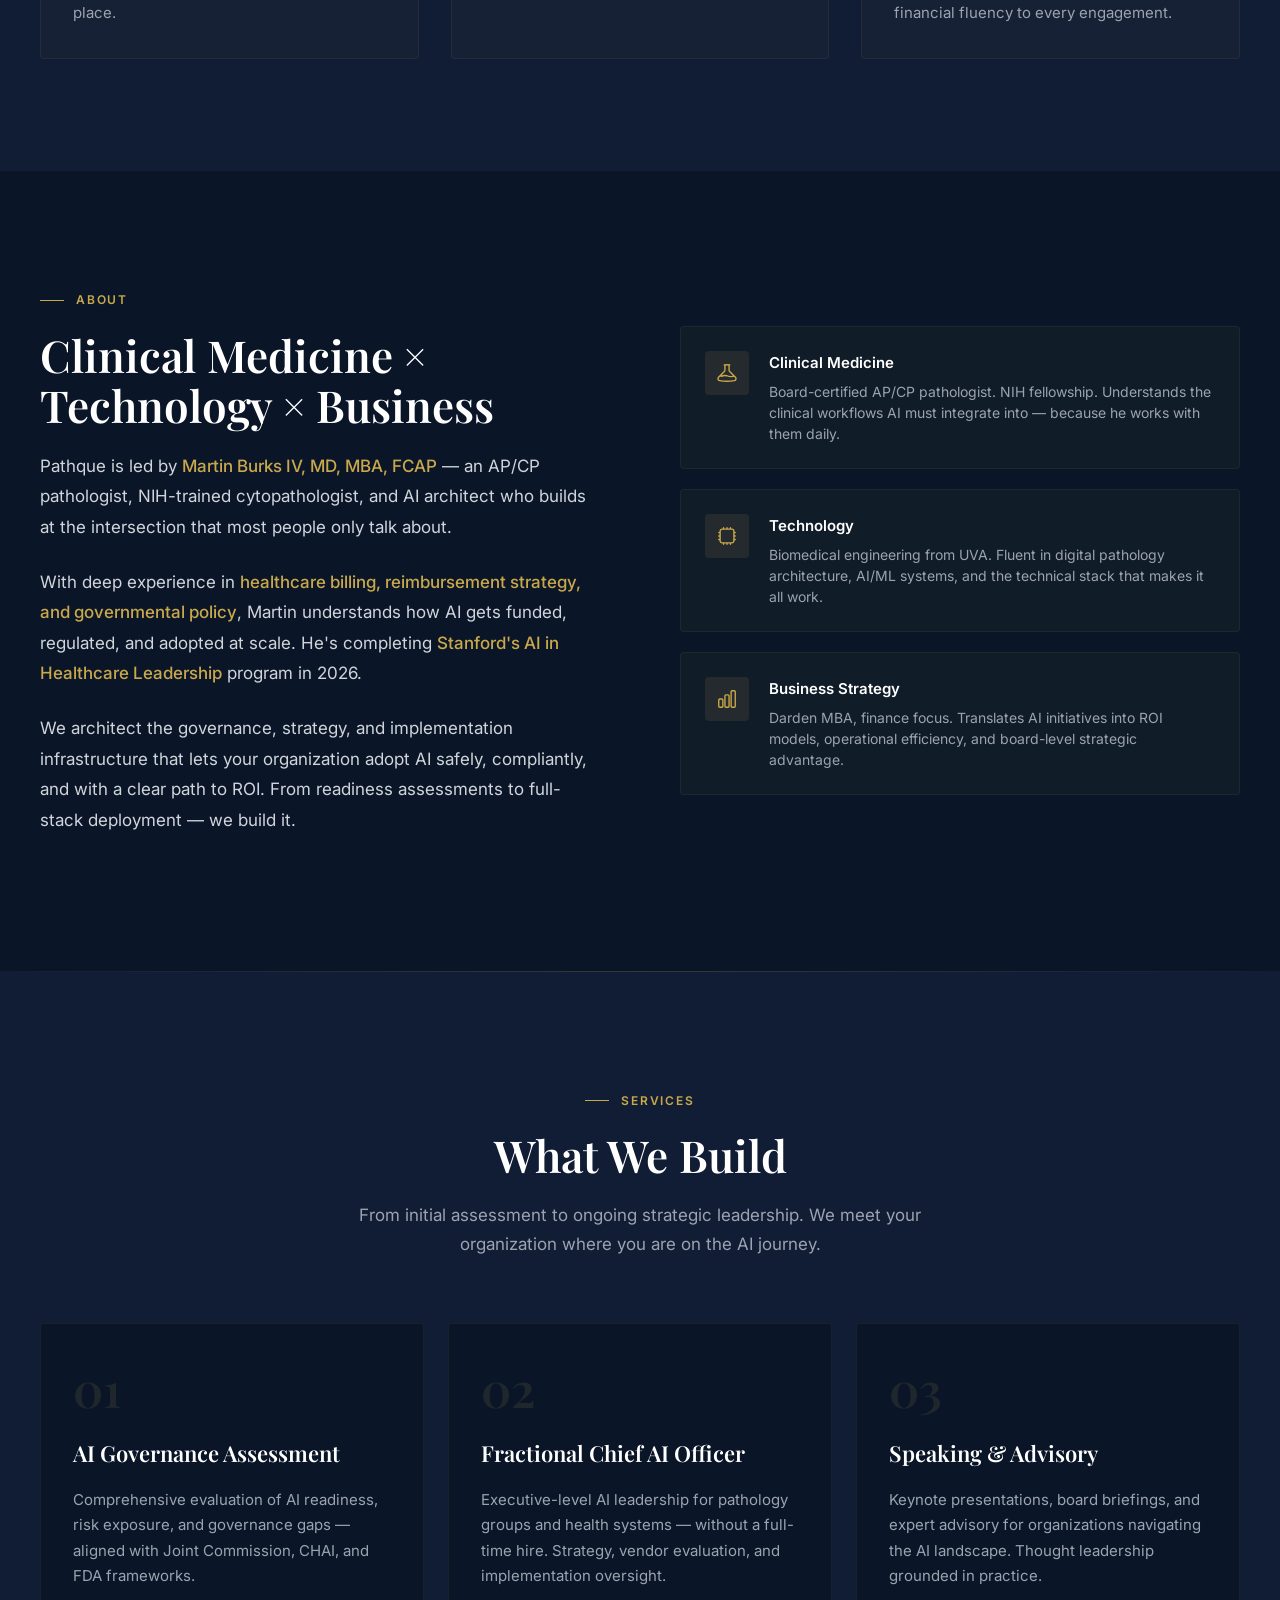
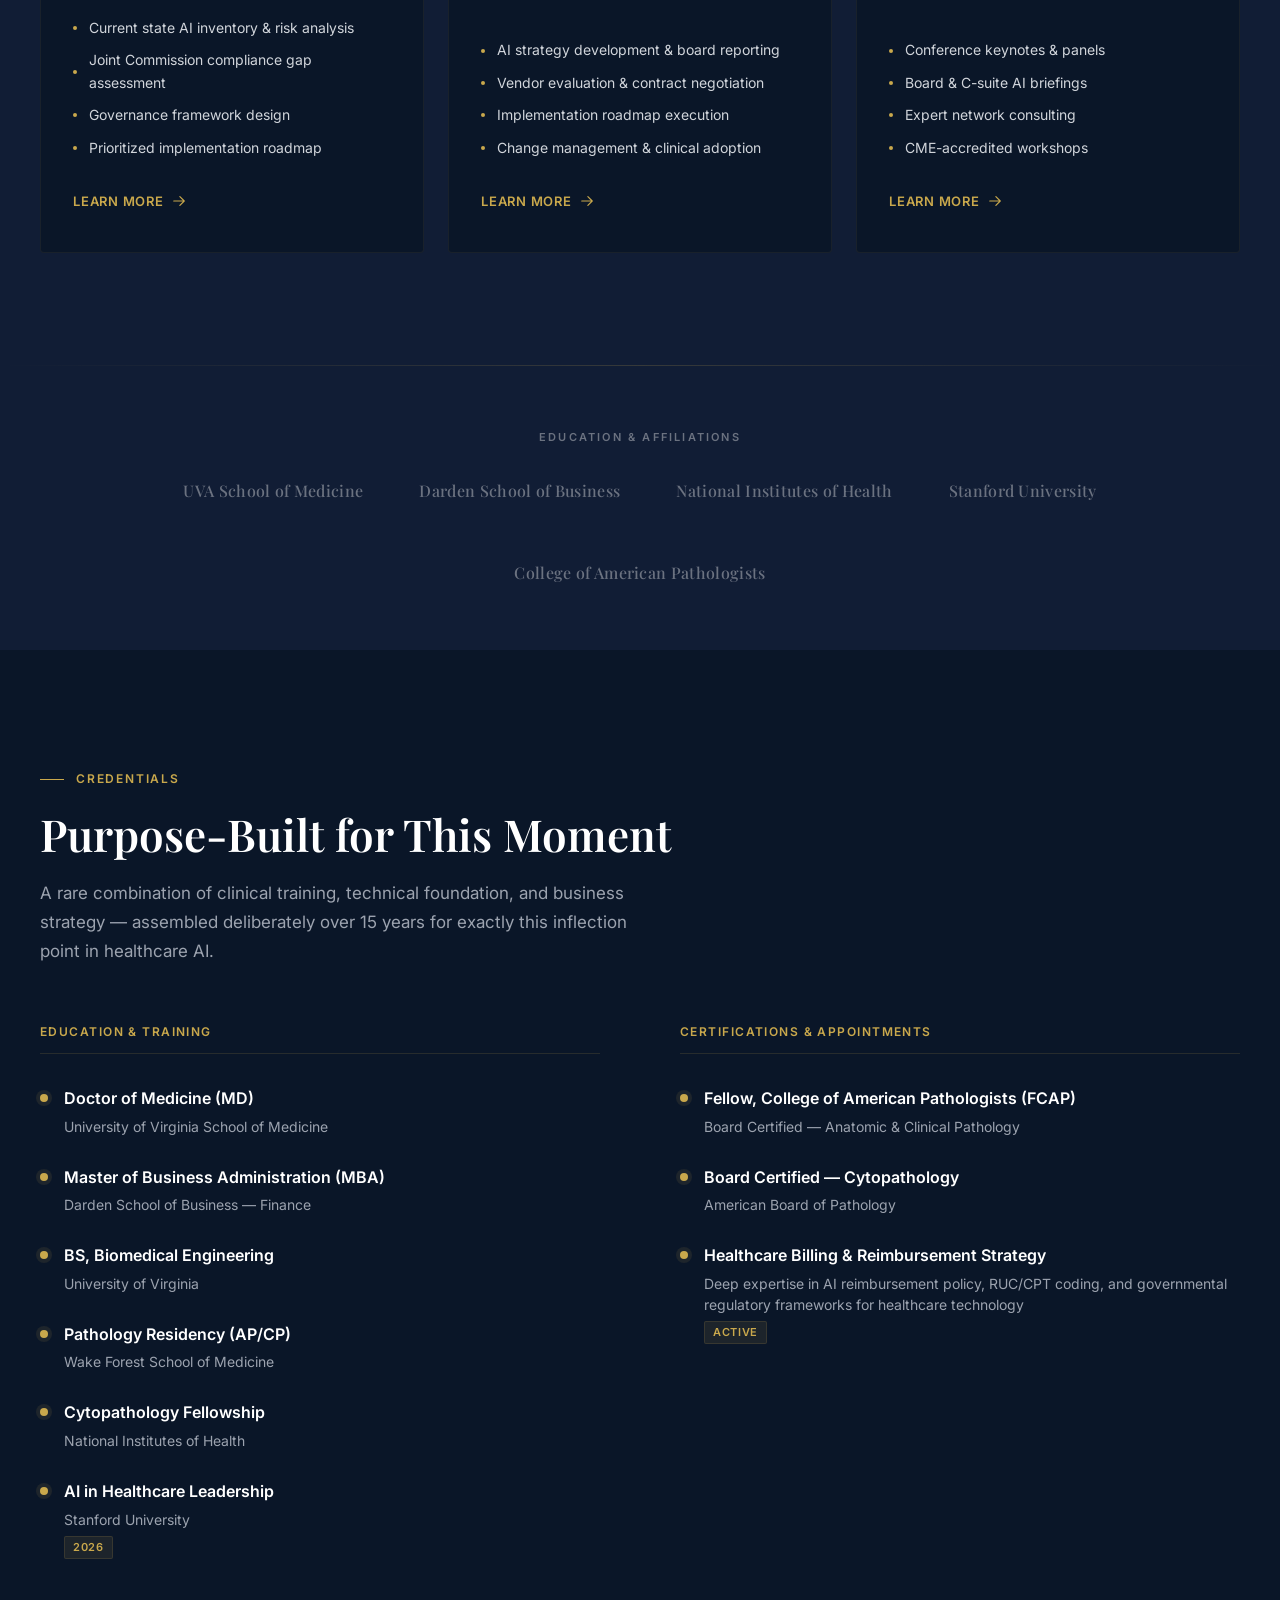
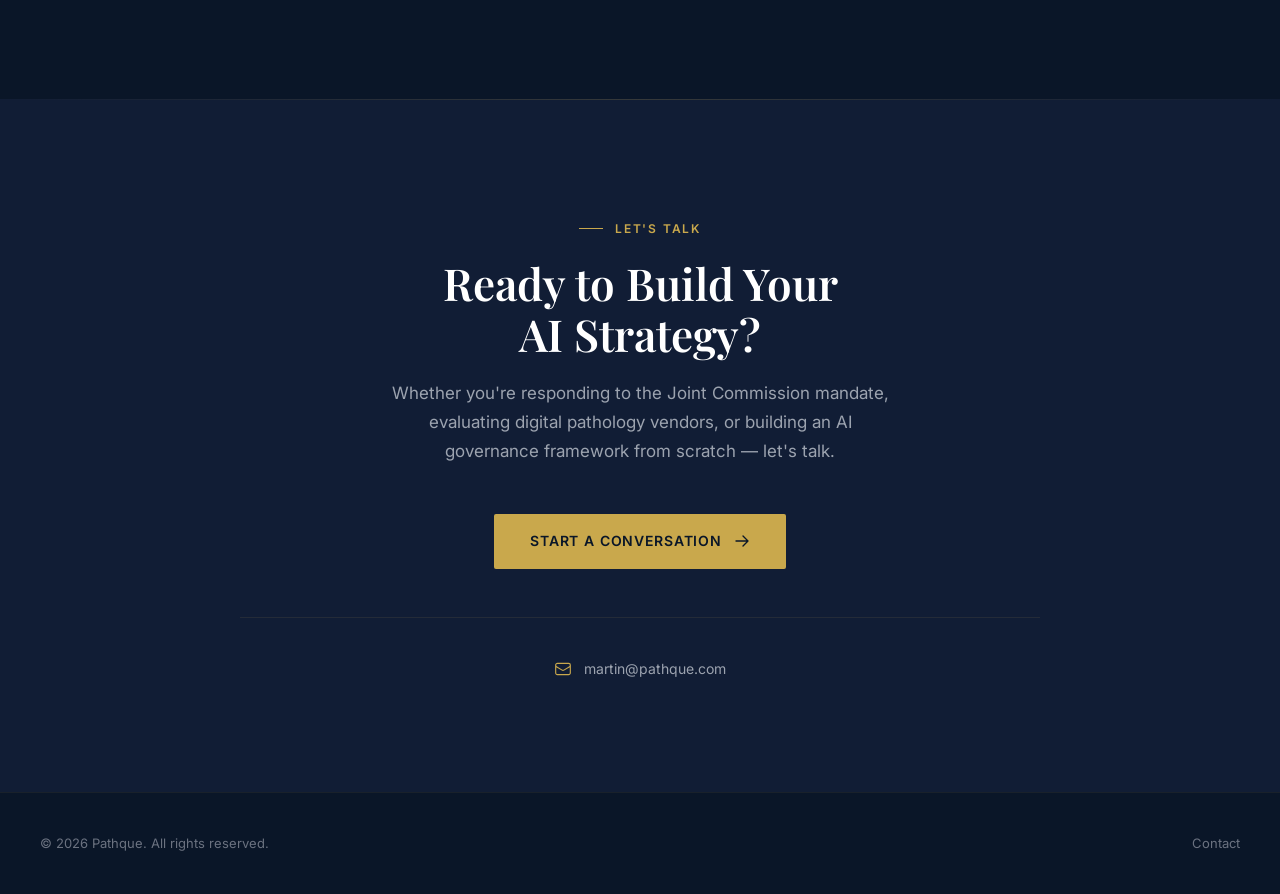
==== commit deb2a6c2: "Replace gmail with martin@pathque.com, remove LinkedIn and Digital Card links" ====
--- a/index.html
+++ b/index.html
@@ -954,7 +954,7 @@
                 <h1 class="hero-title">Healthcare AI strategy.<br>Built from the <em>clinical side</em><br>of the table.</h1>
                 <p class="hero-subtitle">Pathque builds AI governance, strategy, and implementation plans from inside the clinical workflow. Led by a practicing pathologist who architects the technology and understands the business — we deliver strategies that actually work at the point of care.</p>
                 <div class="hero-actions">
-                    <a href="mailto:martin.burksiv@gmail.com?subject=Pathque%20Inquiry" class="btn-primary">
+                    <a href="mailto:martin@pathque.com?subject=Pathque%20Inquiry" class="btn-primary">
                         Start a Conversation
                         <svg xmlns="http://www.w3.org/2000/svg" fill="none" viewBox="0 0 24 24" stroke-width="2" stroke="currentColor"><path stroke-linecap="round" stroke-linejoin="round" d="M13.5 4.5L21 12m0 0l-7.5 7.5M21 12H3"/></svg>
                     </a>
@@ -1079,7 +1079,7 @@
                         <li>Governance framework design</li>
                         <li>Prioritized implementation roadmap</li>
                     </ul>
-                    <a href="mailto:martin.burksiv@gmail.com?subject=AI%20Governance%20Assessment" class="service-link">
+                    <a href="mailto:martin@pathque.com?subject=AI%20Governance%20Assessment" class="service-link">
                         Learn More <svg xmlns="http://www.w3.org/2000/svg" fill="none" viewBox="0 0 24 24" stroke-width="2" stroke="currentColor"><path stroke-linecap="round" stroke-linejoin="round" d="M13.5 4.5L21 12m0 0l-7.5 7.5M21 12H3"/></svg>
                     </a>
                 </div>
@@ -1093,7 +1093,7 @@
                         <li>Implementation roadmap execution</li>
                         <li>Change management & clinical adoption</li>
                     </ul>
-                    <a href="mailto:martin.burksiv@gmail.com?subject=Fractional%20CAIO%20Inquiry" class="service-link">
+                    <a href="mailto:martin@pathque.com?subject=Fractional%20CAIO%20Inquiry" class="service-link">
                         Learn More <svg xmlns="http://www.w3.org/2000/svg" fill="none" viewBox="0 0 24 24" stroke-width="2" stroke="currentColor"><path stroke-linecap="round" stroke-linejoin="round" d="M13.5 4.5L21 12m0 0l-7.5 7.5M21 12H3"/></svg>
                     </a>
                 </div>
@@ -1107,7 +1107,7 @@
                         <li>Expert network consulting</li>
                         <li>CME-accredited workshops</li>
                     </ul>
-                    <a href="mailto:martin.burksiv@gmail.com?subject=Speaking%20Inquiry" class="service-link">
+                    <a href="mailto:martin@pathque.com?subject=Speaking%20Inquiry" class="service-link">
                         Learn More <svg xmlns="http://www.w3.org/2000/svg" fill="none" viewBox="0 0 24 24" stroke-width="2" stroke="currentColor"><path stroke-linecap="round" stroke-linejoin="round" d="M13.5 4.5L21 12m0 0l-7.5 7.5M21 12H3"/></svg>
                     </a>
                 </div>
@@ -1222,24 +1222,17 @@
                 <h2 class="section-title">Ready to Build Your<br>AI Strategy?</h2>
                 <p class="section-desc">Whether you're responding to the Joint Commission mandate, evaluating digital pathology vendors, or building an AI governance framework from scratch — let's talk.</p>
                 <div class="contact-actions">
-                    <a href="mailto:martin.burksiv@gmail.com?subject=Pathque%20Inquiry" class="btn-primary">
+                    <a href="mailto:martin@pathque.com?subject=Pathque%20Inquiry" class="btn-primary">
                         Start a Conversation
                         <svg xmlns="http://www.w3.org/2000/svg" fill="none" viewBox="0 0 24 24" stroke-width="2" stroke="currentColor"><path stroke-linecap="round" stroke-linejoin="round" d="M13.5 4.5L21 12m0 0l-7.5 7.5M21 12H3"/></svg>
                     </a>
                 </div>
                 <div class="contact-details">
-                    <a href="mailto:martin.burksiv@gmail.com" class="contact-detail">
+                    <a href="mailto:martin@pathque.com" class="contact-detail">
                         <svg xmlns="http://www.w3.org/2000/svg" fill="none" viewBox="0 0 24 24" stroke-width="1.5" stroke="currentColor"><path stroke-linecap="round" stroke-linejoin="round" d="M21.75 6.75v10.5a2.25 2.25 0 0 1-2.25 2.25h-15a2.25 2.25 0 0 1-2.25-2.25V6.75m19.5 0A2.25 2.25 0 0 0 19.5 4.5h-15a2.25 2.25 0 0 0-2.25 2.25m19.5 0v.243a2.25 2.25 0 0 1-1.07 1.916l-7.5 4.615a2.25 2.25 0 0 1-2.36 0L3.32 8.91a2.25 2.25 0 0 1-1.07-1.916V6.75"/></svg>
-                        martin.burksiv@gmail.com
+                        martin@pathque.com
                     </a>
-                    <a href="https://linkedin.com/in/martinburks" target="_blank" class="contact-detail">
-                        <svg xmlns="http://www.w3.org/2000/svg" width="18" height="18" viewBox="0 0 24 24" fill="currentColor"><path d="M20.447 20.452h-3.554v-5.569c0-1.328-.027-3.037-1.852-3.037-1.853 0-2.136 1.445-2.136 2.939v5.667H9.351V9h3.414v1.561h.046c.477-.9 1.637-1.85 3.37-1.85 3.601 0 4.267 2.37 4.267 5.455v6.286zM5.337 7.433a2.062 2.062 0 0 1-2.063-2.065 2.064 2.064 0 1 1 2.063 2.065zm1.782 13.019H3.555V9h3.564v11.452zM22.225 0H1.771C.792 0 0 .774 0 1.729v20.542C0 23.227.792 24 1.771 24h20.451C23.2 24 24 23.227 24 22.271V1.729C24 .774 23.2 0 22.222 0h.003z"/></svg>
-                        LinkedIn
-                    </a>
-                    <a href="card/" class="contact-detail">
-                        <svg xmlns="http://www.w3.org/2000/svg" fill="none" viewBox="0 0 24 24" stroke-width="1.5" stroke="currentColor"><path stroke-linecap="round" stroke-linejoin="round" d="M15 9h3.75M15 12h3.75M15 15h3.75M4.5 19.5h15a2.25 2.25 0 0 0 2.25-2.25V6.75A2.25 2.25 0 0 0 19.5 4.5h-15A2.25 2.25 0 0 0 2.25 6.75v10.5A2.25 2.25 0 0 0 4.5 19.5Zm6-10.125a1.875 1.875 0 1 1-3.75 0 1.875 1.875 0 0 1 3.75 0Zm1.294 6.336a6.721 6.721 0 0 1-3.17.789 6.721 6.721 0 0 1-3.168-.789 3.376 3.376 0 0 1 6.338 0Z"/></svg>
-                        Digital Card
-                    </a>
+
                 </div>
             </div>
         </div>
@@ -1250,9 +1243,7 @@
         <div class="footer-inner">
             <div class="footer-text">&copy; 2026 Pathque. All rights reserved.</div>
             <div class="footer-links">
-                <a href="https://linkedin.com/in/martinburks" target="_blank">LinkedIn</a>
-                <a href="card/">Digital Card</a>
-                <a href="mailto:martin.burksiv@gmail.com">Contact</a>
+                <a href="mailto:martin@pathque.com">Contact</a>
             </div>
         </div>
     </footer>
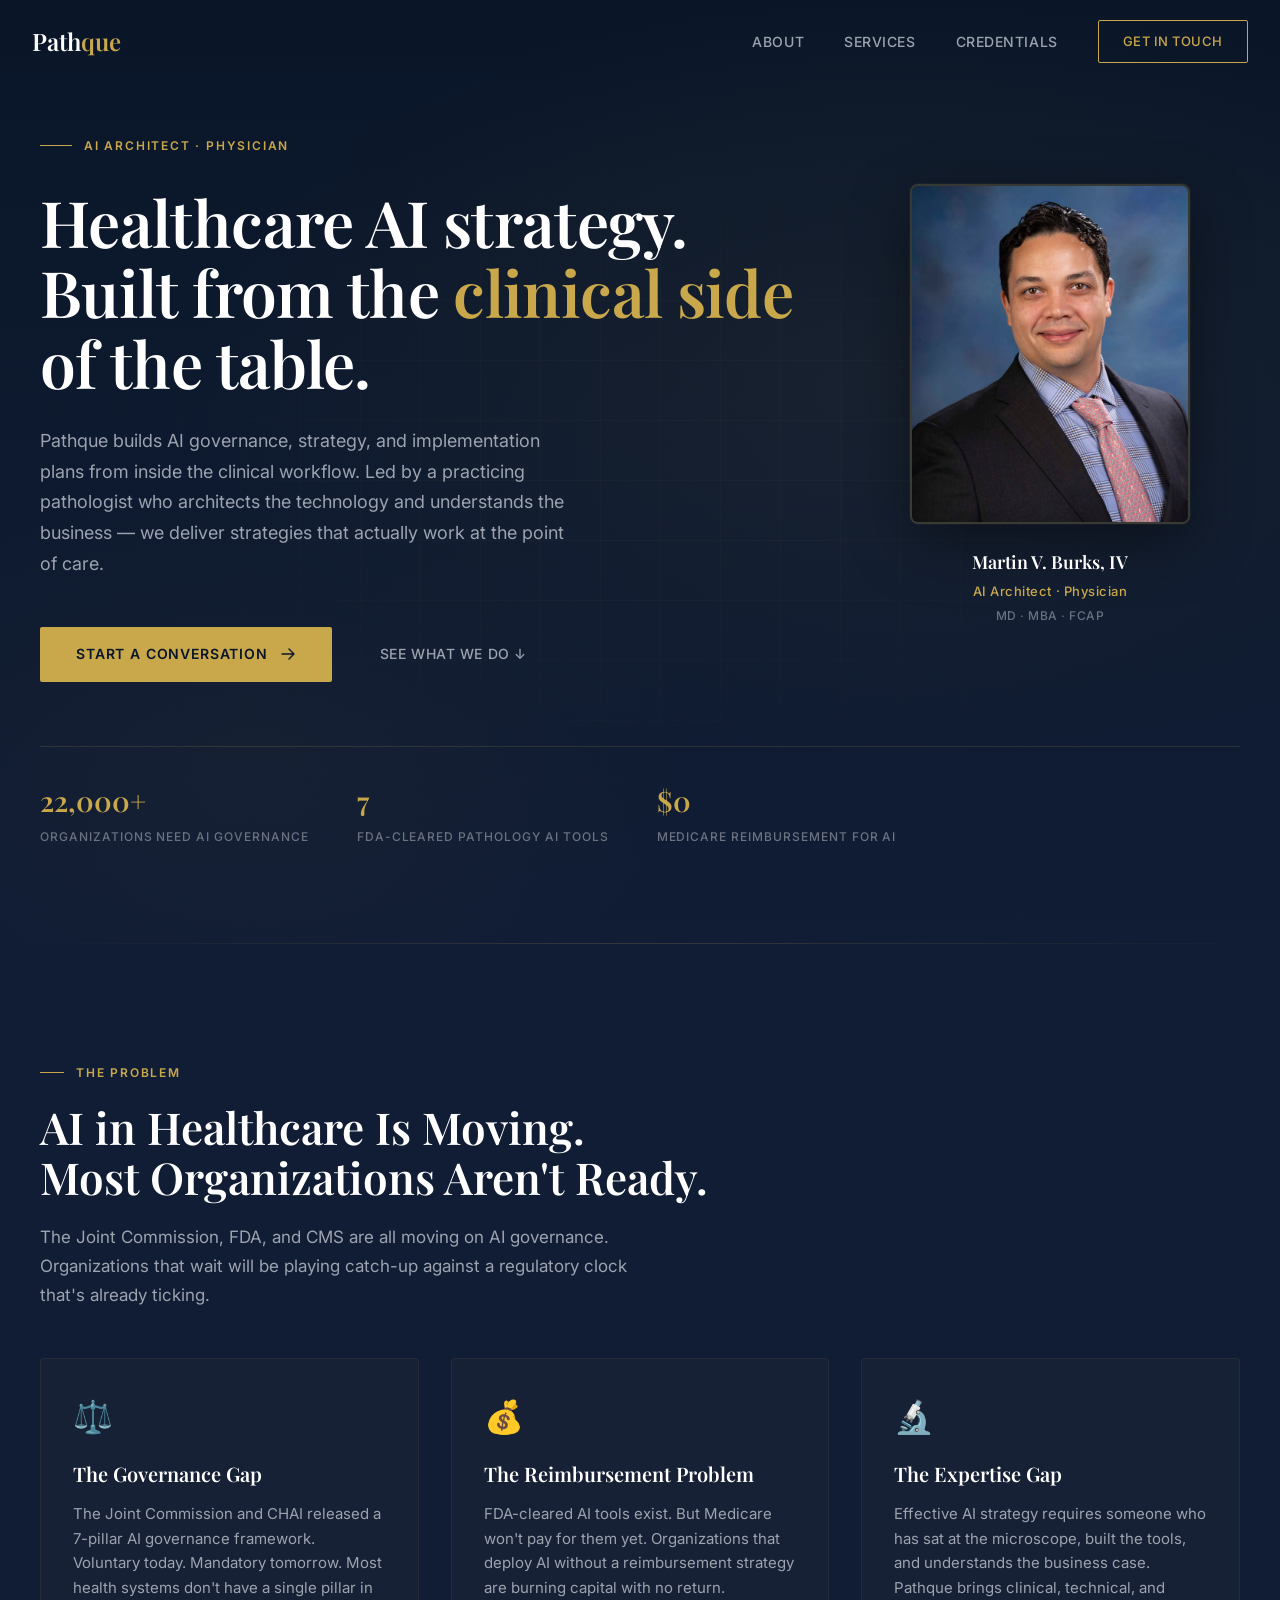
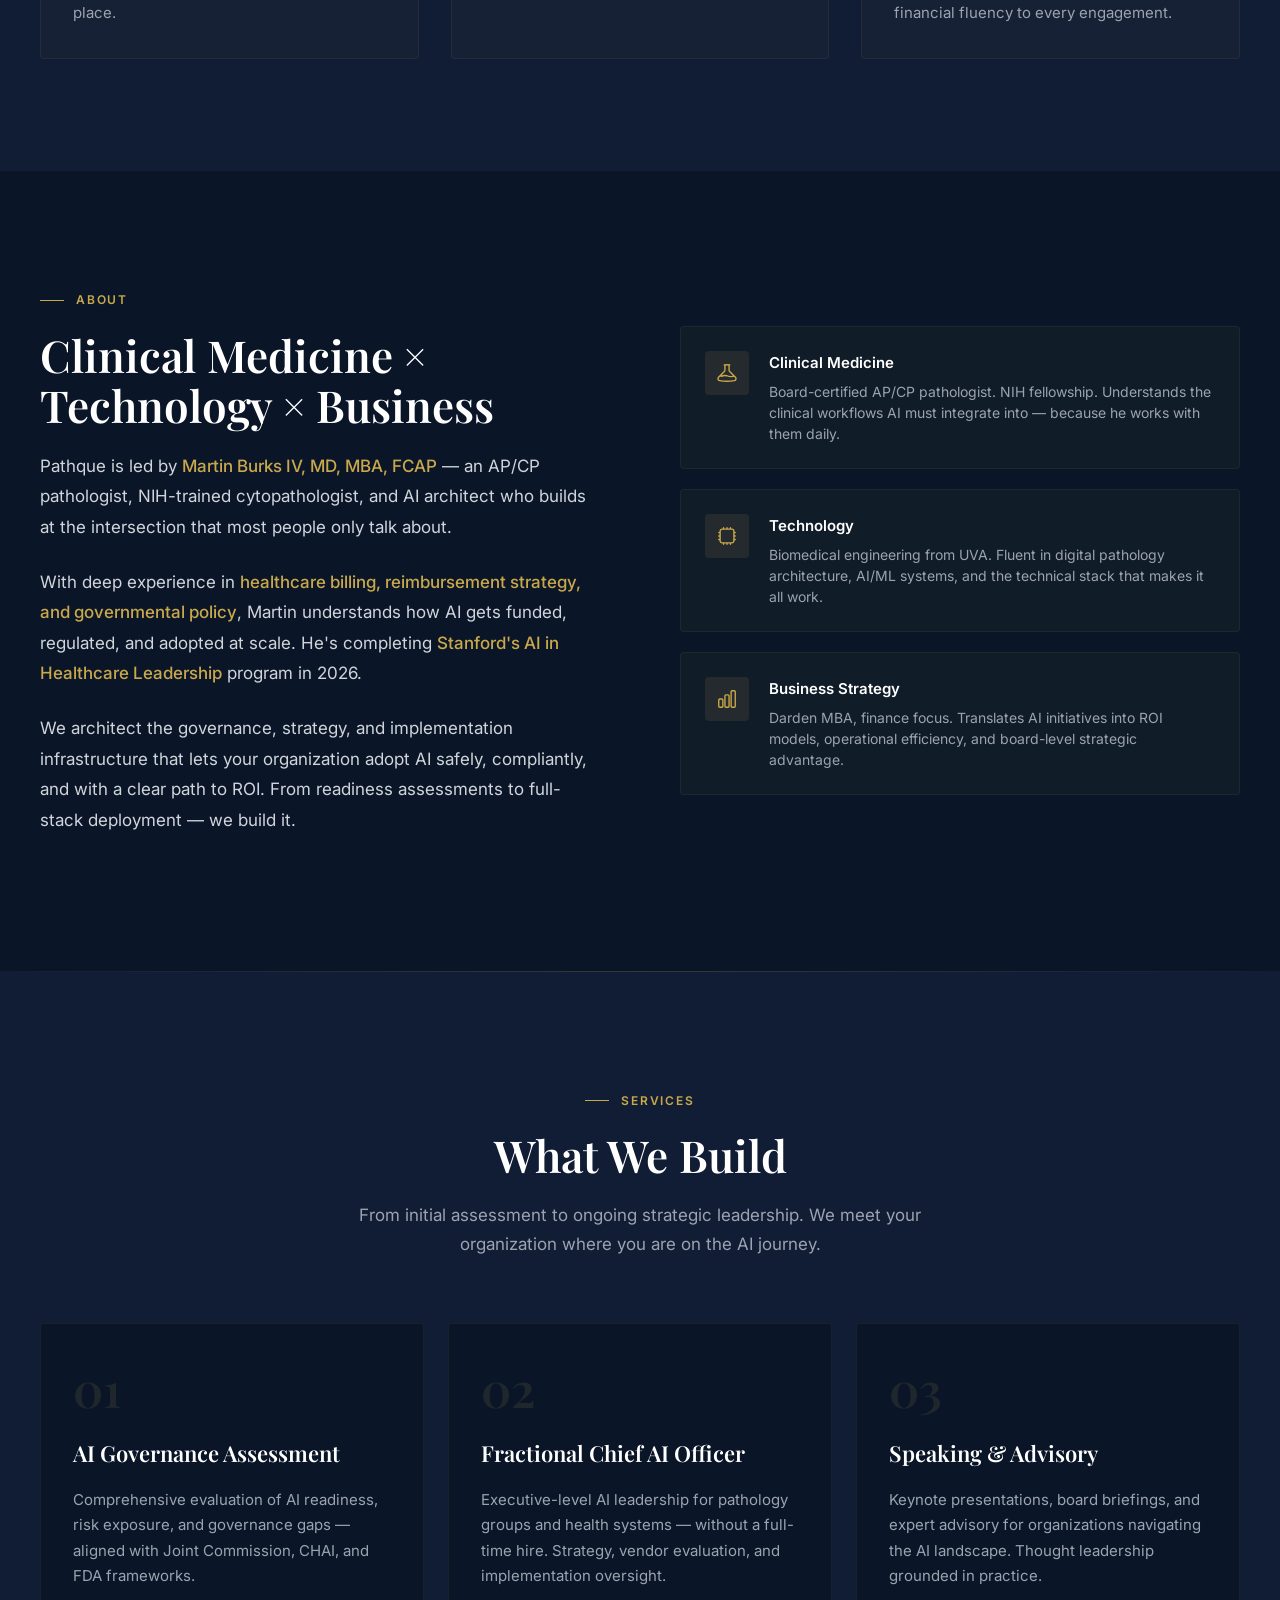
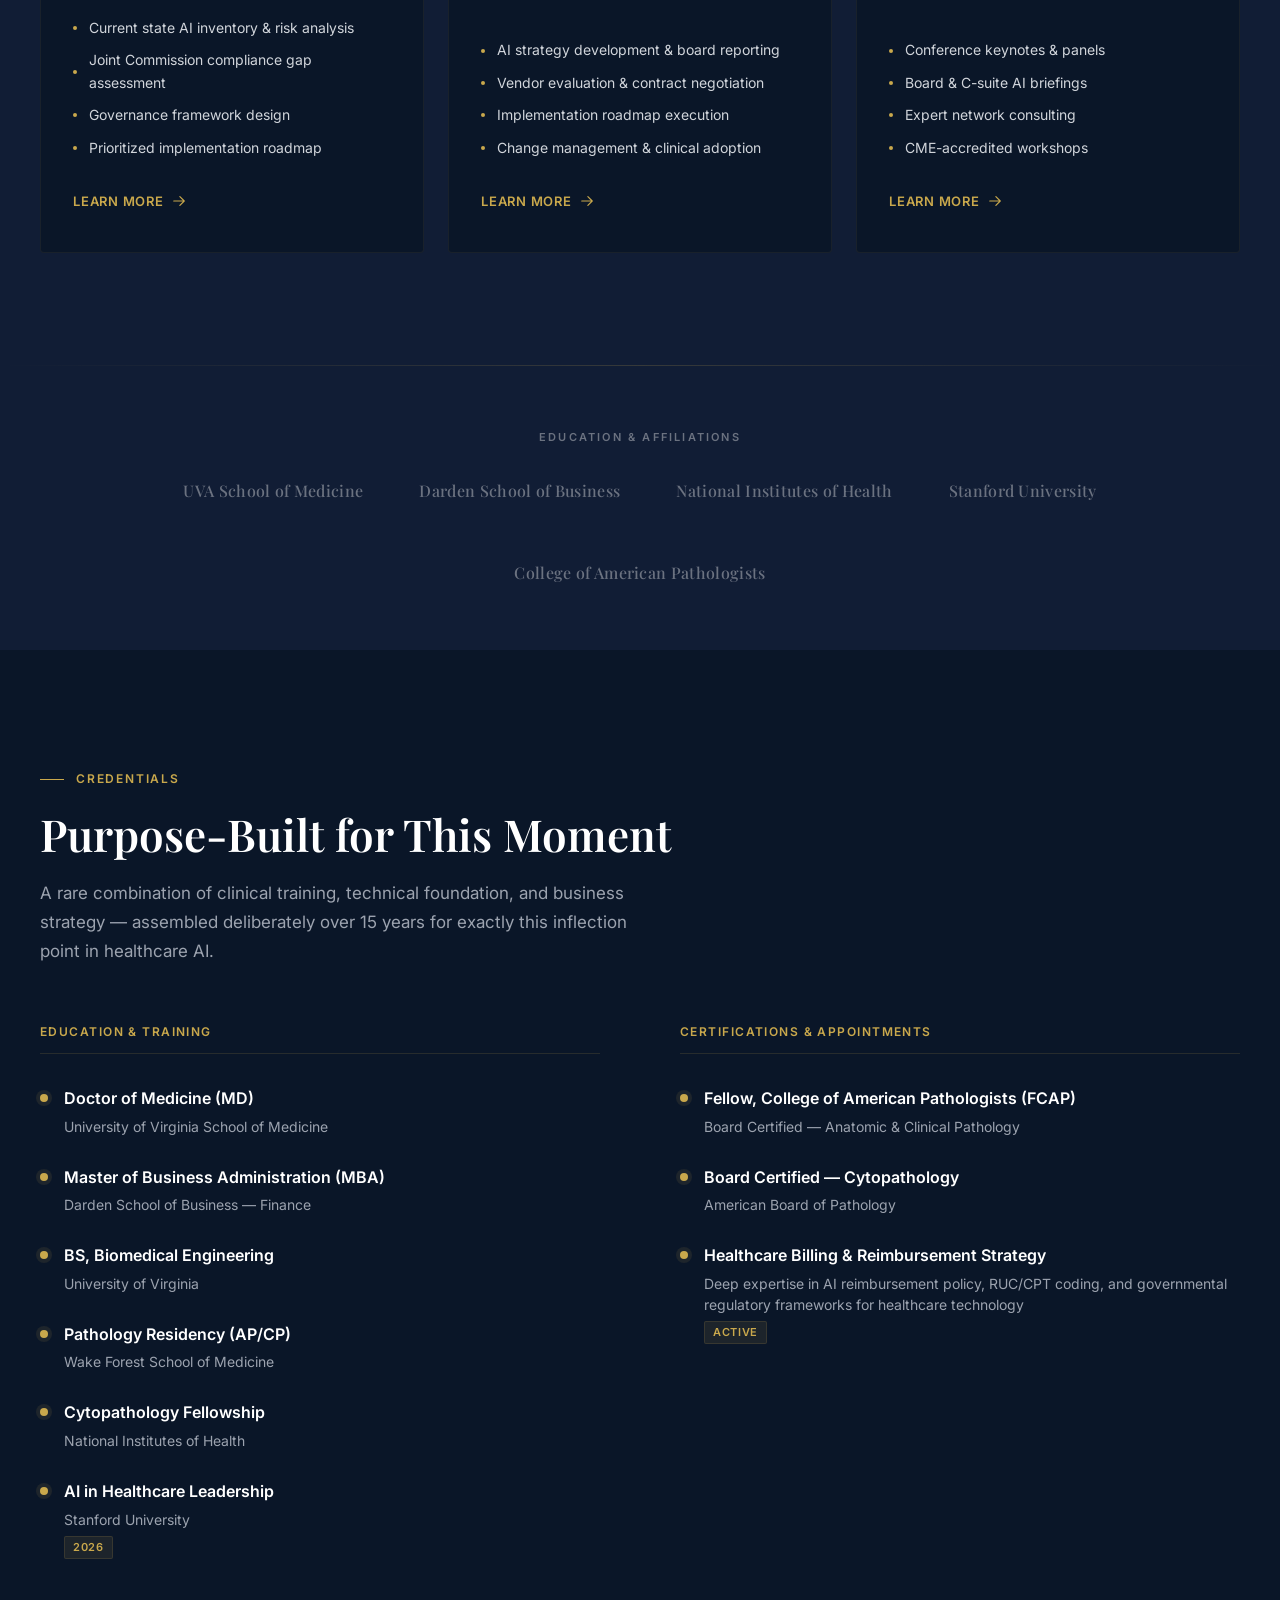
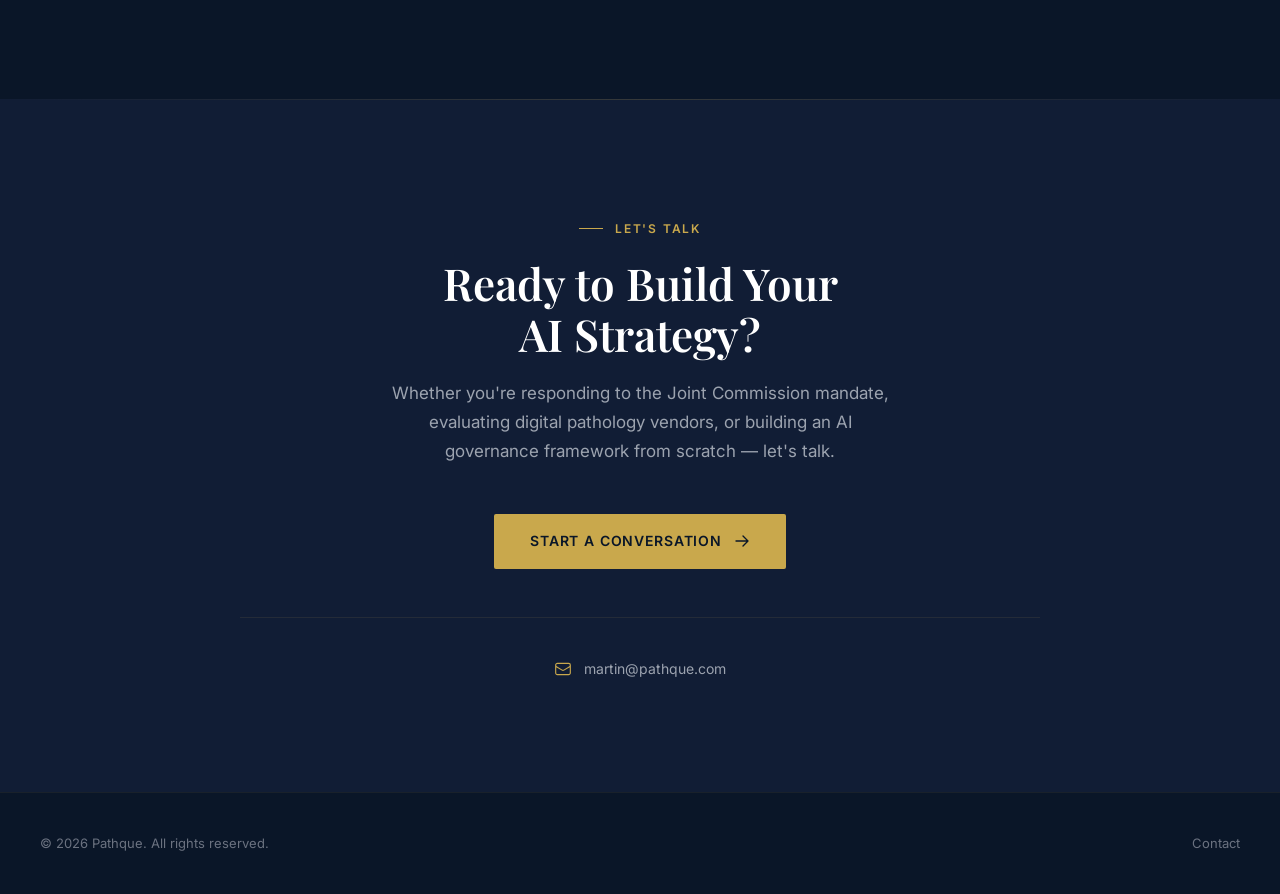
==== commit 3e48f766: "Remove Digital Card from nav, all links point to pathque email" ====
--- a/index.html
+++ b/index.html
@@ -925,7 +925,7 @@
             <li><a href="#about">About</a></li>
             <li><a href="#services">Services</a></li>
             <li><a href="#credentials">Credentials</a></li>
-            <li><a href="card/" style="color:var(--gray-300)">Digital Card</a></li>
+
             <li><a href="#contact" class="nav-cta">Get in Touch</a></li>
         </ul>
         <button class="nav-toggle" id="navToggle" aria-label="Open menu">
@@ -941,7 +941,7 @@
         <a href="#about" onclick="closeMobile()">About</a>
         <a href="#services" onclick="closeMobile()">Services</a>
         <a href="#credentials" onclick="closeMobile()">Credentials</a>
-        <a href="card/" onclick="closeMobile()">Digital Card</a>
+
         <a href="#contact" onclick="closeMobile()">Get in Touch</a>
     </div>
 
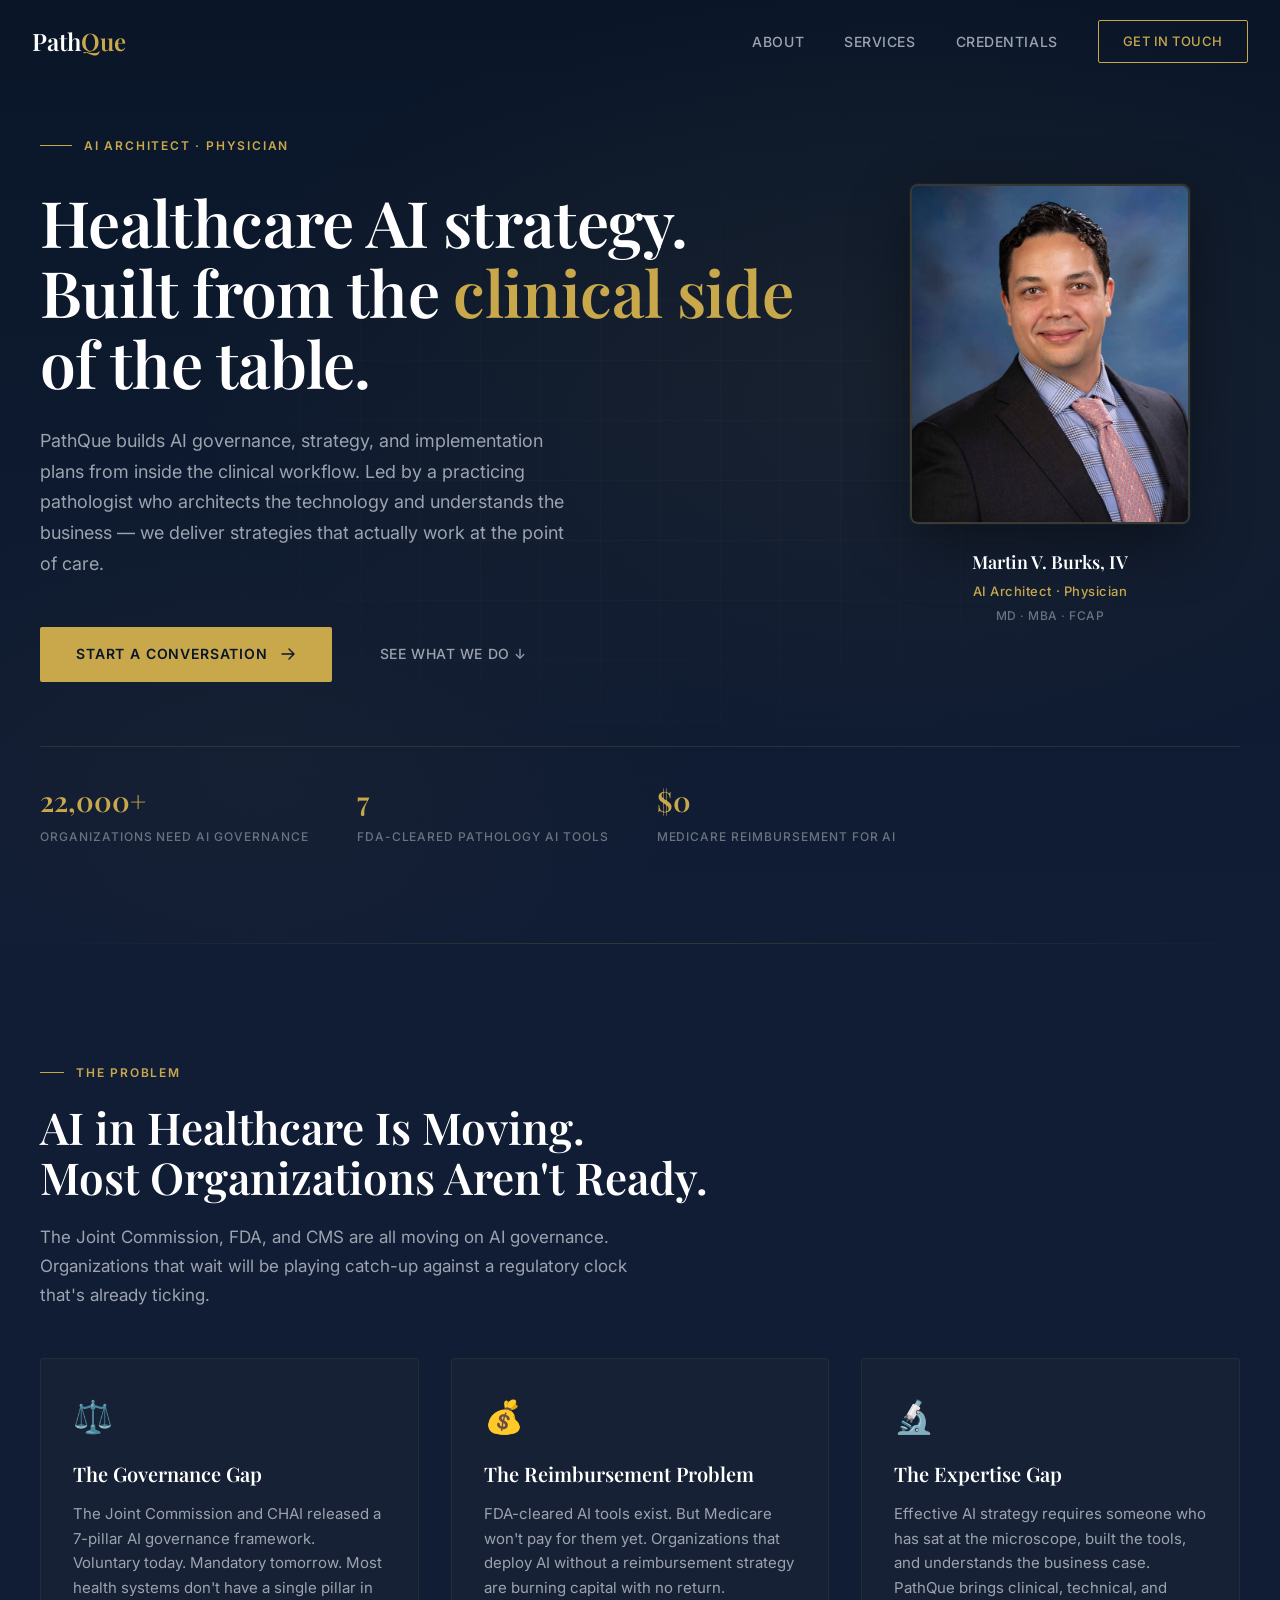
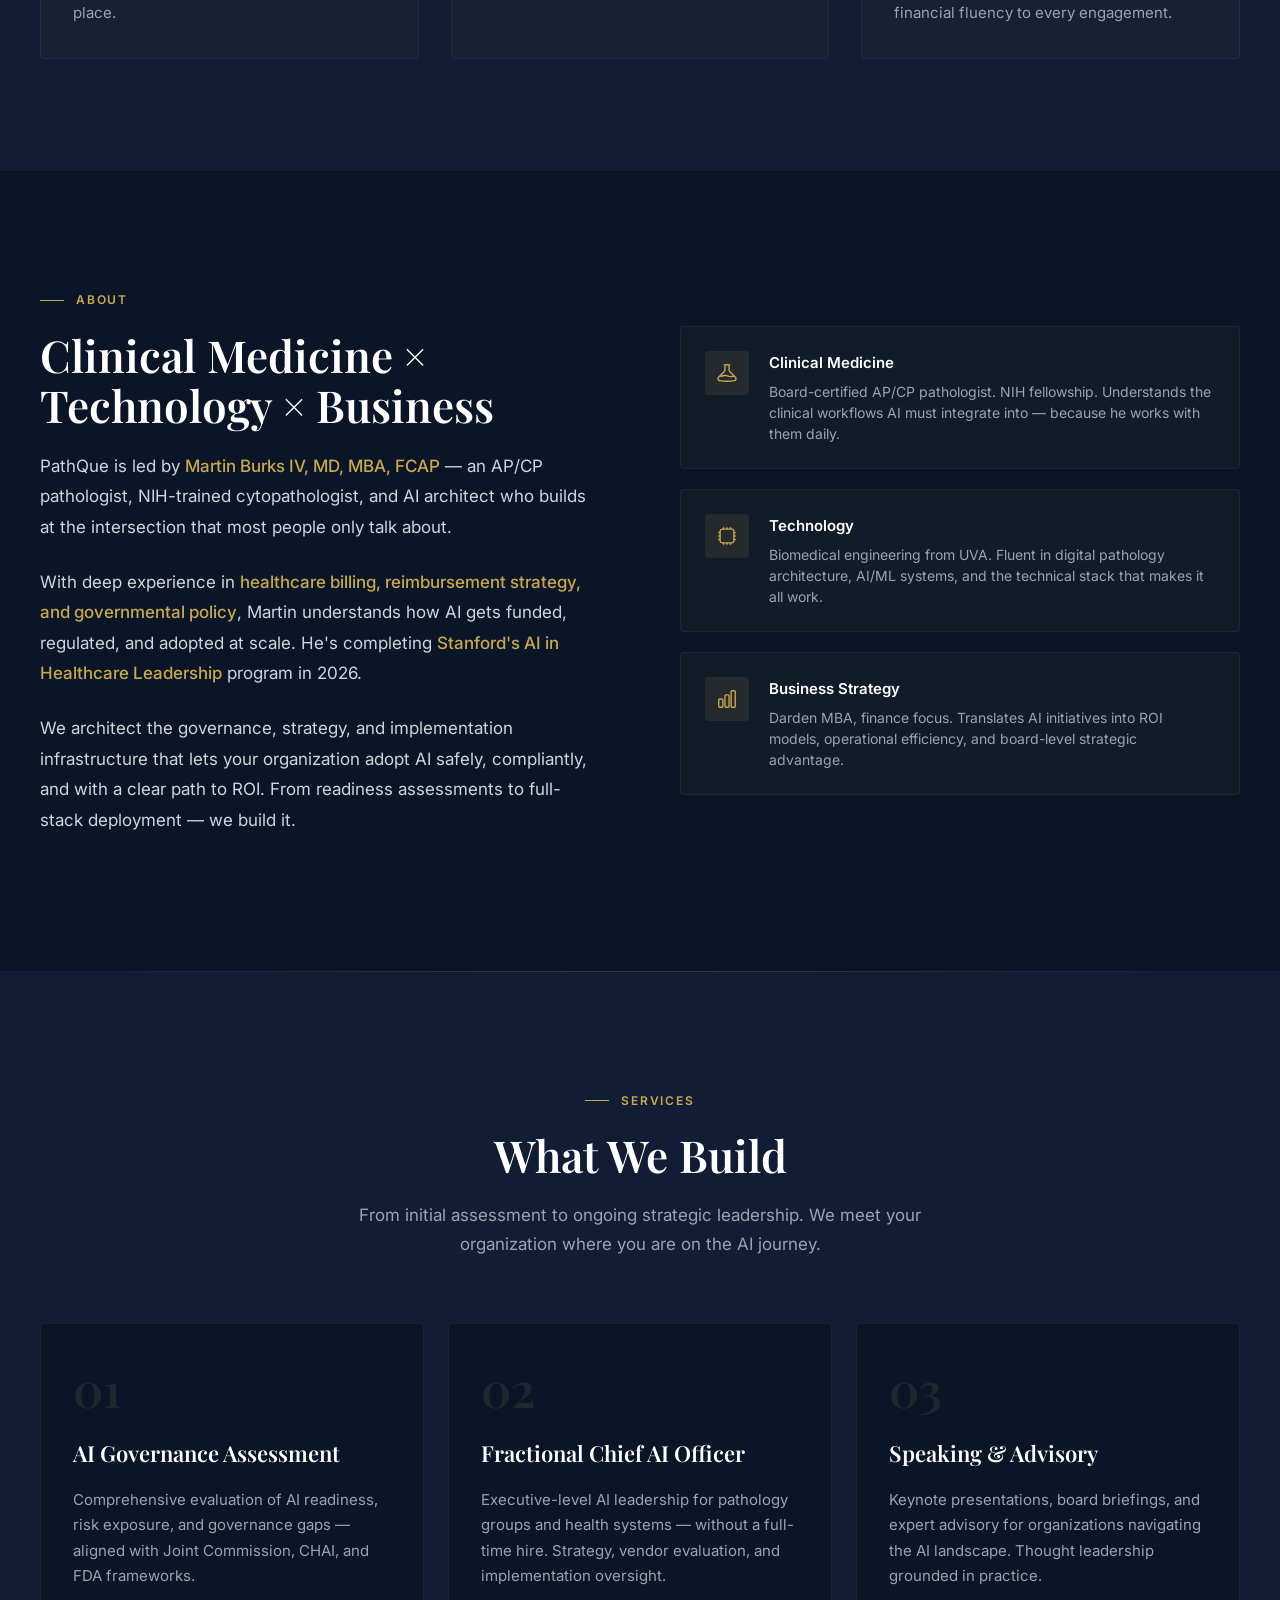
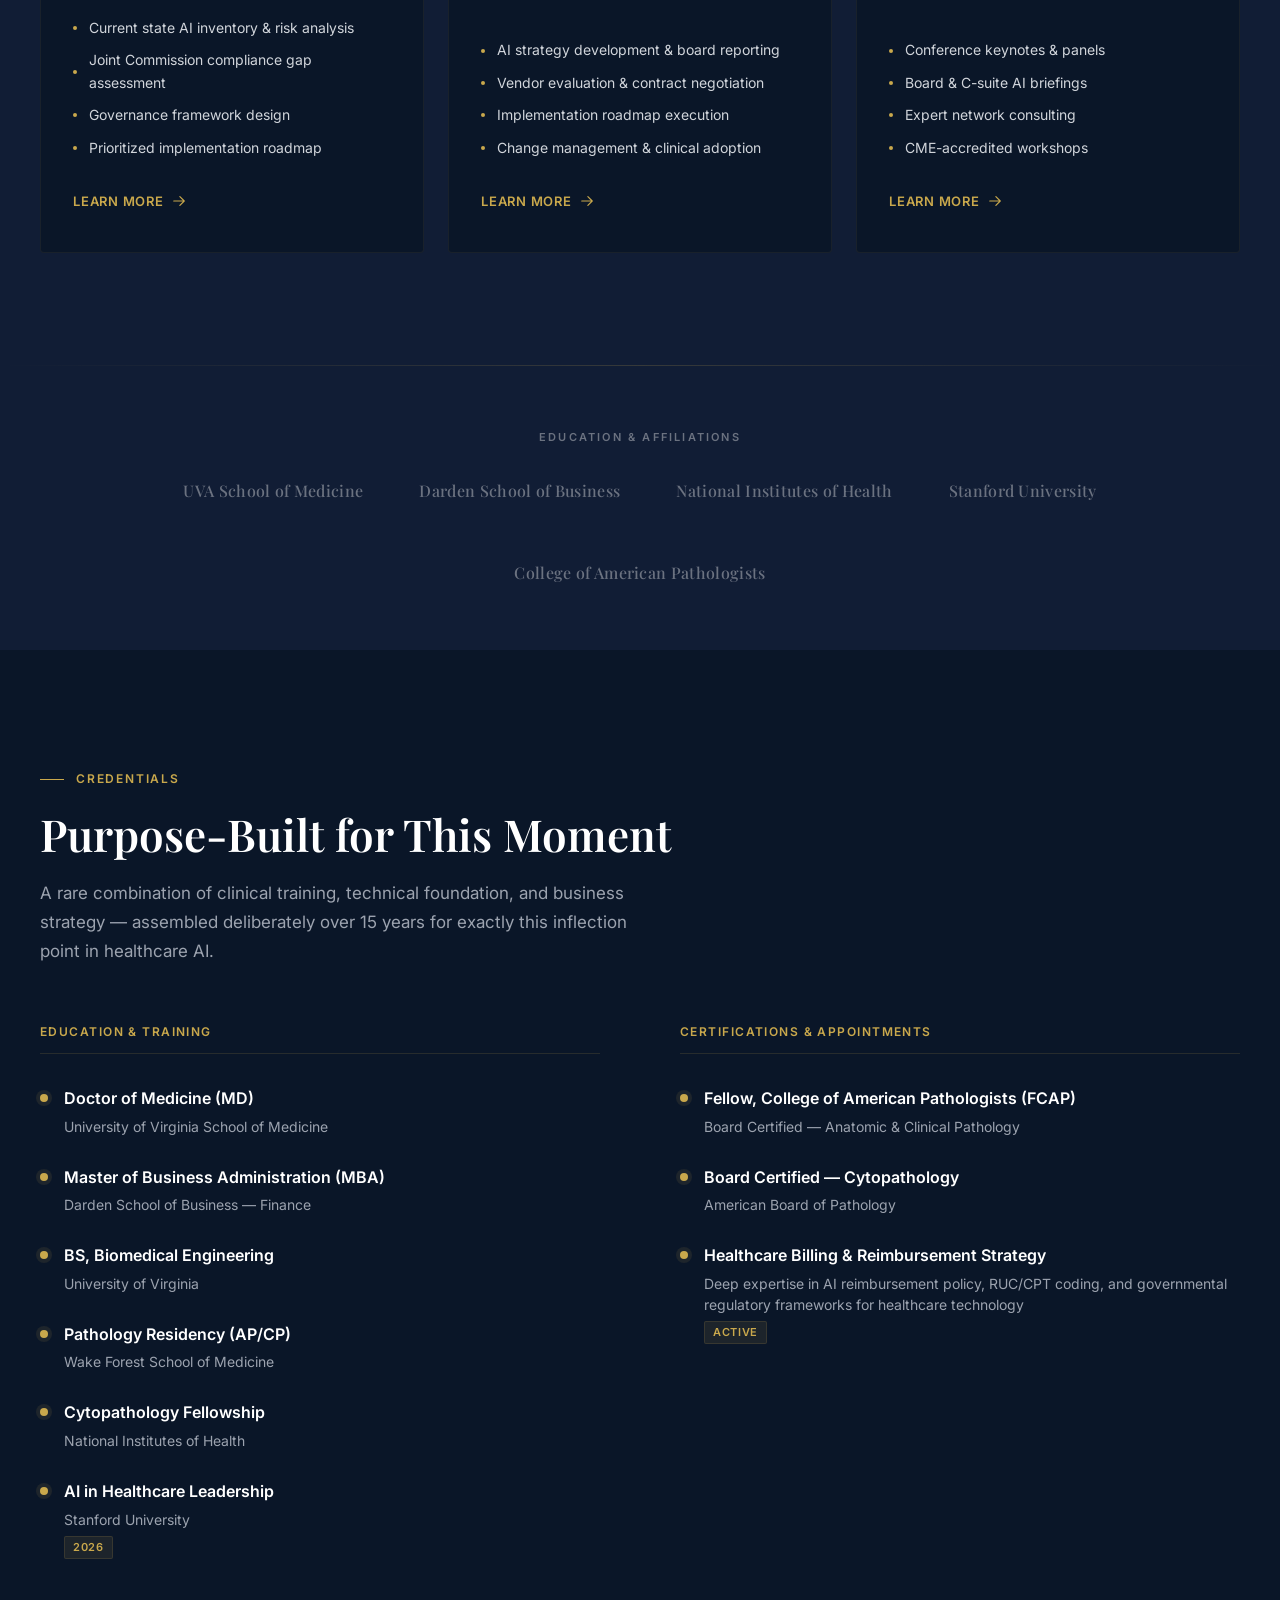
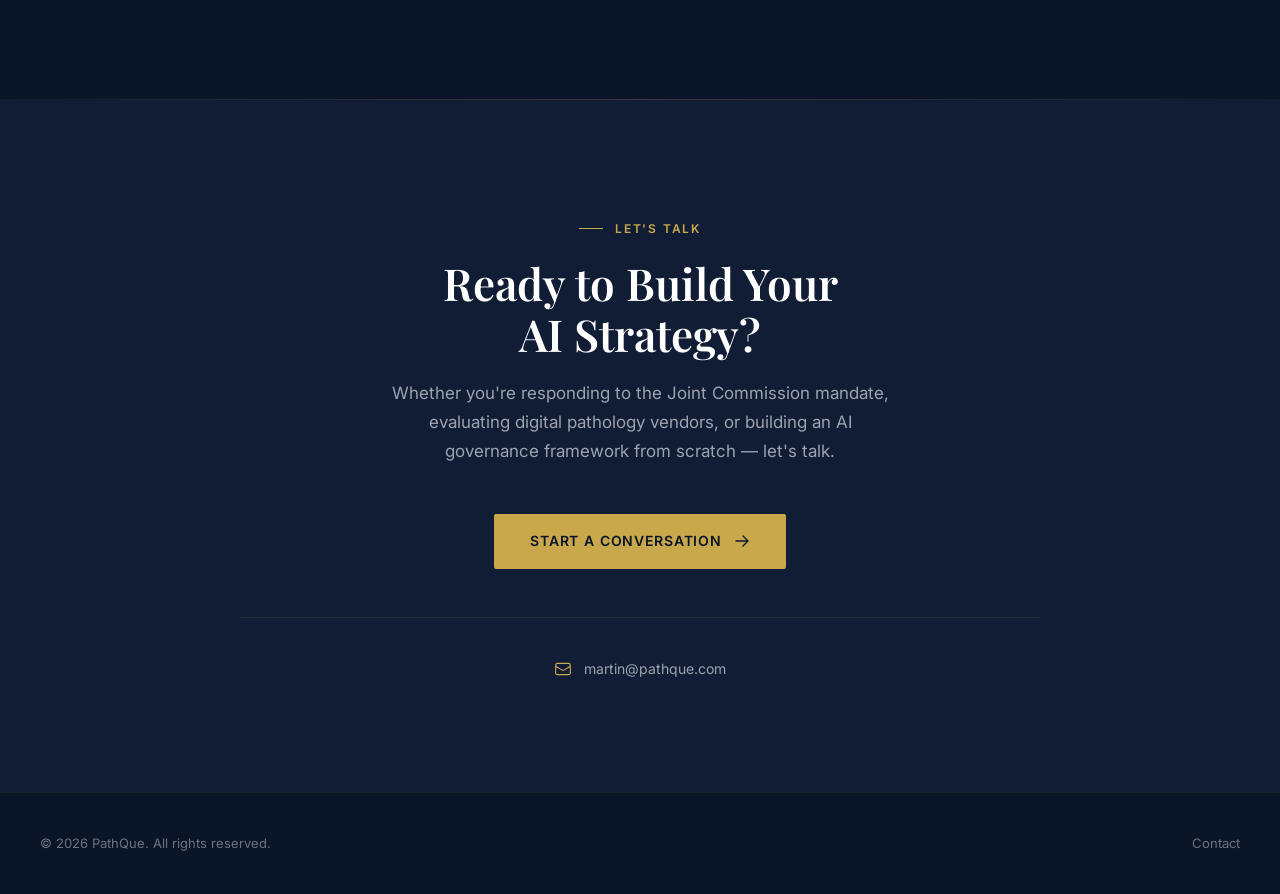
==== commit 231441ac: "Update branding: Pathque -> PathQue (capital Q)" ====
--- a/index.html
+++ b/index.html
@@ -3,10 +3,10 @@
 <head>
     <meta charset="UTF-8">
     <meta name="viewport" content="width=device-width, initial-scale=1.0">
-    <title>Pathque — AI Strategy for Healthcare, Built by a Physician</title>
-    <meta name="description" content="Pathque helps pathology and healthcare organizations build AI governance, strategy, and implementation. Led by Martin Burks IV, MD, MBA, FCAP — AI Architect & Physician.">
+    <title>PathQue — AI Strategy for Healthcare, Built by a Physician</title>
+    <meta name="description" content="PathQue helps pathology and healthcare organizations build AI governance, strategy, and implementation. Led by Martin Burks IV, MD, MBA, FCAP — AI Architect & Physician.">
     <meta name="keywords" content="AI governance, pathology, digital pathology, healthcare AI, consulting, AI strategy, physician leadership">
-    <meta property="og:title" content="Pathque — AI Strategy for Healthcare, Built by a Physician">
+    <meta property="og:title" content="PathQue — AI Strategy for Healthcare, Built by a Physician">
     <meta property="og:description" content="AI governance and strategy for pathology organizations. Clinical expertise meets AI architecture.">
     <meta property="og:type" content="website">
     <meta property="og:url" content="https://pathque.com">
@@ -920,7 +920,7 @@
 
     <!-- NAV -->
     <nav class="nav" id="nav">
-        <a href="#" class="nav-logo">Path<span>que</span></a>
+        <a href="#" class="nav-logo">Path<span>Que</span></a>
         <ul class="nav-links">
             <li><a href="#about">About</a></li>
             <li><a href="#services">Services</a></li>
@@ -952,9 +952,9 @@
             <div class="hero-text">
                 <div class="hero-label">AI Architect · Physician</div>
                 <h1 class="hero-title">Healthcare AI strategy.<br>Built from the <em>clinical side</em><br>of the table.</h1>
-                <p class="hero-subtitle">Pathque builds AI governance, strategy, and implementation plans from inside the clinical workflow. Led by a practicing pathologist who architects the technology and understands the business — we deliver strategies that actually work at the point of care.</p>
+                <p class="hero-subtitle">PathQue builds AI governance, strategy, and implementation plans from inside the clinical workflow. Led by a practicing pathologist who architects the technology and understands the business — we deliver strategies that actually work at the point of care.</p>
                 <div class="hero-actions">
-                    <a href="mailto:martin@pathque.com?subject=Pathque%20Inquiry" class="btn-primary">
+                    <a href="mailto:martin@pathque.com?subject=PathQue%20Inquiry" class="btn-primary">
                         Start a Conversation
                         <svg xmlns="http://www.w3.org/2000/svg" fill="none" viewBox="0 0 24 24" stroke-width="2" stroke="currentColor"><path stroke-linecap="round" stroke-linejoin="round" d="M13.5 4.5L21 12m0 0l-7.5 7.5M21 12H3"/></svg>
                     </a>
@@ -1010,7 +1010,7 @@
                 <div class="urgency-card reveal">
                     <div class="urgency-icon">🔬</div>
                     <h3>The Expertise Gap</h3>
-                    <p>Effective AI strategy requires someone who has sat at the microscope, built the tools, and understands the business case. Pathque brings clinical, technical, and financial fluency to every engagement.</p>
+                    <p>Effective AI strategy requires someone who has sat at the microscope, built the tools, and understands the business case. PathQue brings clinical, technical, and financial fluency to every engagement.</p>
                 </div>
             </div>
         </div>
@@ -1023,7 +1023,7 @@
                 <div class="about-text reveal">
                     <div class="section-label">About</div>
                     <h2 class="section-title">Clinical Medicine × Technology × Business</h2>
-                    <p>Pathque is led by <span class="about-highlight">Martin Burks IV, MD, MBA, FCAP</span> — an AP/CP pathologist, NIH-trained cytopathologist, and AI architect who builds at the intersection that most people only talk about.</p>
+                    <p>PathQue is led by <span class="about-highlight">Martin Burks IV, MD, MBA, FCAP</span> — an AP/CP pathologist, NIH-trained cytopathologist, and AI architect who builds at the intersection that most people only talk about.</p>
                     <p>With deep experience in <span class="about-highlight">healthcare billing, reimbursement strategy, and governmental policy</span>, Martin understands how AI gets funded, regulated, and adopted at scale. He's completing <span class="about-highlight">Stanford's AI in Healthcare Leadership</span> program in 2026.</p>
                     <p>We architect the governance, strategy, and implementation infrastructure that lets your organization adopt AI safely, compliantly, and with a clear path to ROI. From readiness assessments to full-stack deployment — we build it.</p>
                 </div>
@@ -1222,7 +1222,7 @@
                 <h2 class="section-title">Ready to Build Your<br>AI Strategy?</h2>
                 <p class="section-desc">Whether you're responding to the Joint Commission mandate, evaluating digital pathology vendors, or building an AI governance framework from scratch — let's talk.</p>
                 <div class="contact-actions">
-                    <a href="mailto:martin@pathque.com?subject=Pathque%20Inquiry" class="btn-primary">
+                    <a href="mailto:martin@pathque.com?subject=PathQue%20Inquiry" class="btn-primary">
                         Start a Conversation
                         <svg xmlns="http://www.w3.org/2000/svg" fill="none" viewBox="0 0 24 24" stroke-width="2" stroke="currentColor"><path stroke-linecap="round" stroke-linejoin="round" d="M13.5 4.5L21 12m0 0l-7.5 7.5M21 12H3"/></svg>
                     </a>
@@ -1241,7 +1241,7 @@
     <!-- FOOTER -->
     <footer class="footer">
         <div class="footer-inner">
-            <div class="footer-text">&copy; 2026 Pathque. All rights reserved.</div>
+            <div class="footer-text">&copy; 2026 PathQue. All rights reserved.</div>
             <div class="footer-links">
                 <a href="mailto:martin@pathque.com">Contact</a>
             </div>
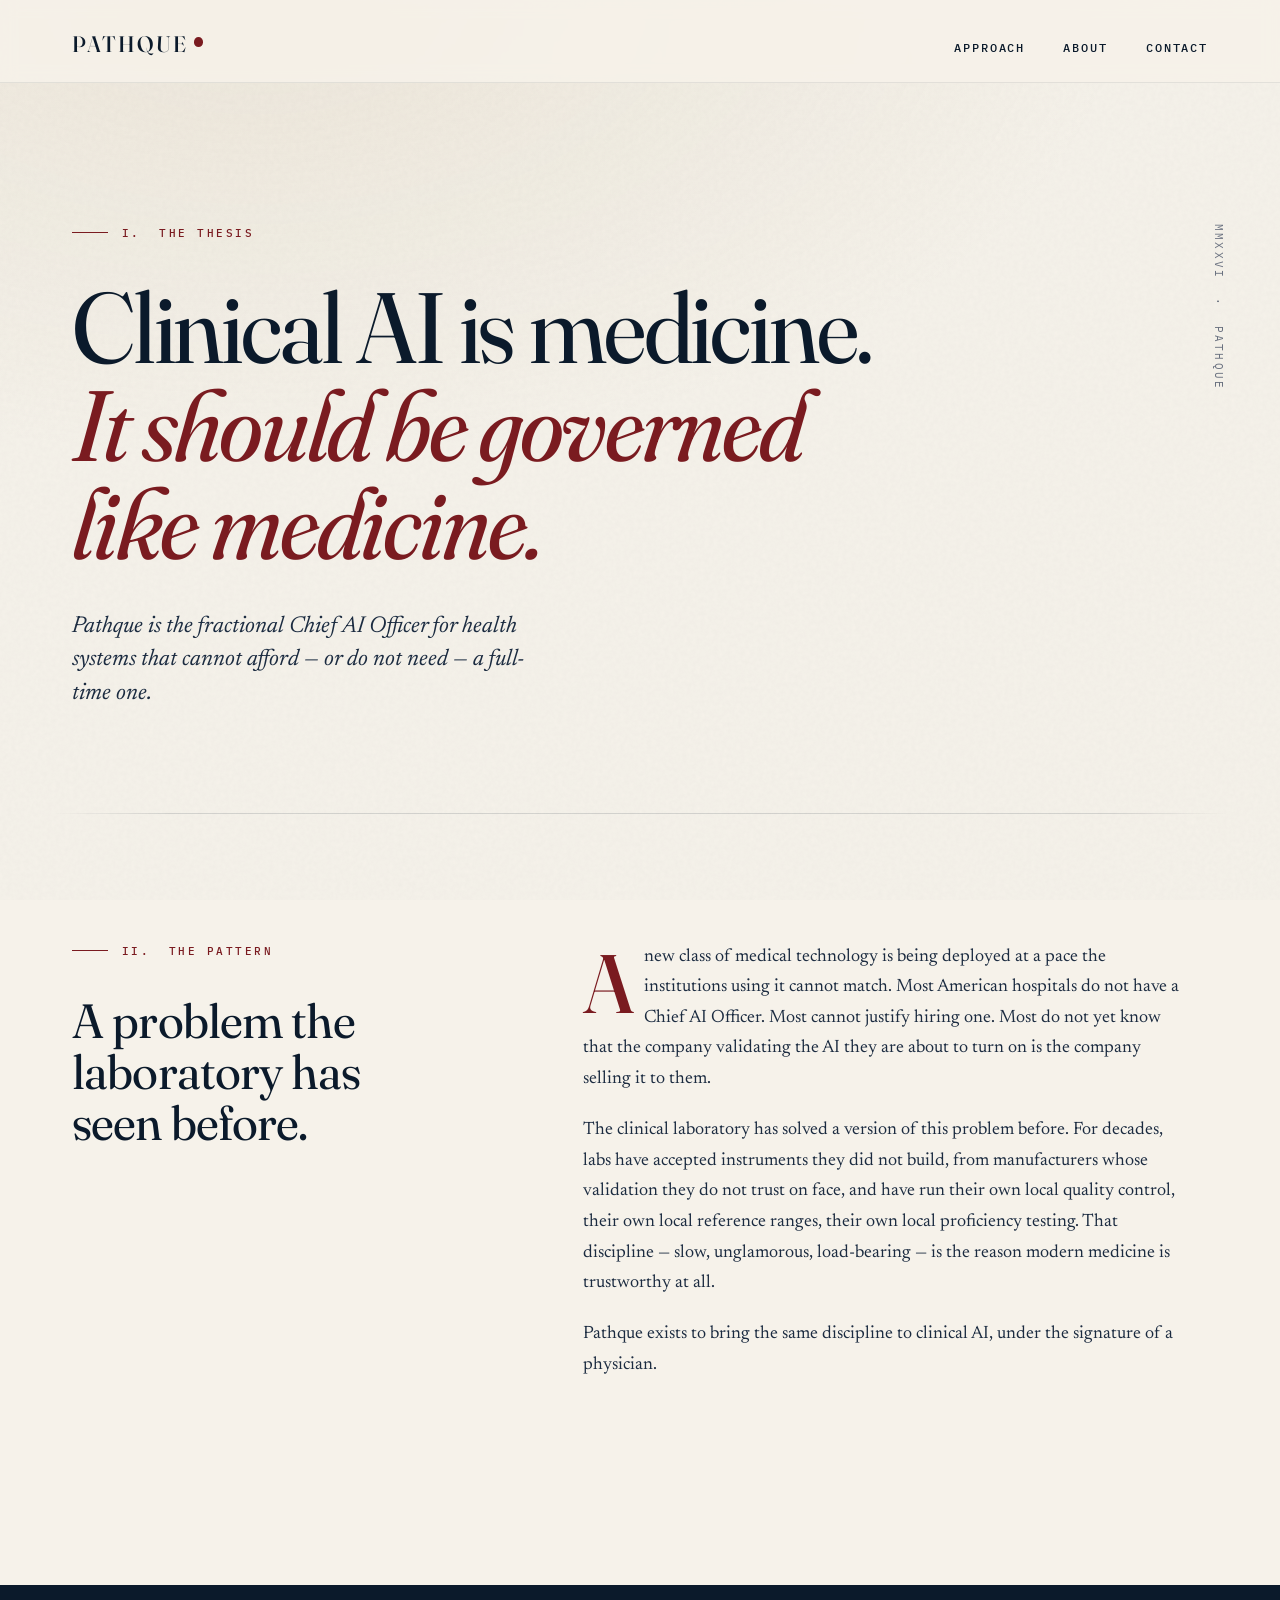
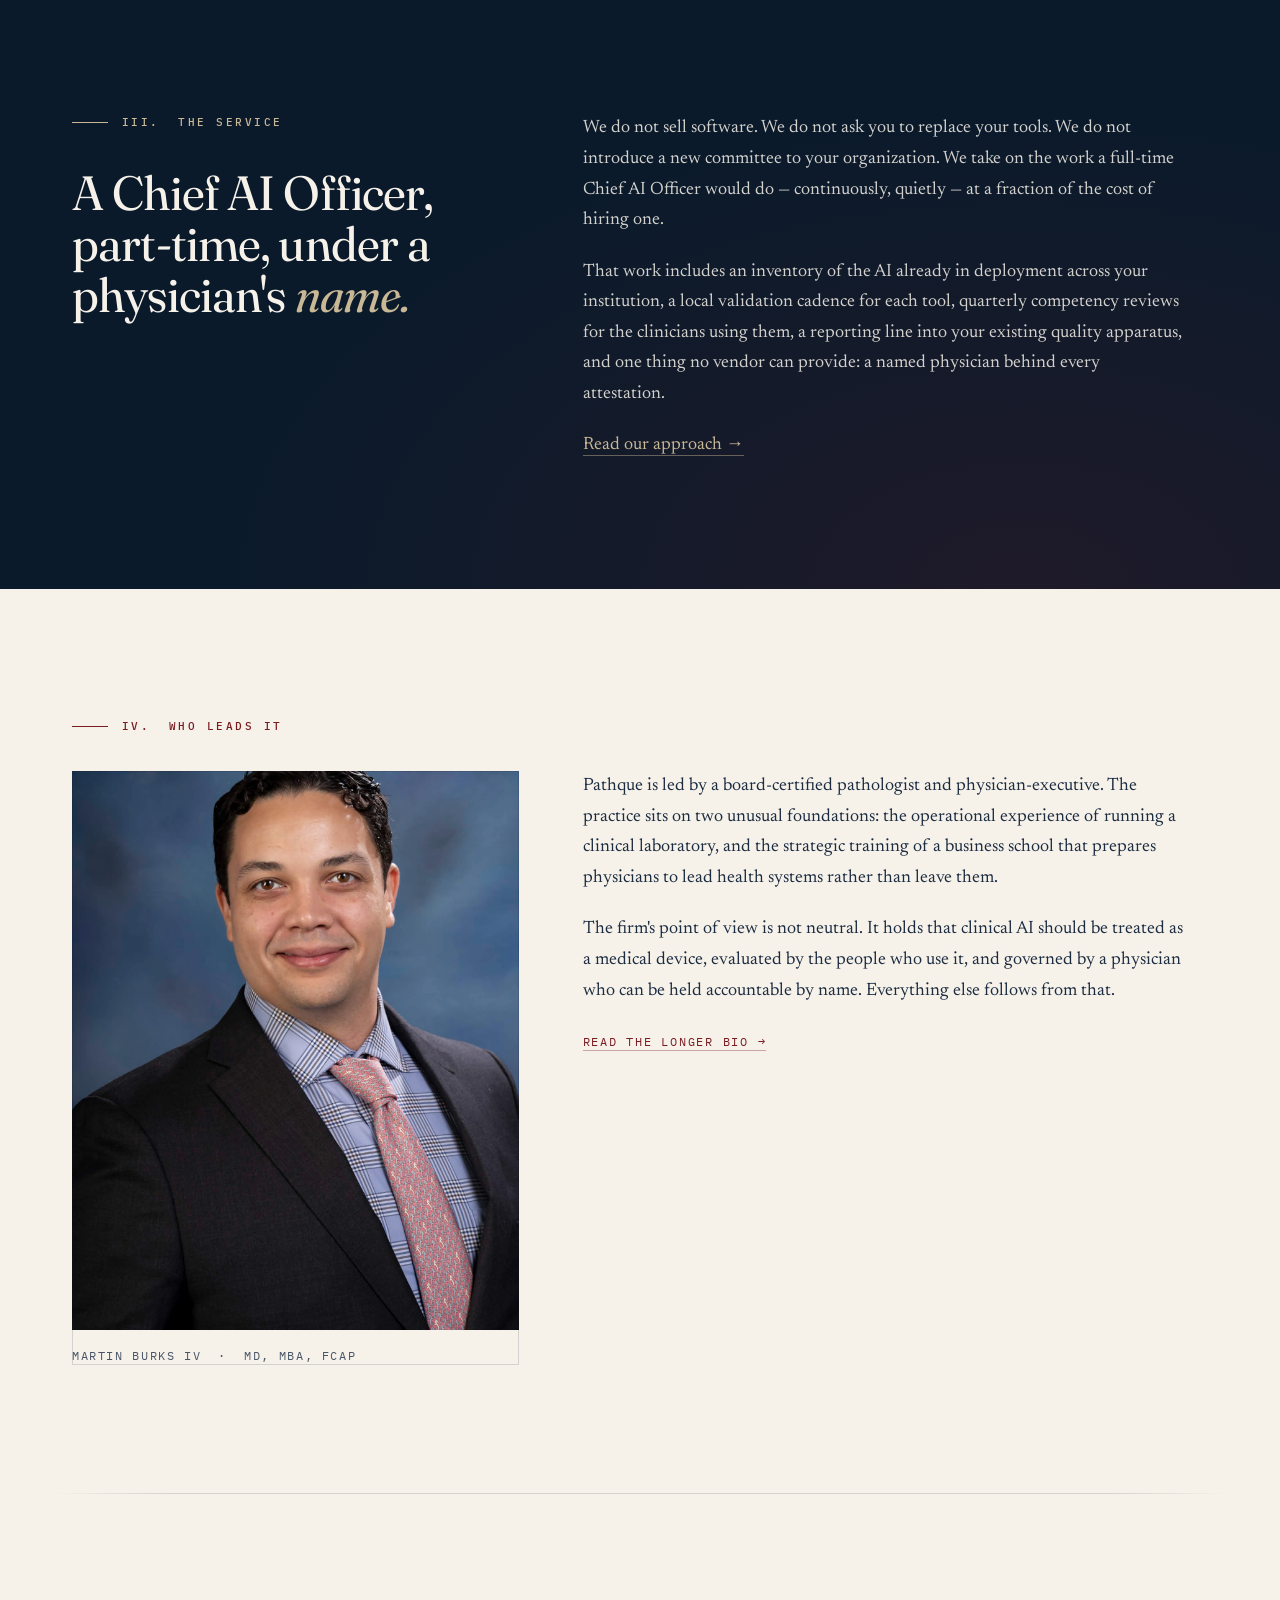
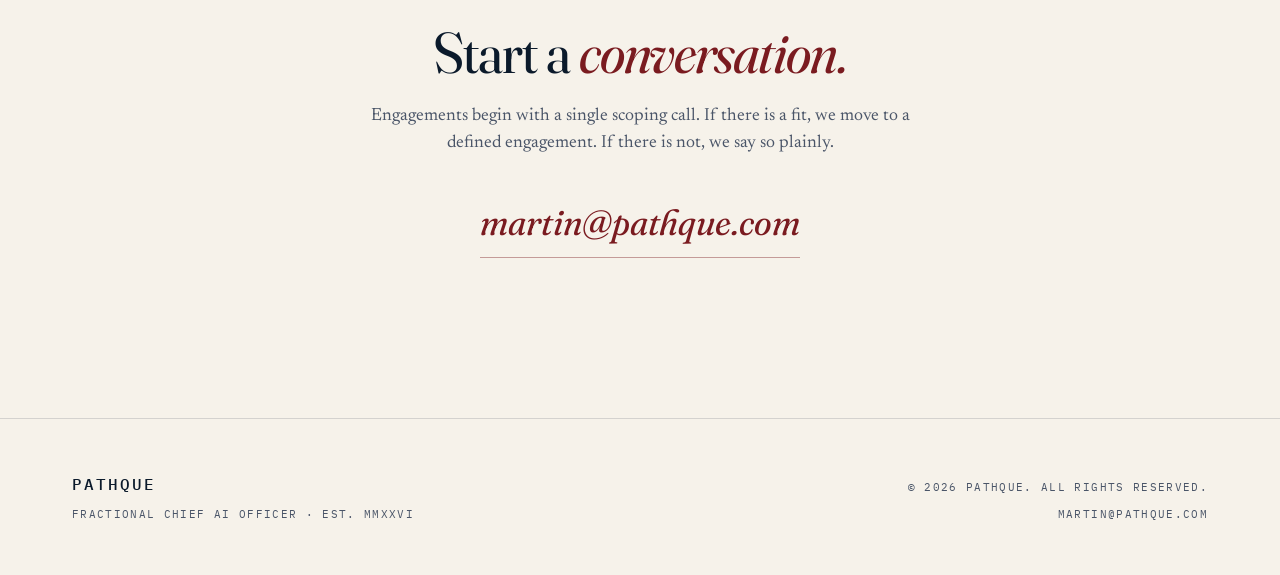
==== commit 42c1e4b7: "Rebuild pathque.com: editorial design, multi-page, confidentiality scrub New pages: home, approach, " ====
--- a/index.html
+++ b/index.html
@@ -1,1278 +1,133 @@
-<!DOCTYPE html>
+<!doctype html>
 <html lang="en">
 <head>
-    <meta charset="UTF-8">
-    <meta name="viewport" content="width=device-width, initial-scale=1.0">
-    <title>PathQue — AI Strategy for Healthcare, Built by a Physician</title>
-    <meta name="description" content="PathQue helps pathology and healthcare organizations build AI governance, strategy, and implementation. Led by Martin Burks IV, MD, MBA, FCAP — AI Architect & Physician.">
-    <meta name="keywords" content="AI governance, pathology, digital pathology, healthcare AI, consulting, AI strategy, physician leadership">
-    <meta property="og:title" content="PathQue — AI Strategy for Healthcare, Built by a Physician">
-    <meta property="og:description" content="AI governance and strategy for pathology organizations. Clinical expertise meets AI architecture.">
-    <meta property="og:type" content="website">
-    <meta property="og:url" content="https://pathque.com">
-    <link rel="preconnect" href="https://fonts.googleapis.com">
-    <link rel="preconnect" href="https://fonts.gstatic.com" crossorigin>
-    <link href="https://fonts.googleapis.com/css2?family=Inter:wght@300;400;500;600;700&family=Playfair+Display:wght@400;500;600;700&display=swap" rel="stylesheet">
-    <style>
-        *, *::before, *::after { margin: 0; padding: 0; box-sizing: border-box; }
+  <meta charset="utf-8">
+  <meta name="viewport" content="width=device-width,initial-scale=1">
+  <title>Pathque — The Fractional Chief AI Officer for Health Systems</title>
+  <meta name="description" content="Pathque brings the discipline of the clinical laboratory to the governance of artificial intelligence in medicine. Fractional Chief AI Officer services for health systems and physician groups.">
+  <meta name="theme-color" content="#F6F2EA">
+  <link rel="icon" href="data:image/svg+xml,%3Csvg xmlns='http://www.w3.org/2000/svg' viewBox='0 0 32 32'%3E%3Crect width='32' height='32' fill='%23F6F2EA'/%3E%3Ctext x='50%25' y='58%25' font-family='Georgia,serif' font-size='22' font-weight='600' text-anchor='middle' fill='%237A1B20'%3EP%3C/text%3E%3C/svg%3E">
 
-        :root {
-            --navy: #0a1628;
-            --navy-light: #111d35;
-            --navy-mid: #162240;
-            --gold: #c9a84c;
-            --gold-light: #d4b96a;
-            --gold-dark: #a88a3a;
-            --gold-dim: rgba(201, 168, 76, 0.08);
-            --white: #ffffff;
-            --off-white: #f0f0f0;
-            --gray-100: #e8eaed;
-            --gray-200: #d1d5db;
-            --gray-300: #9ca3af;
-            --gray-400: #6b7280;
-            --gray-500: #374151;
-            --font-sans: 'Inter', -apple-system, BlinkMacSystemFont, sans-serif;
-            --font-serif: 'Playfair Display', Georgia, serif;
-        }
+  <link rel="preconnect" href="https://fonts.googleapis.com">
+  <link rel="preconnect" href="https://fonts.gstatic.com" crossorigin>
+  <link href="https://fonts.googleapis.com/css2?family=Fraunces:ital,opsz,wght,SOFT@0,9..144,300..900,0..100;1,9..144,300..900,0..100&family=Newsreader:ital,opsz,wght@0,6..72,400..700;1,6..72,400..700&family=IBM+Plex+Mono:wght@400;500&display=swap" rel="stylesheet">
 
-        html { scroll-behavior: smooth; font-size: 16px; }
+  <link rel="stylesheet" href="styles.css">
 
-        body {
-            font-family: var(--font-sans);
-            color: var(--white);
-            background: var(--navy);
-            line-height: 1.6;
-            -webkit-font-smoothing: antialiased;
-            overflow-x: hidden;
-        }
-
-        a { color: inherit; text-decoration: none; }
-        img { max-width: 100%; display: block; }
-
-        /* ===== NAV ===== */
-        .nav {
-            position: fixed;
-            top: 0;
-            left: 0;
-            right: 0;
-            z-index: 1000;
-            padding: 1.25rem 2rem;
-            display: flex;
-            align-items: center;
-            justify-content: space-between;
-            transition: all 0.4s cubic-bezier(0.16, 1, 0.3, 1);
-        }
-
-        .nav.scrolled {
-            background: rgba(10, 22, 40, 0.95);
-            backdrop-filter: blur(20px);
-            padding: 0.75rem 2rem;
-            box-shadow: 0 1px 0 rgba(201, 168, 76, 0.1);
-        }
-
-        .nav-logo {
-            font-family: var(--font-serif);
-            font-size: 1.5rem;
-            font-weight: 600;
-            color: var(--white);
-        }
-
-        .nav-logo span { color: var(--gold); }
-
-        .nav-links {
-            display: flex;
-            align-items: center;
-            gap: 2.5rem;
-            list-style: none;
-        }
-
-        .nav-links a {
-            font-size: 0.875rem;
-            font-weight: 500;
-            letter-spacing: 0.04em;
-            text-transform: uppercase;
-            color: var(--gray-300);
-            transition: color 0.3s ease;
-            position: relative;
-        }
-
-        .nav-links a::after {
-            content: '';
-            position: absolute;
-            bottom: -4px;
-            left: 0;
-            width: 0;
-            height: 1px;
-            background: var(--gold);
-            transition: width 0.3s ease;
-        }
-
-        .nav-links a:hover { color: var(--white); }
-        .nav-links a:hover::after { width: 100%; }
-
-        .nav-cta {
-            display: inline-flex;
-            align-items: center;
-            gap: 0.5rem;
-            padding: 0.625rem 1.5rem;
-            background: transparent;
-            border: 1px solid var(--gold);
-            color: var(--gold) !important;
-            font-size: 0.8125rem !important;
-            font-weight: 600;
-            letter-spacing: 0.06em;
-            text-transform: uppercase;
-            border-radius: 2px;
-            transition: all 0.3s ease;
-            cursor: pointer;
-        }
-
-        .nav-cta:hover { background: var(--gold); color: var(--navy) !important; }
-        .nav-cta::after { display: none !important; }
-
-        .nav-toggle {
-            display: none;
-            flex-direction: column;
-            gap: 5px;
-            background: none;
-            border: none;
-            cursor: pointer;
-            padding: 4px;
-        }
-
-        .nav-toggle span {
-            display: block;
-            width: 24px;
-            height: 2px;
-            background: var(--white);
-            transition: all 0.3s ease;
-        }
-
-        /* ===== HERO ===== */
-        .hero {
-            position: relative;
-            min-height: 100vh;
-            display: flex;
-            align-items: center;
-            padding: 8rem 2rem 6rem;
-            overflow: hidden;
-        }
-
-        .hero-bg {
-            position: absolute;
-            inset: 0;
-            background:
-                radial-gradient(ellipse 80% 60% at 70% 40%, rgba(201, 168, 76, 0.06) 0%, transparent 70%),
-                radial-gradient(ellipse 60% 50% at 20% 80%, rgba(201, 168, 76, 0.03) 0%, transparent 60%),
-                linear-gradient(180deg, var(--navy) 0%, var(--navy-light) 100%);
-        }
-
-        .hero-bg::before {
-            content: '';
-            position: absolute;
-            inset: 0;
-            background-image:
-                linear-gradient(rgba(201, 168, 76, 0.03) 1px, transparent 1px),
-                linear-gradient(90deg, rgba(201, 168, 76, 0.03) 1px, transparent 1px);
-            background-size: 60px 60px;
-            mask-image: radial-gradient(ellipse 70% 60% at 50% 50%, black 20%, transparent 70%);
-        }
-
-        .hero-content {
-            position: relative;
-            max-width: 1200px;
-            margin: 0 auto;
-            width: 100%;
-            display: grid;
-            grid-template-columns: 1fr 380px;
-            gap: 4rem;
-            align-items: center;
-        }
-
-        .hero-text { z-index: 1; }
-
-        .hero-label {
-            display: inline-flex;
-            align-items: center;
-            gap: 0.75rem;
-            font-size: 0.75rem;
-            font-weight: 600;
-            letter-spacing: 0.15em;
-            text-transform: uppercase;
-            color: var(--gold);
-            margin-bottom: 2rem;
-            opacity: 0;
-            transform: translateY(20px);
-            animation: fadeUp 0.8s 0.2s forwards;
-        }
-
-        .hero-label::before {
-            content: '';
-            width: 32px;
-            height: 1px;
-            background: var(--gold);
-        }
-
-        .hero-title {
-            font-family: var(--font-serif);
-            font-size: clamp(2.5rem, 5vw, 4rem);
-            font-weight: 600;
-            line-height: 1.1;
-            letter-spacing: -0.01em;
-            color: var(--white);
-            margin-bottom: 1.75rem;
-            opacity: 0;
-            transform: translateY(20px);
-            animation: fadeUp 0.8s 0.4s forwards;
-        }
-
-        .hero-title em {
-            font-style: normal;
-            color: var(--gold);
-        }
-
-        .hero-subtitle {
-            font-size: 1.125rem;
-            line-height: 1.7;
-            color: var(--gray-300);
-            max-width: 540px;
-            margin-bottom: 3rem;
-            opacity: 0;
-            transform: translateY(20px);
-            animation: fadeUp 0.8s 0.6s forwards;
-        }
-
-        .hero-actions {
-            display: flex;
-            align-items: center;
-            gap: 1.5rem;
-            flex-wrap: wrap;
-            opacity: 0;
-            transform: translateY(20px);
-            animation: fadeUp 0.8s 0.8s forwards;
-        }
-
-        .hero-photo {
-            opacity: 0;
-            animation: fadeUp 0.8s 0.6s forwards;
-            display: flex;
-            flex-direction: column;
-            align-items: center;
-            gap: 1.5rem;
-        }
-
-        .hero-headshot {
-            width: 280px;
-            height: 340px;
-            border-radius: 8px;
-            overflow: hidden;
-            border: 2px solid rgba(201, 168, 76, 0.2);
-            box-shadow: 0 20px 60px rgba(0,0,0,0.4), 0 0 0 1px rgba(201, 168, 76, 0.05);
-        }
-
-        .hero-headshot img {
-            width: 100%;
-            height: 100%;
-            object-fit: cover;
-            object-position: center top;
-        }
-
-        .hero-name-card {
-            text-align: center;
-        }
-
-        .hero-name-card h3 {
-            font-family: var(--font-serif);
-            font-size: 1.125rem;
-            font-weight: 600;
-            color: var(--white);
-            margin-bottom: 0.25rem;
-        }
-
-        .hero-name-card p {
-            font-size: 0.8125rem;
-            color: var(--gold);
-            font-weight: 500;
-            letter-spacing: 0.04em;
-        }
-
-        .hero-name-card .creds {
-            font-size: 0.75rem;
-            color: var(--gray-400);
-            margin-top: 0.25rem;
-        }
-
-        .hero-stat-bar {
-            grid-column: 1 / -1;
-            display: flex;
-            gap: 3rem;
-            padding-top: 2rem;
-            border-top: 1px solid rgba(201, 168, 76, 0.15);
-            opacity: 0;
-            animation: fadeUp 0.8s 1.2s forwards;
-        }
-
-        .hero-stat-number {
-            font-family: var(--font-serif);
-            font-size: 1.75rem;
-            font-weight: 600;
-            color: var(--gold);
-        }
-
-        .hero-stat-label {
-            font-size: 0.75rem;
-            font-weight: 500;
-            letter-spacing: 0.08em;
-            text-transform: uppercase;
-            color: var(--gray-400);
-            margin-top: 0.25rem;
-        }
-
-        /* ===== BUTTONS ===== */
-        .btn-primary {
-            display: inline-flex;
-            align-items: center;
-            gap: 0.75rem;
-            padding: 1rem 2.25rem;
-            background: var(--gold);
-            color: var(--navy);
-            font-size: 0.875rem;
-            font-weight: 600;
-            letter-spacing: 0.06em;
-            text-transform: uppercase;
-            border: none;
-            border-radius: 2px;
-            cursor: pointer;
-            transition: all 0.3s ease;
-        }
-
-        .btn-primary:hover {
-            background: var(--gold-light);
-            transform: translateY(-1px);
-            box-shadow: 0 4px 20px rgba(201, 168, 76, 0.3);
-        }
-
-        .btn-primary svg { width: 16px; height: 16px; }
-
-        .btn-secondary {
-            display: inline-flex;
-            align-items: center;
-            gap: 0.5rem;
-            padding: 1rem 1.5rem;
-            background: transparent;
-            color: var(--gray-300);
-            font-size: 0.875rem;
-            font-weight: 500;
-            letter-spacing: 0.04em;
-            text-transform: uppercase;
-            border: none;
-            cursor: pointer;
-            transition: color 0.3s ease;
-        }
-
-        .btn-secondary:hover { color: var(--white); }
-
-        /* ===== SECTIONS ===== */
-        section { padding: 7rem 2rem; }
-
-        .section-container { max-width: 1200px; margin: 0 auto; }
-
-        .section-label {
-            display: inline-flex;
-            align-items: center;
-            gap: 0.75rem;
-            font-size: 0.75rem;
-            font-weight: 600;
-            letter-spacing: 0.15em;
-            text-transform: uppercase;
-            color: var(--gold);
-            margin-bottom: 1.25rem;
-        }
-
-        .section-label::before {
-            content: '';
-            width: 24px;
-            height: 1px;
-            background: var(--gold);
-        }
-
-        .section-title {
-            font-family: var(--font-serif);
-            font-size: clamp(2rem, 3.5vw, 2.75rem);
-            font-weight: 600;
-            line-height: 1.15;
-            color: var(--white);
-            margin-bottom: 1.25rem;
-        }
-
-        .section-desc {
-            font-size: 1.0625rem;
-            line-height: 1.7;
-            color: var(--gray-300);
-            max-width: 600px;
-        }
-
-        /* ===== PROBLEM/URGENCY ===== */
-        .urgency {
-            background: var(--navy-light);
-            position: relative;
-        }
-
-        .urgency::before {
-            content: '';
-            position: absolute;
-            top: 0;
-            left: 0;
-            right: 0;
-            height: 1px;
-            background: linear-gradient(90deg, transparent, rgba(201, 168, 76, 0.2), transparent);
-        }
-
-        .urgency-grid {
-            display: grid;
-            grid-template-columns: repeat(3, 1fr);
-            gap: 2rem;
-            margin-top: 3rem;
-        }
-
-        .urgency-card {
-            padding: 2rem;
-            background: rgba(201, 168, 76, 0.03);
-            border: 1px solid rgba(201, 168, 76, 0.08);
-            border-radius: 4px;
-            transition: all 0.3s ease;
-        }
-
-        .urgency-card:hover {
-            border-color: rgba(201, 168, 76, 0.2);
-            background: rgba(201, 168, 76, 0.05);
-        }
-
-        .urgency-icon {
-            font-size: 2rem;
-            margin-bottom: 1rem;
-        }
-
-        .urgency-card h3 {
-            font-family: var(--font-serif);
-            font-size: 1.25rem;
-            font-weight: 600;
-            color: var(--white);
-            margin-bottom: 0.75rem;
-        }
-
-        .urgency-card p {
-            font-size: 0.9375rem;
-            line-height: 1.65;
-            color: var(--gray-300);
-        }
-
-        .urgency-card .stat {
-            display: block;
-            font-family: var(--font-serif);
-            font-size: 2rem;
-            font-weight: 600;
-            color: var(--gold);
-            margin-top: 1rem;
-        }
-
-        /* ===== ABOUT ===== */
-        .about { background: var(--navy); }
-
-        .about-grid {
-            display: grid;
-            grid-template-columns: 1fr 1fr;
-            gap: 5rem;
-            align-items: center;
-        }
-
-        .about-text p {
-            font-size: 1.0625rem;
-            line-height: 1.8;
-            color: var(--gray-200);
-            margin-bottom: 1.5rem;
-        }
-
-        .about-highlight { color: var(--gold) !important; font-weight: 500; }
-
-        .intersect-item {
-            display: flex;
-            align-items: flex-start;
-            gap: 1.25rem;
-            padding: 1.5rem;
-            background: rgba(201, 168, 76, 0.04);
-            border: 1px solid rgba(201, 168, 76, 0.08);
-            border-radius: 4px;
-            margin-bottom: 1.25rem;
-            transition: all 0.3s ease;
-        }
-
-        .intersect-item:hover {
-            border-color: rgba(201, 168, 76, 0.2);
-            background: rgba(201, 168, 76, 0.06);
-        }
-
-        .intersect-icon {
-            flex-shrink: 0;
-            width: 44px;
-            height: 44px;
-            display: flex;
-            align-items: center;
-            justify-content: center;
-            background: rgba(201, 168, 76, 0.1);
-            border-radius: 4px;
-        }
-
-        .intersect-icon svg { width: 22px; height: 22px; color: var(--gold); }
-
-        .intersect-content h4 {
-            font-size: 0.9375rem;
-            font-weight: 600;
-            color: var(--white);
-            margin-bottom: 0.375rem;
-        }
-
-        .intersect-content p {
-            font-size: 0.875rem;
-            color: var(--gray-300);
-            line-height: 1.5;
-        }
-
-        /* ===== SERVICES ===== */
-        .services { background: var(--navy-light); position: relative; }
-
-        .services::before {
-            content: '';
-            position: absolute;
-            top: 0;
-            left: 0;
-            right: 0;
-            height: 1px;
-            background: linear-gradient(90deg, transparent, rgba(201, 168, 76, 0.2), transparent);
-        }
-
-        .services-header { text-align: center; margin-bottom: 4rem; }
-        .services-header .section-desc { margin: 0 auto; }
-
-        .services-grid {
-            display: grid;
-            grid-template-columns: repeat(3, 1fr);
-            gap: 1.5rem;
-        }
-
-        .service-card {
-            position: relative;
-            padding: 2.5rem 2rem;
-            background: var(--navy);
-            border: 1px solid rgba(201, 168, 76, 0.08);
-            border-radius: 4px;
-            transition: all 0.4s ease;
-            display: flex;
-            flex-direction: column;
-        }
-
-        .service-card:hover {
-            border-color: rgba(201, 168, 76, 0.25);
-            transform: translateY(-4px);
-            box-shadow: 0 12px 40px rgba(0, 0, 0, 0.3);
-        }
-
-        .service-card::before {
-            content: '';
-            position: absolute;
-            top: 0;
-            left: 2rem;
-            right: 2rem;
-            height: 2px;
-            background: var(--gold);
-            transform: scaleX(0);
-            transition: transform 0.4s ease;
-        }
-
-        .service-card:hover::before { transform: scaleX(1); }
-
-        .service-number {
-            font-family: var(--font-serif);
-            font-size: 3rem;
-            font-weight: 600;
-            color: rgba(201, 168, 76, 0.12);
-            line-height: 1;
-            margin-bottom: 1.5rem;
-        }
-
-        .service-title {
-            font-family: var(--font-serif);
-            font-size: 1.375rem;
-            font-weight: 600;
-            color: var(--white);
-            margin-bottom: 1rem;
-        }
-
-        .service-desc {
-            font-size: 0.9375rem;
-            line-height: 1.7;
-            color: var(--gray-300);
-            margin-bottom: 1.75rem;
-            flex-grow: 1;
-        }
-
-        .service-features {
-            list-style: none;
-            display: flex;
-            flex-direction: column;
-            gap: 0.625rem;
-            margin-bottom: 2rem;
-        }
-
-        .service-features li {
-            display: flex;
-            align-items: center;
-            gap: 0.75rem;
-            font-size: 0.875rem;
-            color: var(--gray-200);
-        }
-
-        .service-features li::before {
-            content: '';
-            flex-shrink: 0;
-            width: 4px;
-            height: 4px;
-            background: var(--gold);
-            border-radius: 50%;
-        }
-
-        .service-link {
-            display: inline-flex;
-            align-items: center;
-            gap: 0.5rem;
-            font-size: 0.8125rem;
-            font-weight: 600;
-            letter-spacing: 0.06em;
-            text-transform: uppercase;
-            color: var(--gold);
-            transition: gap 0.3s ease;
-            margin-top: auto;
-        }
-
-        .service-link:hover { gap: 0.875rem; }
-        .service-link svg { width: 14px; height: 14px; }
-
-        /* ===== CREDENTIALS ===== */
-        .credentials { background: var(--navy); position: relative; }
-
-        .credentials-grid {
-            display: grid;
-            grid-template-columns: 1fr 1fr;
-            gap: 5rem;
-            margin-top: 3.5rem;
-        }
-
-        .cred-column-title {
-            font-size: 0.75rem;
-            font-weight: 600;
-            letter-spacing: 0.12em;
-            text-transform: uppercase;
-            color: var(--gold);
-            margin-bottom: 2rem;
-            padding-bottom: 0.75rem;
-            border-bottom: 1px solid rgba(201, 168, 76, 0.15);
-        }
-
-        .cred-item {
-            display: flex;
-            align-items: flex-start;
-            gap: 1rem;
-            margin-bottom: 1.75rem;
-        }
-
-        .cred-marker {
-            flex-shrink: 0;
-            width: 8px;
-            height: 8px;
-            margin-top: 0.5rem;
-            background: var(--gold);
-            border-radius: 50%;
-            box-shadow: 0 0 0 4px rgba(201, 168, 76, 0.1);
-        }
-
-        .cred-item h4 { font-size: 1rem; font-weight: 600; color: var(--white); margin-bottom: 0.25rem; }
-        .cred-item p { font-size: 0.875rem; color: var(--gray-300); line-height: 1.5; }
-
-        .cred-tag {
-            display: inline-block;
-            margin-top: 0.375rem;
-            padding: 0.125rem 0.5rem;
-            background: rgba(201, 168, 76, 0.1);
-            border: 1px solid rgba(201, 168, 76, 0.15);
-            border-radius: 2px;
-            font-size: 0.6875rem;
-            font-weight: 600;
-            letter-spacing: 0.06em;
-            text-transform: uppercase;
-            color: var(--gold);
-        }
-
-        /* ===== SIGNAL BAR ===== */
-        .signal-bar {
-            background: var(--navy-light);
-            padding: 4rem 2rem;
-            position: relative;
-        }
-
-        .signal-bar::before {
-            content: '';
-            position: absolute;
-            top: 0;
-            left: 0;
-            right: 0;
-            height: 1px;
-            background: linear-gradient(90deg, transparent, rgba(201, 168, 76, 0.2), transparent);
-        }
-
-        .signal-bar-inner {
-            max-width: 1200px;
-            margin: 0 auto;
-            text-align: center;
-        }
-
-        .signal-bar-label {
-            font-size: 0.6875rem;
-            font-weight: 600;
-            letter-spacing: 0.2em;
-            text-transform: uppercase;
-            color: var(--gray-400);
-            margin-bottom: 2rem;
-        }
-
-        .signal-logos {
-            display: flex;
-            align-items: center;
-            justify-content: center;
-            gap: 3.5rem;
-            flex-wrap: wrap;
-        }
-
-        .signal-item {
-            font-family: var(--font-serif);
-            font-size: 1rem;
-            font-weight: 500;
-            color: var(--gray-400);
-            letter-spacing: 0.02em;
-            white-space: nowrap;
-            transition: color 0.3s;
-        }
-
-        .signal-item:hover { color: var(--gray-200); }
-
-        /* ===== CONTACT ===== */
-        .contact { background: var(--navy-light); position: relative; overflow: hidden; }
-
-        .contact::before {
-            content: '';
-            position: absolute;
-            top: 0;
-            left: 0;
-            right: 0;
-            height: 1px;
-            background: linear-gradient(90deg, transparent, rgba(201, 168, 76, 0.2), transparent);
-        }
-
-        .contact-inner {
-            position: relative;
-            max-width: 800px;
-            margin: 0 auto;
-            text-align: center;
-        }
-
-        .contact-inner .section-desc { margin: 0 auto 3rem; max-width: 520px; }
-
-        .contact-actions {
-            display: flex;
-            align-items: center;
-            justify-content: center;
-            gap: 1.5rem;
-            flex-wrap: wrap;
-            margin-bottom: 3rem;
-        }
-
-        .contact-details {
-            display: flex;
-            align-items: center;
-            justify-content: center;
-            gap: 2.5rem;
-            padding-top: 2.5rem;
-            border-top: 1px solid rgba(201, 168, 76, 0.1);
-        }
-
-        .contact-detail {
-            display: flex;
-            align-items: center;
-            gap: 0.75rem;
-            font-size: 0.875rem;
-            color: var(--gray-300);
-            transition: color 0.3s ease;
-        }
-
-        .contact-detail:hover { color: var(--white); }
-        .contact-detail svg { width: 18px; height: 18px; color: var(--gold); }
-
-        /* ===== FOOTER ===== */
-        .footer {
-            background: var(--navy);
-            padding: 2.5rem 2rem;
-            border-top: 1px solid rgba(201, 168, 76, 0.08);
-        }
-
-        .footer-inner {
-            max-width: 1200px;
-            margin: 0 auto;
-            display: flex;
-            align-items: center;
-            justify-content: space-between;
-        }
-
-        .footer-text { font-size: 0.8125rem; color: var(--gray-400); }
-
-        .footer-links { display: flex; align-items: center; gap: 1.5rem; }
-        .footer-links a { font-size: 0.8125rem; color: var(--gray-400); transition: color 0.3s; }
-        .footer-links a:hover { color: var(--gold); }
-
-        /* ===== MOBILE MENU ===== */
-        .mobile-menu {
-            display: none;
-            position: fixed;
-            inset: 0;
-            z-index: 999;
-            background: rgba(10, 22, 40, 0.98);
-            backdrop-filter: blur(20px);
-            flex-direction: column;
-            align-items: center;
-            justify-content: center;
-            gap: 2rem;
-        }
-
-        .mobile-menu.open { display: flex; }
-
-        .mobile-menu a {
-            font-size: 1.25rem;
-            font-weight: 500;
-            color: var(--gray-200);
-            letter-spacing: 0.04em;
-            text-transform: uppercase;
-        }
-
-        .mobile-menu a:hover { color: var(--gold); }
-
-        .mobile-close {
-            position: absolute;
-            top: 1.25rem;
-            right: 2rem;
-            background: none;
-            border: none;
-            cursor: pointer;
-        }
-
-        .mobile-close svg { width: 24px; height: 24px; color: var(--white); }
-
-        /* ===== ANIMATIONS ===== */
-        @keyframes fadeUp { to { opacity: 1; transform: translateY(0); } }
-
-        .reveal {
-            opacity: 0;
-            transform: translateY(30px);
-            transition: all 0.8s cubic-bezier(0.16, 1, 0.3, 1);
-        }
-
-        .reveal.visible { opacity: 1; transform: translateY(0); }
-
-        /* ===== RESPONSIVE ===== */
-        @media (max-width: 1024px) {
-            .hero-content { grid-template-columns: 1fr; }
-            .hero-photo { display: none; }
-            .about-grid { grid-template-columns: 1fr; gap: 3rem; }
-            .services-grid { grid-template-columns: 1fr 1fr; }
-            .credentials-grid { gap: 3rem; }
-            .urgency-grid { grid-template-columns: 1fr 1fr; }
-        }
-
-        @media (max-width: 768px) {
-            section { padding: 5rem 1.5rem; }
-            .nav-links { display: none; }
-            .nav-toggle { display: flex; }
-            .hero { padding: 7rem 1.5rem 5rem; min-height: auto; }
-            .hero-stat-bar { flex-wrap: wrap; gap: 1.5rem; }
-            .services-grid { grid-template-columns: 1fr; }
-            .credentials-grid { grid-template-columns: 1fr; gap: 2.5rem; }
-            .urgency-grid { grid-template-columns: 1fr; }
-            .contact-details { flex-direction: column; gap: 1rem; }
-            .footer-inner { flex-direction: column; gap: 1rem; text-align: center; }
-            .signal-logos { gap: 2rem; }
-        }
-
-        @media (max-width: 480px) {
-            .hero-title { font-size: 2rem; }
-            .hero-actions { flex-direction: column; align-items: flex-start; }
-            .btn-primary { width: 100%; justify-content: center; }
-        }
-    </style>
+  <meta property="og:title" content="Pathque — The Fractional Chief AI Officer for Health Systems">
+  <meta property="og:description" content="Clinical AI is medicine. It should be governed like medicine.">
+  <meta property="og:type" content="website">
+  <meta property="og:url" content="https://pathque.com/">
 </head>
 <body>
 
-    <!-- NAV -->
-    <nav class="nav" id="nav">
-        <a href="#" class="nav-logo">Path<span>Que</span></a>
-        <ul class="nav-links">
-            <li><a href="#about">About</a></li>
-            <li><a href="#services">Services</a></li>
-            <li><a href="#credentials">Credentials</a></li>
+  <header class="site-header">
+    <div class="container">
+      <a href="/" class="wordmark" aria-label="Pathque — home">Pathque<span class="dot" aria-hidden="true"></span></a>
+      <nav class="site-nav" aria-label="Primary">
+        <a href="/approach/">Approach</a>
+        <a href="/about/">About</a>
+        <a href="/contact/">Contact</a>
+      </nav>
+    </div>
+  </header>
 
-            <li><a href="#contact" class="nav-cta">Get in Touch</a></li>
-        </ul>
-        <button class="nav-toggle" id="navToggle" aria-label="Open menu">
-            <span></span><span></span><span></span>
-        </button>
-    </nav>
+  <main>
 
-    <!-- MOBILE MENU -->
-    <div class="mobile-menu" id="mobileMenu">
-        <button class="mobile-close" id="mobileClose" aria-label="Close menu">
-            <svg xmlns="http://www.w3.org/2000/svg" fill="none" viewBox="0 0 24 24" stroke-width="2" stroke="currentColor"><path stroke-linecap="round" stroke-linejoin="round" d="M6 18L18 6M6 6l12 12"/></svg>
-        </button>
-        <a href="#about" onclick="closeMobile()">About</a>
-        <a href="#services" onclick="closeMobile()">Services</a>
-        <a href="#credentials" onclick="closeMobile()">Credentials</a>
-
-        <a href="#contact" onclick="closeMobile()">Get in Touch</a>
-    </div>
-
-    <!-- HERO -->
+    <!-- ============================= HERO ============================= -->
     <section class="hero">
-        <div class="hero-bg"></div>
-        <div class="hero-content">
-            <div class="hero-text">
-                <div class="hero-label">AI Architect · Physician</div>
-                <h1 class="hero-title">Healthcare AI strategy.<br>Built from the <em>clinical side</em><br>of the table.</h1>
-                <p class="hero-subtitle">PathQue builds AI governance, strategy, and implementation plans from inside the clinical workflow. Led by a practicing pathologist who architects the technology and understands the business — we deliver strategies that actually work at the point of care.</p>
-                <div class="hero-actions">
-                    <a href="mailto:martin@pathque.com?subject=PathQue%20Inquiry" class="btn-primary">
-                        Start a Conversation
-                        <svg xmlns="http://www.w3.org/2000/svg" fill="none" viewBox="0 0 24 24" stroke-width="2" stroke="currentColor"><path stroke-linecap="round" stroke-linejoin="round" d="M13.5 4.5L21 12m0 0l-7.5 7.5M21 12H3"/></svg>
-                    </a>
-                    <a href="#services" class="btn-secondary">See What We Do ↓</a>
-                </div>
-            </div>
-            <div class="hero-photo">
-                <div class="hero-headshot">
-                    <img src="card/headshot.jpg" alt="Martin V. Burks, IV M.D., MBA, FCAP">
-                </div>
-                <div class="hero-name-card">
-                    <h3>Martin V. Burks, IV</h3>
-                    <p>AI Architect · Physician</p>
-                    <p class="creds">MD · MBA · FCAP</p>
-                </div>
-            </div>
-            <div class="hero-stat-bar">
-                <div class="hero-stat">
-                    <div class="hero-stat-number">22,000+</div>
-                    <div class="hero-stat-label">Organizations Need AI Governance</div>
-                </div>
-                <div class="hero-stat">
-                    <div class="hero-stat-number">7</div>
-                    <div class="hero-stat-label">FDA-Cleared Pathology AI Tools</div>
-                </div>
-                <div class="hero-stat">
-                    <div class="hero-stat-number">$0</div>
-                    <div class="hero-stat-label">Medicare Reimbursement for AI</div>
-                </div>
-            </div>
-        </div>
+      <div class="container">
+        <p class="section-marker reveal d1">I. &nbsp;The thesis</p>
+        <h1 class="display reveal d2">
+          Clinical&nbsp;AI is medicine.<br>
+          <em>It should be governed like&nbsp;medicine.</em>
+        </h1>
+        <p class="standfirst reveal d3">
+          Pathque is the fractional Chief AI Officer for health systems that cannot afford — or do not need — a full-time one.
+        </p>
+      </div>
+      <p class="hero-meta">MMXXVI &nbsp;·&nbsp; Pathque</p>
     </section>
 
-    <!-- URGENCY / PROBLEM -->
-    <section class="urgency" id="urgency">
-        <div class="section-container">
-            <div class="reveal">
-                <div class="section-label">The Problem</div>
-                <h2 class="section-title">AI in Healthcare Is Moving.<br>Most Organizations Aren't Ready.</h2>
-                <p class="section-desc">The Joint Commission, FDA, and CMS are all moving on AI governance. Organizations that wait will be playing catch-up against a regulatory clock that's already ticking.</p>
-            </div>
-            <div class="urgency-grid">
-                <div class="urgency-card reveal">
-                    <div class="urgency-icon">⚖️</div>
-                    <h3>The Governance Gap</h3>
-                    <p>The Joint Commission and CHAI released a 7-pillar AI governance framework. Voluntary today. Mandatory tomorrow. Most health systems don't have a single pillar in place.</p>
-                </div>
-                <div class="urgency-card reveal">
-                    <div class="urgency-icon">💰</div>
-                    <h3>The Reimbursement Problem</h3>
-                    <p>FDA-cleared AI tools exist. But Medicare won't pay for them yet. Organizations that deploy AI without a reimbursement strategy are burning capital with no return.</p>
-                </div>
-                <div class="urgency-card reveal">
-                    <div class="urgency-icon">🔬</div>
-                    <h3>The Expertise Gap</h3>
-                    <p>Effective AI strategy requires someone who has sat at the microscope, built the tools, and understands the business case. PathQue brings clinical, technical, and financial fluency to every engagement.</p>
-                </div>
-            </div>
+    <hr class="rule">
+
+    <!-- ============================= II. PATTERN ============================= -->
+    <section class="prose-section">
+      <div class="container">
+        <div class="two-col">
+          <div>
+            <p class="section-marker">II. &nbsp;The pattern</p>
+            <h2>A problem the laboratory has seen&nbsp;before.</h2>
+          </div>
+          <div class="body-prose">
+            <p><span class="dropcap">A</span> new class of medical technology is being deployed at a pace the institutions using it cannot match. Most American hospitals do not have a Chief AI Officer. Most cannot justify hiring one. Most do not yet know that the company validating the AI they are about to turn on is the company selling it to them.</p>
+            <p>The clinical laboratory has solved a version of this problem before. For decades, labs have accepted instruments they did not build, from manufacturers whose validation they do not trust on face, and have run their own local quality control, their own local reference ranges, their own local proficiency testing. That discipline — slow, unglamorous, load-bearing — is the reason modern medicine is trustworthy at all.</p>
+            <p>Pathque exists to bring the same discipline to clinical&nbsp;AI, under the signature of a physician.</p>
+          </div>
         </div>
+      </div>
     </section>
 
-    <!-- ABOUT -->
-    <section class="about" id="about">
-        <div class="section-container">
-            <div class="about-grid">
-                <div class="about-text reveal">
-                    <div class="section-label">About</div>
-                    <h2 class="section-title">Clinical Medicine × Technology × Business</h2>
-                    <p>PathQue is led by <span class="about-highlight">Martin Burks IV, MD, MBA, FCAP</span> — an AP/CP pathologist, NIH-trained cytopathologist, and AI architect who builds at the intersection that most people only talk about.</p>
-                    <p>With deep experience in <span class="about-highlight">healthcare billing, reimbursement strategy, and governmental policy</span>, Martin understands how AI gets funded, regulated, and adopted at scale. He's completing <span class="about-highlight">Stanford's AI in Healthcare Leadership</span> program in 2026.</p>
-                    <p>We architect the governance, strategy, and implementation infrastructure that lets your organization adopt AI safely, compliantly, and with a clear path to ROI. From readiness assessments to full-stack deployment — we build it.</p>
-                </div>
-                <div class="reveal">
-                    <div class="intersect-item">
-                        <div class="intersect-icon">
-                            <svg xmlns="http://www.w3.org/2000/svg" fill="none" viewBox="0 0 24 24" stroke-width="1.5" stroke="currentColor"><path stroke-linecap="round" stroke-linejoin="round" d="M9.75 3.104v5.714a2.25 2.25 0 0 1-.659 1.591L5 14.5M9.75 3.104c-.251.023-.501.05-.75.082m.75-.082a24.301 24.301 0 0 1 4.5 0m0 0v5.714c0 .597.237 1.17.659 1.591L19.8 15.3M14.25 3.104c.251.023.501.05.75.082M19.8 15.3l-1.57.393A9.065 9.065 0 0 1 12 15a9.065 9.065 0 0 0-6.23.693L5 14.5m14.8.8 1.402 1.402c1.232 1.232.65 3.318-1.067 3.611A48.309 48.309 0 0 1 12 21c-2.773 0-5.491-.235-8.135-.687-1.718-.293-2.3-2.379-1.067-3.61L5 14.5"/></svg>
-                        </div>
-                        <div class="intersect-content">
-                            <h4>Clinical Medicine</h4>
-                            <p>Board-certified AP/CP pathologist. NIH fellowship. Understands the clinical workflows AI must integrate into — because he works with them daily.</p>
-                        </div>
-                    </div>
-                    <div class="intersect-item">
-                        <div class="intersect-icon">
-                            <svg xmlns="http://www.w3.org/2000/svg" fill="none" viewBox="0 0 24 24" stroke-width="1.5" stroke="currentColor"><path stroke-linecap="round" stroke-linejoin="round" d="M8.25 3v1.5M4.5 8.25H3m18 0h-1.5M4.5 12H3m18 0h-1.5m-15 3.75H3m18 0h-1.5M8.25 19.5V21M12 3v1.5m0 15V21m3.75-18v1.5m0 15V21m-9-1.5h10.5a2.25 2.25 0 0 0 2.25-2.25V6.75a2.25 2.25 0 0 0-2.25-2.25H6.75A2.25 2.25 0 0 0 4.5 6.75v10.5a2.25 2.25 0 0 0 2.25 2.25Z"/></svg>
-                        </div>
-                        <div class="intersect-content">
-                            <h4>Technology</h4>
-                            <p>Biomedical engineering from UVA. Fluent in digital pathology architecture, AI/ML systems, and the technical stack that makes it all work.</p>
-                        </div>
-                    </div>
-                    <div class="intersect-item">
-                        <div class="intersect-icon">
-                            <svg xmlns="http://www.w3.org/2000/svg" fill="none" viewBox="0 0 24 24" stroke-width="1.5" stroke="currentColor"><path stroke-linecap="round" stroke-linejoin="round" d="M3 13.125C3 12.504 3.504 12 4.125 12h2.25c.621 0 1.125.504 1.125 1.125v6.75C7.5 20.496 6.996 21 6.375 21h-2.25A1.125 1.125 0 0 1 3 19.875v-6.75ZM9.75 8.625c0-.621.504-1.125 1.125-1.125h2.25c.621 0 1.125.504 1.125 1.125v11.25c0 .621-.504 1.125-1.125 1.125h-2.25a1.125 1.125 0 0 1-1.125-1.125V8.625ZM16.5 4.125c0-.621.504-1.125 1.125-1.125h2.25C20.496 3 21 3.504 21 4.125v15.75c0 .621-.504 1.125-1.125 1.125h-2.25a1.125 1.125 0 0 1-1.125-1.125V4.125Z"/></svg>
-                        </div>
-                        <div class="intersect-content">
-                            <h4>Business Strategy</h4>
-                            <p>Darden MBA, finance focus. Translates AI initiatives into ROI models, operational efficiency, and board-level strategic advantage.</p>
-                        </div>
-                    </div>
-                </div>
-            </div>
+    <!-- ============================= III. SERVICE (DARK) ============================= -->
+    <section class="section-dark prose-section">
+      <div class="container">
+        <div class="two-col">
+          <div>
+            <p class="section-marker">III. &nbsp;The service</p>
+            <h2>A Chief&nbsp;AI Officer, part-time, under a physician's&nbsp;<em>name.</em></h2>
+          </div>
+          <div class="body-prose">
+            <p>We do not sell software. We do not ask you to replace your tools. We do not introduce a new committee to your organization. We take on the work a full-time Chief AI Officer would do — continuously, quietly — at a fraction of the cost of hiring one.</p>
+            <p>That work includes an inventory of the AI already in deployment across your institution, a local validation cadence for each tool, quarterly competency reviews for the clinicians using them, a reporting line into your existing quality apparatus, and one thing no vendor can provide: a named physician behind every attestation.</p>
+            <p><a href="/approach/">Read our approach →</a></p>
+          </div>
         </div>
+      </div>
     </section>
 
-    <!-- SERVICES -->
-    <section class="services" id="services">
-        <div class="section-container">
-            <div class="services-header reveal">
-                <div class="section-label">Services</div>
-                <h2 class="section-title">What We Build</h2>
-                <p class="section-desc">From initial assessment to ongoing strategic leadership. We meet your organization where you are on the AI journey.</p>
-            </div>
-            <div class="services-grid">
-                <div class="service-card reveal">
-                    <div class="service-number">01</div>
-                    <h3 class="service-title">AI Governance Assessment</h3>
-                    <p class="service-desc">Comprehensive evaluation of AI readiness, risk exposure, and governance gaps — aligned with Joint Commission, CHAI, and FDA frameworks.</p>
-                    <ul class="service-features">
-                        <li>Current state AI inventory & risk analysis</li>
-                        <li>Joint Commission compliance gap assessment</li>
-                        <li>Governance framework design</li>
-                        <li>Prioritized implementation roadmap</li>
-                    </ul>
-                    <a href="mailto:martin@pathque.com?subject=AI%20Governance%20Assessment" class="service-link">
-                        Learn More <svg xmlns="http://www.w3.org/2000/svg" fill="none" viewBox="0 0 24 24" stroke-width="2" stroke="currentColor"><path stroke-linecap="round" stroke-linejoin="round" d="M13.5 4.5L21 12m0 0l-7.5 7.5M21 12H3"/></svg>
-                    </a>
-                </div>
-                <div class="service-card reveal">
-                    <div class="service-number">02</div>
-                    <h3 class="service-title">Fractional Chief AI Officer</h3>
-                    <p class="service-desc">Executive-level AI leadership for pathology groups and health systems — without a full-time hire. Strategy, vendor evaluation, and implementation oversight.</p>
-                    <ul class="service-features">
-                        <li>AI strategy development & board reporting</li>
-                        <li>Vendor evaluation & contract negotiation</li>
-                        <li>Implementation roadmap execution</li>
-                        <li>Change management & clinical adoption</li>
-                    </ul>
-                    <a href="mailto:martin@pathque.com?subject=Fractional%20CAIO%20Inquiry" class="service-link">
-                        Learn More <svg xmlns="http://www.w3.org/2000/svg" fill="none" viewBox="0 0 24 24" stroke-width="2" stroke="currentColor"><path stroke-linecap="round" stroke-linejoin="round" d="M13.5 4.5L21 12m0 0l-7.5 7.5M21 12H3"/></svg>
-                    </a>
-                </div>
-                <div class="service-card reveal">
-                    <div class="service-number">03</div>
-                    <h3 class="service-title">Speaking & Advisory</h3>
-                    <p class="service-desc">Keynote presentations, board briefings, and expert advisory for organizations navigating the AI landscape. Thought leadership grounded in practice.</p>
-                    <ul class="service-features">
-                        <li>Conference keynotes & panels</li>
-                        <li>Board & C-suite AI briefings</li>
-                        <li>Expert network consulting</li>
-                        <li>CME-accredited workshops</li>
-                    </ul>
-                    <a href="mailto:martin@pathque.com?subject=Speaking%20Inquiry" class="service-link">
-                        Learn More <svg xmlns="http://www.w3.org/2000/svg" fill="none" viewBox="0 0 24 24" stroke-width="2" stroke="currentColor"><path stroke-linecap="round" stroke-linejoin="round" d="M13.5 4.5L21 12m0 0l-7.5 7.5M21 12H3"/></svg>
-                    </a>
-                </div>
-            </div>
+    <!-- ============================= IV. WHO LEADS ============================= -->
+    <section class="founder">
+      <div class="container">
+        <p class="section-marker">IV. &nbsp;Who leads it</p>
+        <div class="founder-grid">
+          <figure class="portrait">
+            <img src="headshot.jpg" alt="Martin Burks IV, MD, MBA, FCAP" loading="lazy">
+            <figcaption>Martin Burks IV &nbsp;·&nbsp; MD, MBA, FCAP</figcaption>
+          </figure>
+          <div class="founder-bio body-prose">
+            <p>Pathque is led by a board-certified pathologist and physician-executive. The practice sits on two unusual foundations: the operational experience of running a clinical laboratory, and the strategic training of a business school that prepares physicians to lead health systems rather than leave them.</p>
+            <p>The firm's point of view is not neutral. It holds that clinical AI should be treated as a medical device, evaluated by the people who use it, and governed by a physician who can be held accountable by name. Everything else follows from that.</p>
+            <p><a class="inline-link" href="/about/">Read the longer bio →</a></p>
+          </div>
         </div>
+      </div>
     </section>
 
-    <!-- SIGNAL BAR -->
-    <div class="signal-bar">
-        <div class="signal-bar-inner reveal">
-            <div class="signal-bar-label">Education & Affiliations</div>
-            <div class="signal-logos">
-                <span class="signal-item">UVA School of Medicine</span>
-                <span class="signal-item">Darden School of Business</span>
-                <span class="signal-item">National Institutes of Health</span>
-                <span class="signal-item">Stanford University</span>
-                <span class="signal-item">College of American Pathologists</span>
-            </div>
-        </div>
-    </div>
+    <hr class="rule">
 
-    <!-- CREDENTIALS -->
-    <section class="credentials" id="credentials">
-        <div class="section-container">
-            <div class="reveal">
-                <div class="section-label">Credentials</div>
-                <h2 class="section-title">Purpose-Built for This Moment</h2>
-                <p class="section-desc">A rare combination of clinical training, technical foundation, and business strategy — assembled deliberately over 15 years for exactly this inflection point in healthcare AI.</p>
-            </div>
-            <div class="credentials-grid">
-                <div class="reveal">
-                    <div class="cred-column-title">Education & Training</div>
-                    <div class="cred-item">
-                        <div class="cred-marker"></div>
-                        <div>
-                            <h4>Doctor of Medicine (MD)</h4>
-                            <p>University of Virginia School of Medicine</p>
-                        </div>
-                    </div>
-                    <div class="cred-item">
-                        <div class="cred-marker"></div>
-                        <div>
-                            <h4>Master of Business Administration (MBA)</h4>
-                            <p>Darden School of Business — Finance</p>
-                        </div>
-                    </div>
-                    <div class="cred-item">
-                        <div class="cred-marker"></div>
-                        <div>
-                            <h4>BS, Biomedical Engineering</h4>
-                            <p>University of Virginia</p>
-                        </div>
-                    </div>
-                    <div class="cred-item">
-                        <div class="cred-marker"></div>
-                        <div>
-                            <h4>Pathology Residency (AP/CP)</h4>
-                            <p>Wake Forest School of Medicine</p>
-                        </div>
-                    </div>
-                    <div class="cred-item">
-                        <div class="cred-marker"></div>
-                        <div>
-                            <h4>Cytopathology Fellowship</h4>
-                            <p>National Institutes of Health</p>
-                        </div>
-                    </div>
-                    <div class="cred-item">
-                        <div class="cred-marker"></div>
-                        <div>
-                            <h4>AI in Healthcare Leadership</h4>
-                            <p>Stanford University</p>
-                            <span class="cred-tag">2026</span>
-                        </div>
-                    </div>
-                </div>
-                <div class="reveal">
-                    <div class="cred-column-title">Certifications & Appointments</div>
-                    <div class="cred-item">
-                        <div class="cred-marker"></div>
-                        <div>
-                            <h4>Fellow, College of American Pathologists (FCAP)</h4>
-                            <p>Board Certified — Anatomic & Clinical Pathology</p>
-                        </div>
-                    </div>
-                    <div class="cred-item">
-                        <div class="cred-marker"></div>
-                        <div>
-                            <h4>Board Certified — Cytopathology</h4>
-                            <p>American Board of Pathology</p>
-                        </div>
-                    </div>
-                    <div class="cred-item">
-                        <div class="cred-marker"></div>
-                        <div>
-                            <h4>Healthcare Billing & Reimbursement Strategy</h4>
-                            <p>Deep expertise in AI reimbursement policy, RUC/CPT coding, and governmental regulatory frameworks for healthcare technology</p>
-                            <span class="cred-tag">Active</span>
-                        </div>
-                    </div>
-
-                </div>
-            </div>
-        </div>
+    <!-- ============================= CONTACT CTA ============================= -->
+    <section class="contact-cta">
+      <div class="container">
+        <h2>Start a&nbsp;<em>conversation.</em></h2>
+        <p>Engagements begin with a single scoping call. If there is a fit, we move to a defined&nbsp;engagement. If there is not, we say so plainly.</p>
+        <a class="email" href="mailto:martin@pathque.com?subject=Pathque%20%E2%80%94%20conversation">martin@pathque.com</a>
+      </div>
     </section>
 
-    <!-- CONTACT -->
-    <section class="contact" id="contact">
-        <div class="section-container">
-            <div class="contact-inner reveal">
-                <div class="section-label" style="justify-content: center;">Let's Talk</div>
-                <h2 class="section-title">Ready to Build Your<br>AI Strategy?</h2>
-                <p class="section-desc">Whether you're responding to the Joint Commission mandate, evaluating digital pathology vendors, or building an AI governance framework from scratch — let's talk.</p>
-                <div class="contact-actions">
-                    <a href="mailto:martin@pathque.com?subject=PathQue%20Inquiry" class="btn-primary">
-                        Start a Conversation
-                        <svg xmlns="http://www.w3.org/2000/svg" fill="none" viewBox="0 0 24 24" stroke-width="2" stroke="currentColor"><path stroke-linecap="round" stroke-linejoin="round" d="M13.5 4.5L21 12m0 0l-7.5 7.5M21 12H3"/></svg>
-                    </a>
-                </div>
-                <div class="contact-details">
-                    <a href="mailto:martin@pathque.com" class="contact-detail">
-                        <svg xmlns="http://www.w3.org/2000/svg" fill="none" viewBox="0 0 24 24" stroke-width="1.5" stroke="currentColor"><path stroke-linecap="round" stroke-linejoin="round" d="M21.75 6.75v10.5a2.25 2.25 0 0 1-2.25 2.25h-15a2.25 2.25 0 0 1-2.25-2.25V6.75m19.5 0A2.25 2.25 0 0 0 19.5 4.5h-15a2.25 2.25 0 0 0-2.25 2.25m19.5 0v.243a2.25 2.25 0 0 1-1.07 1.916l-7.5 4.615a2.25 2.25 0 0 1-2.36 0L3.32 8.91a2.25 2.25 0 0 1-1.07-1.916V6.75"/></svg>
-                        martin@pathque.com
-                    </a>
+  </main>
 
-                </div>
-            </div>
-        </div>
-    </section>
+  <footer class="site-footer">
+    <div class="container">
+      <div class="foot-left">
+        <span class="wordmark small">Pathque</span>
+        <p class="small">Fractional Chief AI Officer · Est.&nbsp;MMXXVI</p>
+      </div>
+      <div class="foot-right">
+        <p class="small">© 2026 Pathque. All rights reserved.</p>
+        <p class="small">martin@pathque.com</p>
+      </div>
+    </div>
+  </footer>
 
-    <!-- FOOTER -->
-    <footer class="footer">
-        <div class="footer-inner">
-            <div class="footer-text">&copy; 2026 PathQue. All rights reserved.</div>
-            <div class="footer-links">
-                <a href="mailto:martin@pathque.com">Contact</a>
-            </div>
-        </div>
-    </footer>
-
-    <script>
-        const nav = document.getElementById('nav');
-        window.addEventListener('scroll', () => {
-            nav.classList.toggle('scrolled', window.scrollY > 80);
-        }, { passive: true });
-
-        const navToggle = document.getElementById('navToggle');
-        const mobileMenu = document.getElementById('mobileMenu');
-        const mobileClose = document.getElementById('mobileClose');
-        navToggle.addEventListener('click', () => { mobileMenu.classList.add('open'); document.body.style.overflow = 'hidden'; });
-        mobileClose.addEventListener('click', closeMobile);
-        function closeMobile() { mobileMenu.classList.remove('open'); document.body.style.overflow = ''; }
-
-        const reveals = document.querySelectorAll('.reveal');
-        const obs = new IntersectionObserver((entries) => {
-            entries.forEach(e => { if (e.isIntersecting) { e.target.classList.add('visible'); obs.unobserve(e.target); } });
-        }, { threshold: 0.15, rootMargin: '0px 0px -50px 0px' });
-        reveals.forEach(el => obs.observe(el));
-
-        document.querySelectorAll('a[href^="#"]').forEach(a => {
-            a.addEventListener('click', function(e) {
-                const t = document.querySelector(this.getAttribute('href'));
-                if (t) { e.preventDefault(); window.scrollTo({ top: t.getBoundingClientRect().top + window.scrollY - 80, behavior: 'smooth' }); }
-            });
-        });
-    </script>
 </body>
 </html>
--- a/styles.css
+++ b/styles.css
@@ -0,0 +1,518 @@
+/* ============================================================
+   Pathque — stylesheet
+   Editorial, clinical, refined.
+   ============================================================ */
+
+:root {
+  /* palette */
+  --ivory:      #F6F2EA;
+  --ivory-deep: #EDE6D4;
+  --paper:      #FBF8F1;
+  --ink:        #0B1A2B;
+  --ink-2:      #1B2B40;
+  --slate:      #4A5568;
+  --slate-2:    #6B7280;
+  --gold:       #C9B896;
+  --gold-deep:  #A08A5B;
+  --oxblood:    #7A1B20;
+  --oxblood-dk: #5B1216;
+  --rule:       rgba(11, 26, 43, 0.14);
+  --rule-soft:  rgba(11, 26, 43, 0.08);
+
+  /* type */
+  --display: "Fraunces", "Times New Roman", Times, serif;
+  --body:    "Newsreader", Georgia, "Times New Roman", serif;
+  --mono:    "IBM Plex Mono", ui-monospace, "SFMono-Regular", Menlo, monospace;
+
+  /* rhythm */
+  --container: 1240px;
+  --gutter:    clamp(1.5rem, 4.5vw, 3.25rem);
+  --section:   clamp(4rem, 10vw, 8.5rem);
+}
+
+/* ------------------------------------------------------------
+   reset
+   ------------------------------------------------------------ */
+*, *::before, *::after { box-sizing: border-box; }
+html, body, h1, h2, h3, h4, p, figure, blockquote, ul, ol, hr {
+  margin: 0; padding: 0;
+}
+ul, ol { list-style: none; }
+img { display: block; max-width: 100%; height: auto; }
+a { color: inherit; text-decoration: none; }
+
+html {
+  -webkit-text-size-adjust: 100%;
+  text-rendering: optimizeLegibility;
+  scroll-behavior: smooth;
+}
+
+/* ------------------------------------------------------------
+   body & paper
+   ------------------------------------------------------------ */
+body {
+  background: var(--ivory);
+  color: var(--ink);
+  font-family: var(--body);
+  font-size: 1.0625rem;
+  line-height: 1.65;
+  font-feature-settings: "kern", "liga", "onum", "pnum";
+  font-optical-sizing: auto;
+  overflow-x: hidden;
+}
+
+/* paper grain — fixed, subtle, printed-not-plastered */
+body::before {
+  content: "";
+  position: fixed; inset: 0;
+  pointer-events: none;
+  z-index: 1;
+  background-image: url("data:image/svg+xml,%3Csvg viewBox='0 0 220 220' xmlns='http://www.w3.org/2000/svg'%3E%3Cfilter id='n'%3E%3CfeTurbulence type='fractalNoise' baseFrequency='0.92' numOctaves='2' stitchTiles='stitch'/%3E%3CfeColorMatrix values='0 0 0 0 0.043 0 0 0 0 0.102 0 0 0 0 0.168 0 0 0 0.75 0'/%3E%3C/filter%3E%3Crect width='100%25' height='100%25' filter='url(%23n)'/%3E%3C/svg%3E");
+  opacity: 0.045;
+  mix-blend-mode: multiply;
+}
+
+/* top gradient wash — barely visible, sets the stage */
+body::after {
+  content: "";
+  position: fixed;
+  top: 0; left: 0; right: 0;
+  height: 60vh;
+  pointer-events: none;
+  z-index: 0;
+  background: radial-gradient(ellipse at 20% 0%, rgba(201, 184, 150, 0.18), transparent 60%);
+}
+
+main, header, footer { position: relative; z-index: 2; }
+
+/* ------------------------------------------------------------
+   typography scale
+   ------------------------------------------------------------ */
+.display,
+h1.display {
+  font-family: var(--display);
+  font-weight: 400;
+  font-variation-settings: "opsz" 144, "SOFT" 20;
+  font-size: clamp(2.75rem, 7.8vw, 6.75rem);
+  line-height: 0.98;
+  letter-spacing: -0.022em;
+  color: var(--ink);
+}
+.display em,
+h1.display em {
+  font-style: italic;
+  font-variation-settings: "opsz" 144, "SOFT" 40;
+  color: var(--oxblood);
+}
+
+h2 {
+  font-family: var(--display);
+  font-weight: 400;
+  font-variation-settings: "opsz" 72, "SOFT" 10;
+  font-size: clamp(1.875rem, 3.8vw, 3rem);
+  line-height: 1.06;
+  letter-spacing: -0.018em;
+  color: var(--ink);
+}
+h2 em {
+  font-style: italic;
+  color: var(--oxblood);
+}
+
+h3 {
+  font-family: var(--display);
+  font-weight: 500;
+  font-variation-settings: "opsz" 36;
+  font-size: 1.5rem;
+  line-height: 1.2;
+  letter-spacing: -0.01em;
+}
+
+.standfirst {
+  font-family: var(--body);
+  font-style: italic;
+  font-size: clamp(1.125rem, 1.8vw, 1.5rem);
+  line-height: 1.45;
+  color: var(--ink-2);
+  max-width: 36ch;
+}
+
+.section-marker {
+  font-family: var(--mono);
+  font-size: 0.7rem;
+  font-weight: 500;
+  letter-spacing: 0.22em;
+  text-transform: uppercase;
+  color: var(--oxblood);
+  display: flex;
+  align-items: center;
+  gap: 0.85rem;
+  margin-bottom: 2.25rem;
+}
+.section-marker::before {
+  content: "";
+  display: inline-block;
+  width: 2.25rem;
+  height: 1px;
+  background: var(--oxblood);
+}
+
+.body-prose p {
+  font-size: 1.125rem;
+  line-height: 1.7;
+  color: var(--ink-2);
+  max-width: 60ch;
+}
+.body-prose p + p { margin-top: 1.15em; }
+.body-prose p a {
+  color: var(--oxblood);
+  border-bottom: 1px solid rgba(122, 27, 32, 0.35);
+  padding-bottom: 1px;
+  transition: border-color 240ms ease;
+}
+.body-prose p a:hover { border-bottom-color: var(--oxblood); }
+
+.dropcap {
+  float: left;
+  font-family: var(--display);
+  font-variation-settings: "opsz" 144, "wght" 500, "SOFT" 10;
+  font-size: 4.6em;
+  line-height: 0.82;
+  padding: 0.1em 0.12em 0 0;
+  color: var(--oxblood);
+}
+
+/* ------------------------------------------------------------
+   site container
+   ------------------------------------------------------------ */
+.container {
+  max-width: var(--container);
+  margin: 0 auto;
+  padding-left: var(--gutter);
+  padding-right: var(--gutter);
+}
+
+/* ------------------------------------------------------------
+   header
+   ------------------------------------------------------------ */
+.site-header {
+  position: sticky;
+  top: 0;
+  background: rgba(246, 242, 234, 0.88);
+  backdrop-filter: saturate(140%) blur(8px);
+  -webkit-backdrop-filter: saturate(140%) blur(8px);
+  z-index: 10;
+  border-bottom: 1px solid var(--rule-soft);
+}
+.site-header .container {
+  display: flex;
+  align-items: baseline;
+  justify-content: space-between;
+  padding-top: 1.6rem;
+  padding-bottom: 1.2rem;
+}
+.wordmark {
+  font-family: var(--display);
+  font-weight: 500;
+  font-variation-settings: "opsz" 144, "SOFT" 0;
+  font-size: 1.4rem;
+  letter-spacing: 0.09em;
+  text-transform: uppercase;
+  color: var(--ink);
+}
+.wordmark .dot {
+  display: inline-block;
+  width: 0.42em;
+  height: 0.42em;
+  border-radius: 50%;
+  background: var(--oxblood);
+  margin-left: 0.25em;
+  transform: translateY(-0.22em);
+}
+
+.site-nav {
+  display: flex;
+  gap: clamp(1.5rem, 3vw, 2.75rem);
+  align-items: baseline;
+}
+.site-nav a {
+  font-family: var(--mono);
+  font-size: 0.72rem;
+  font-weight: 500;
+  letter-spacing: 0.16em;
+  text-transform: uppercase;
+  color: var(--ink);
+  position: relative;
+  padding-bottom: 4px;
+}
+.site-nav a::after {
+  content: "";
+  position: absolute;
+  left: 0; right: 0; bottom: 0;
+  height: 1px;
+  background: var(--oxblood);
+  transform: scaleX(0);
+  transform-origin: left center;
+  transition: transform 360ms cubic-bezier(0.2, 0.7, 0.2, 1);
+}
+.site-nav a:hover::after,
+.site-nav a[aria-current="page"]::after { transform: scaleX(1); }
+.site-nav a[aria-current="page"] { color: var(--oxblood); }
+
+/* mobile nav: stay a single row, smaller gap */
+@media (max-width: 640px) {
+  .site-nav { gap: 1.15rem; }
+  .site-nav a { font-size: 0.68rem; letter-spacing: 0.14em; }
+}
+
+/* ------------------------------------------------------------
+   rules
+   ------------------------------------------------------------ */
+.rule {
+  border: 0;
+  height: 1px;
+  background: linear-gradient(to right, transparent, var(--rule) 10%, var(--rule) 90%, transparent);
+  margin: 0 var(--gutter);
+}
+
+.rule-thick {
+  border: 0;
+  height: 1px;
+  background: var(--ink);
+  opacity: 0.6;
+}
+
+/* ------------------------------------------------------------
+   hero
+   ------------------------------------------------------------ */
+.hero {
+  padding-top: clamp(4rem, 11vw, 10rem);
+  padding-bottom: clamp(3rem, 8vw, 7rem);
+  position: relative;
+}
+.hero .display {
+  max-width: 17ch;
+  margin-bottom: clamp(2rem, 3vw, 2.5rem);
+}
+.hero .standfirst { margin-top: 0.5rem; }
+.hero-meta {
+  position: absolute;
+  right: var(--gutter);
+  top: clamp(4rem, 11vw, 10rem);
+  writing-mode: vertical-rl;
+  font-family: var(--mono);
+  font-size: 0.7rem;
+  letter-spacing: 0.2em;
+  text-transform: uppercase;
+  color: var(--slate-2);
+}
+@media (max-width: 900px) { .hero-meta { display: none; } }
+
+/* ------------------------------------------------------------
+   two-column prose section
+   ------------------------------------------------------------ */
+.two-col {
+  display: grid;
+  grid-template-columns: minmax(0, 5fr) minmax(0, 7fr);
+  gap: clamp(2rem, 5vw, 5rem);
+  align-items: start;
+}
+.two-col h2 { padding-right: 0.5rem; }
+@media (max-width: 820px) {
+  .two-col { grid-template-columns: 1fr; gap: 2rem; }
+}
+
+.prose-section {
+  padding-top: var(--section);
+  padding-bottom: var(--section);
+}
+
+/* inverted dark section */
+.section-dark {
+  background: var(--ink);
+  color: var(--ivory);
+  margin-top: clamp(3rem, 6vw, 5rem);
+  position: relative;
+  overflow: hidden;
+}
+.section-dark::before {
+  content: "";
+  position: absolute; inset: 0;
+  background: radial-gradient(ellipse at 80% 100%, rgba(122, 27, 32, 0.18), transparent 55%);
+  pointer-events: none;
+}
+.section-dark .container { position: relative; z-index: 2; }
+.section-dark h2 { color: var(--ivory); }
+.section-dark h2 em { color: var(--gold); }
+.section-dark .section-marker { color: var(--gold); }
+.section-dark .section-marker::before { background: var(--gold); }
+.section-dark .body-prose p { color: rgba(246, 242, 234, 0.85); }
+.section-dark .body-prose p a {
+  color: var(--gold);
+  border-bottom-color: rgba(201, 184, 150, 0.45);
+}
+.section-dark .dropcap { color: var(--gold); }
+
+/* ------------------------------------------------------------
+   founder section
+   ------------------------------------------------------------ */
+.founder {
+  padding-top: var(--section);
+  padding-bottom: var(--section);
+}
+.founder-grid {
+  display: grid;
+  grid-template-columns: minmax(0, 5fr) minmax(0, 7fr);
+  gap: clamp(2rem, 5vw, 4.5rem);
+  align-items: start;
+}
+@media (max-width: 820px) {
+  .founder-grid { grid-template-columns: 1fr; gap: 2rem; }
+}
+
+.portrait {
+  position: relative;
+}
+.portrait img {
+  width: 100%;
+  aspect-ratio: 4 / 5;
+  object-fit: cover;
+  filter: grayscale(0.15) contrast(1.02) brightness(0.98);
+  background: var(--ivory-deep);
+}
+.portrait::after {
+  content: "";
+  position: absolute;
+  inset: 0;
+  box-shadow: inset 0 0 0 1px var(--rule);
+  pointer-events: none;
+}
+.portrait figcaption {
+  margin-top: 1rem;
+  font-family: var(--mono);
+  font-size: 0.72rem;
+  letter-spacing: 0.14em;
+  text-transform: uppercase;
+  color: var(--slate);
+}
+
+.founder-bio .body-prose p:first-child::first-line {
+  font-variant: small-caps;
+  letter-spacing: 0.04em;
+}
+
+.inline-link {
+  font-family: var(--mono);
+  font-size: 0.78rem;
+  letter-spacing: 0.14em;
+  text-transform: uppercase;
+  color: var(--oxblood);
+  border-bottom: 1px solid var(--oxblood);
+  padding-bottom: 2px;
+}
+
+/* ------------------------------------------------------------
+   contact CTA
+   ------------------------------------------------------------ */
+.contact-cta {
+  padding: var(--section) 0;
+  text-align: center;
+  max-width: 46rem;
+  margin: 0 auto;
+}
+.contact-cta h2 {
+  font-variation-settings: "opsz" 144, "SOFT" 20;
+  font-size: clamp(2.25rem, 4.6vw, 3.6rem);
+  margin-bottom: 1.25rem;
+}
+.contact-cta p {
+  font-size: 1.1rem;
+  color: var(--slate);
+  margin-bottom: 2.25rem;
+  line-height: 1.55;
+}
+.email {
+  display: inline-block;
+  font-family: var(--display);
+  font-style: italic;
+  font-variation-settings: "opsz" 72, "SOFT" 30;
+  font-size: clamp(1.6rem, 3vw, 2.25rem);
+  color: var(--oxblood);
+  border-bottom: 1px solid rgba(122, 27, 32, 0.4);
+  padding-bottom: 4px;
+  transition: border-color 240ms ease, transform 240ms ease;
+}
+.email:hover {
+  border-bottom-color: var(--oxblood);
+  transform: translateY(-1px);
+}
+
+/* ------------------------------------------------------------
+   footer
+   ------------------------------------------------------------ */
+.site-footer {
+  border-top: 1px solid var(--rule);
+  padding-top: 3.25rem;
+  padding-bottom: 3.25rem;
+  margin-top: 2rem;
+}
+.site-footer .container {
+  display: grid;
+  grid-template-columns: 1fr auto;
+  gap: 2rem;
+  align-items: end;
+}
+@media (max-width: 640px) {
+  .site-footer .container { grid-template-columns: 1fr; text-align: left; gap: 1.25rem; }
+}
+.site-footer .small {
+  font-family: var(--mono);
+  font-size: 0.7rem;
+  letter-spacing: 0.12em;
+  text-transform: uppercase;
+  color: var(--slate);
+}
+.site-footer .wordmark.small {
+  font-size: 1rem;
+  margin-bottom: 0.5rem;
+  color: var(--ink);
+  display: block;
+}
+.site-footer .foot-right { text-align: right; }
+.site-footer .foot-right .small + .small { margin-top: 0.5rem; }
+@media (max-width: 640px) {
+  .site-footer .foot-right { text-align: left; }
+}
+
+/* ------------------------------------------------------------
+   motion: staggered reveal on load
+   ------------------------------------------------------------ */
+@media (prefers-reduced-motion: no-preference) {
+  .reveal {
+    opacity: 0;
+    transform: translateY(14px);
+    filter: blur(4px);
+    animation: rise 900ms cubic-bezier(0.2, 0.7, 0.2, 1) forwards;
+  }
+  .reveal.d1 { animation-delay: 80ms; }
+  .reveal.d2 { animation-delay: 200ms; }
+  .reveal.d3 { animation-delay: 340ms; }
+  .reveal.d4 { animation-delay: 500ms; }
+  .reveal.d5 { animation-delay: 680ms; }
+
+  @keyframes rise {
+    to { opacity: 1; transform: translateY(0); filter: blur(0); }
+  }
+
+  /* scroll-reveal hook — set by tiny JS */
+  .in-view-init { opacity: 0; transform: translateY(16px); transition: opacity 900ms ease, transform 900ms cubic-bezier(0.2, 0.7, 0.2, 1); }
+  .in-view     { opacity: 1; transform: translateY(0); }
+}
+
+/* ------------------------------------------------------------
+   selection
+   ------------------------------------------------------------ */
+::selection {
+  background: var(--oxblood);
+  color: var(--ivory);
+}
